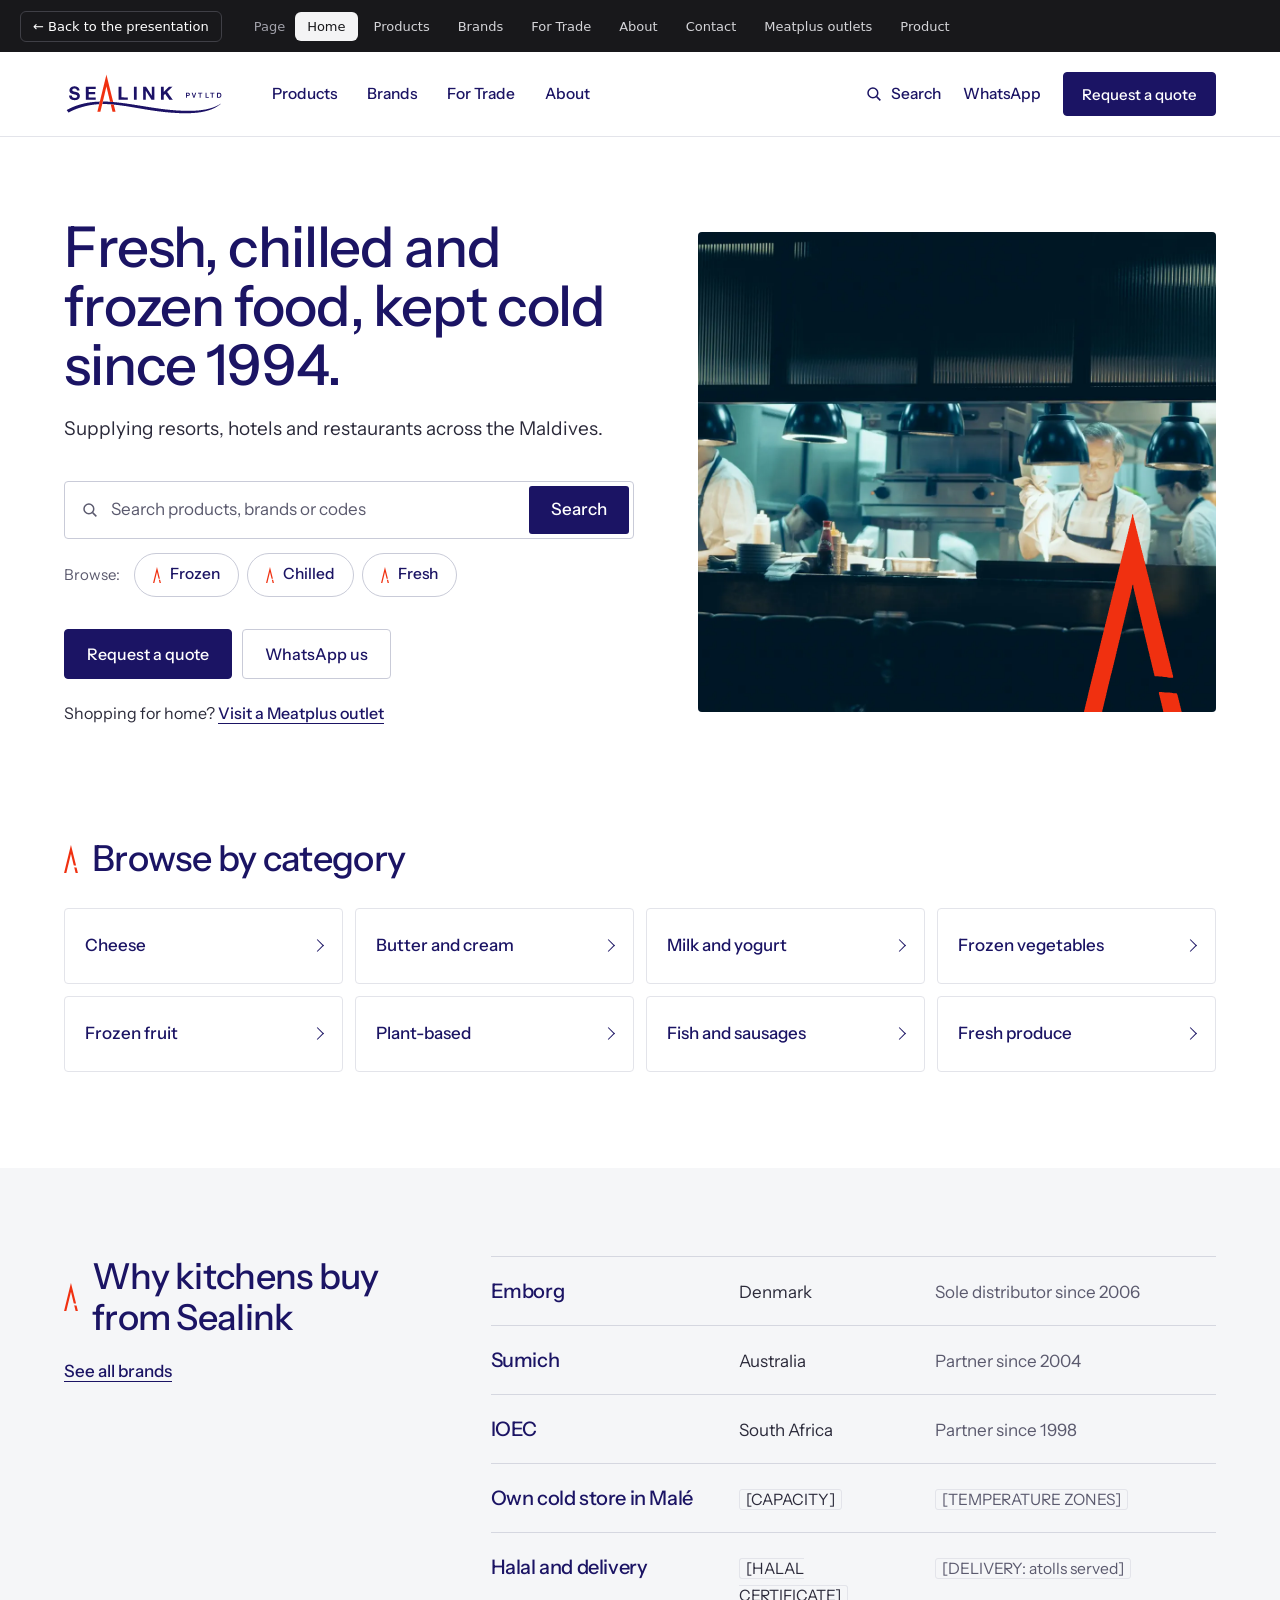
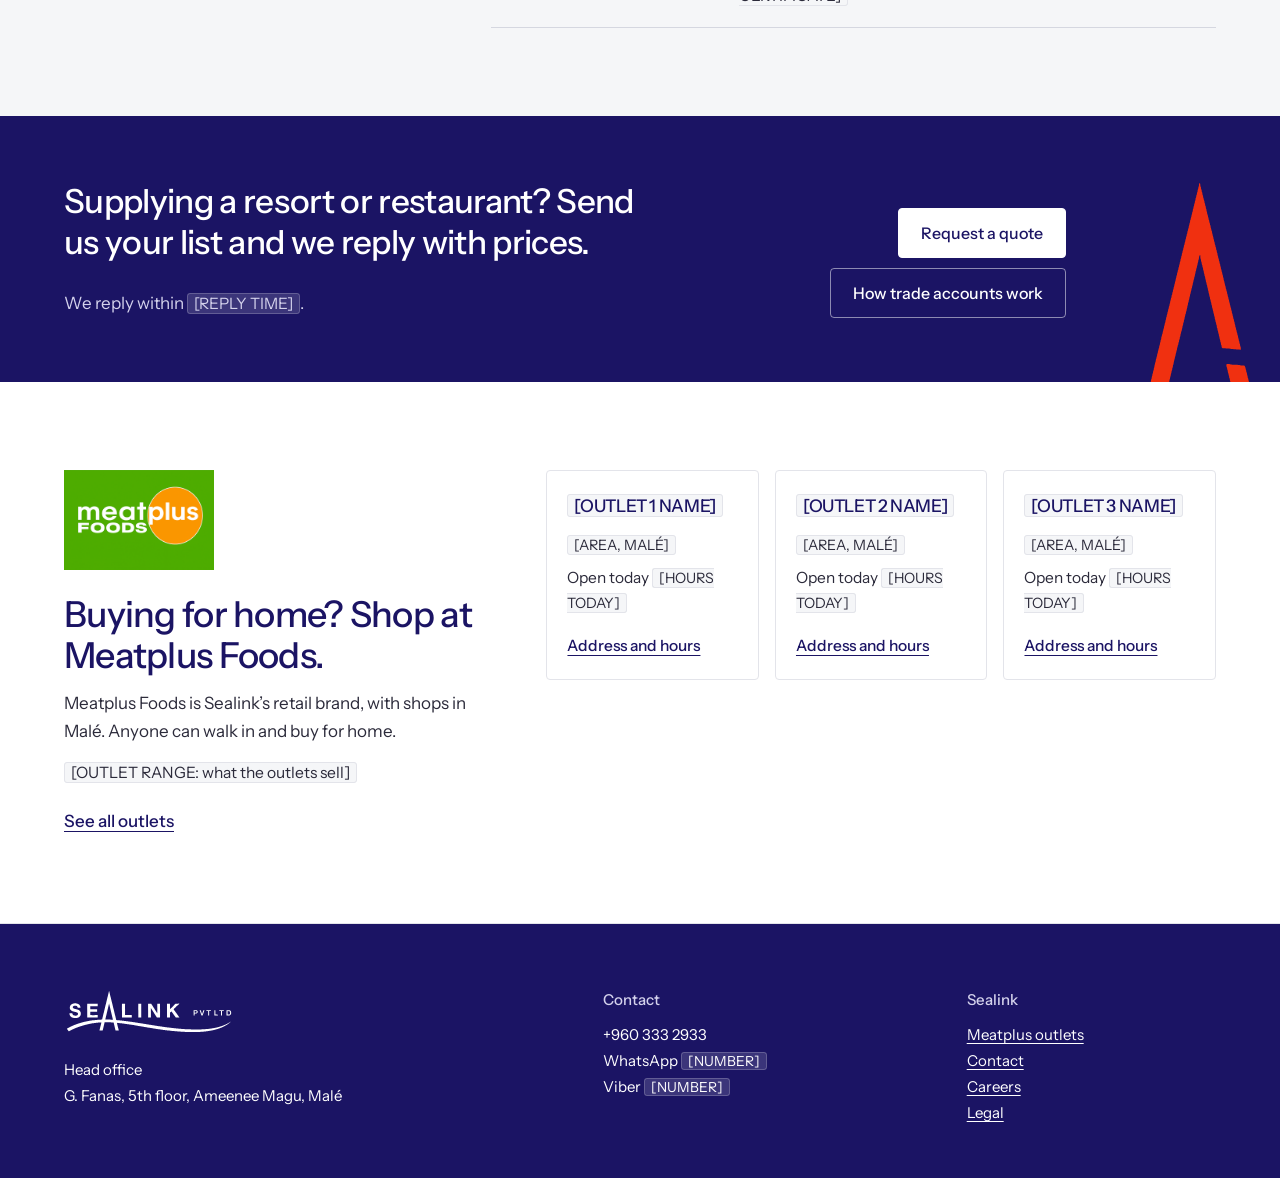
==== concepts/index.html @ 330b89ad "Remove old look code; brand book shows only the Final look Drop the dead Apex and Cold white branche" ====
<!doctype html>
<html lang="en">
<head>
<meta charset="utf-8"><meta name="viewport" content="width=device-width,initial-scale=1">
<title>Sealink · Website concepts</title>
<meta name="robots" content="noindex,nofollow">
<link rel="preconnect" href="https://fonts.googleapis.com"><link rel="preconnect" href="https://fonts.gstatic.com" crossorigin>
<link rel="stylesheet" href="https://fonts.googleapis.com/css2?family=Red+Hat+Display:wght@500;700;900&family=Red+Hat+Text:wght@400;500;700&family=IBM+Plex+Sans:wght@400;500;600&family=IBM+Plex+Mono:wght@400;500&family=Instrument+Sans:wght@400;500;600&display=swap">
<style>
/* ============ Base (shared, no visual style) ============ */
*{box-sizing:border-box}
html,body{margin:0}
body{background:#fff;-webkit-font-smoothing:antialiased;overflow-x:hidden}
h1,h2,h3,p,ul,figure{margin:0;padding:0}
ul{list-style:none}
img{display:block;max-width:100%}
a{color:inherit}
button{font:inherit;color:inherit;background:none;border:0;padding:0;cursor:pointer}
.w{max-width:calc(1240px + 2*var(--pad));margin:0 auto;padding-inline:var(--pad)}
:root{--pad:clamp(20px,5vw,100px)}
.mk,.crop,.sweep,.ta{display:none}
.vh{position:absolute;width:1px;height:1px;overflow:hidden;clip:rect(0 0 0 0)}
.ico{width:18px;height:18px;flex:none}

/* ============ Switcher bar (presentation chrome, not part of the site) ============ */
#bar{position:sticky;top:0;z-index:50;display:flex;align-items:center;gap:28px;height:52px;padding:0 20px;background:#18181B;color:#E4E4E7;font:500 13px/1 system-ui,-apple-system,sans-serif}
#bar .grp{display:flex;gap:4px;align-items:center}
#bar .lbl{color:#A1A1AA;margin-right:6px}
#bar a{text-decoration:none;padding:8px 12px;border-radius:6px;color:#D4D4D8}
#bar a:hover{background:#27272A}
#bar a[aria-current="true"]{background:#F4F4F5;color:#18181B}
#bar .note{margin-left:auto;color:#A1A1AA}
#bar a.back{color:#fff;margin-right:12px;border:1px solid #3F3F46}
body.bare #bar{display:none}
#bar a{white-space:nowrap}
@media (max-width:1500px){#bar{height:auto;min-height:52px;flex-wrap:wrap;gap:6px 20px;padding-block:6px}#bar .note{display:none}}
@media (max-width:900px){#bar{height:auto;flex-wrap:wrap;gap:6px 12px;padding:8px 10px}#bar .note{display:none}#bar a{padding:7px 8px}}
@media (max-width:600px){#bar .lbl{display:none}#bar .grp{width:100%;overflow-x:auto;scrollbar-width:none}#bar a{white-space:nowrap}#bar a.back{margin-right:4px}}

/* ============ Shared structure ============ */
.hd .w{display:flex;align-items:center}
.hd .logo img{display:block}
.hd nav{display:flex}
.hd nav a{text-decoration:none}
.hd .side{margin-left:auto;display:flex;align-items:center}
.hd .side a{text-decoration:none;display:inline-flex;align-items:center;gap:8px}
.hd .menu{display:none}
.btn{display:inline-flex;align-items:center;justify-content:center;gap:10px;text-decoration:none;white-space:nowrap;cursor:pointer}
.search{display:flex;align-items:center}
.search .q{flex:1;display:flex;overflow:hidden;align-items:center;gap:12px;min-width:0}
.search .q span{white-space:nowrap;overflow:hidden;text-overflow:ellipsis}
.ft .cols{display:grid}
.ft a{text-decoration:none}
.card .img{display:flex;align-items:center;justify-content:center;overflow:hidden}
.card .img img{object-fit:contain}
.card .nph{display:flex;flex-direction:column;justify-content:space-between;width:100%;height:100%}
.card .add{width:100%}
.grid{display:grid}
.qbar{position:sticky;bottom:0;z-index:5}
.qbar .w{display:flex;align-items:center;gap:20px}
.qbar .w>:last-child{margin-left:auto}
.fbtn{display:none}
.outlet .w{display:flex;align-items:center;flex-wrap:wrap}
.outlet img{height:34px;width:auto}

/* =====================================================================
   3 · NAVY AND PAPER   [data-v="paper"]   white page, Sealink navy, grey bands, quiet corporate
   ===================================================================== */
[data-v="paper"]{--n:#1B1464;--ink2:#2B2A3A;--soft:#5B5A6E;--line:#E3E4EA;--band:#F5F6F8;--tint:#E7EAF6;--f:'Instrument Sans',system-ui,sans-serif;
  font-family:var(--f);color:var(--ink2);font-size:17px;line-height:1.6;background:#fff}
[data-v="paper"] h1,[data-v="paper"] h2,[data-v="paper"] h3{color:var(--n);font-weight:500;letter-spacing:-.02em}
[data-v="paper"] .x{background:var(--band);border:1px solid var(--line);padding:0 6px;border-radius:3px;font-size:.92em;white-space:nowrap}
[data-v="paper"] .btn{height:50px;padding:0 22px;border-radius:4px;font:500 16px/1 var(--f);background:var(--n);color:#fff;border:1px solid var(--n)}
[data-v="paper"] .btn.s{background:#fff;color:var(--n);border-color:#C9CBD8}
[data-v="paper"] .lnk{font-weight:500;color:var(--n);text-underline-offset:4px}
[data-v="paper"] .hd{border-bottom:1px solid var(--line)}
[data-v="paper"] .hd .w{height:84px;gap:48px}
[data-v="paper"] .hd .logo img{width:160px}
[data-v="paper"] .hd nav{gap:30px;font-size:15.5px;font-weight:500;color:var(--n)}
[data-v="paper"] .hd nav a[aria-current]{color:var(--n);box-shadow:inset 0 -2px 0 var(--n);padding-block:30px;margin-block:-30px}
[data-v="paper"] .hd .side{gap:22px;font-size:15.5px;font-weight:500;color:var(--n)}
[data-v="paper"] .hd .side .btn{height:44px;padding:0 18px;font-size:15px}
[data-v="paper"] .hd .menu{height:44px;padding:0 14px;border:1px solid #C9CBD8;border-radius:4px;font-weight:500;color:var(--n)}
[data-v="paper"] .search{height:58px;border:1px solid #C9CBD8;border-radius:4px;background:#fff;padding:4px}
[data-v="paper"] .search .q{padding:0 12px;color:var(--soft)}
[data-v="paper"] .search .go{height:100%;padding:0 22px;border-radius:3px;background:var(--n);color:#fff;font-weight:500}
[data-v="paper"] .stg{display:inline-flex;align-items:center;height:44px;padding:0 18px;border:1px solid #C9CBD8;border-radius:22px;text-decoration:none;color:var(--n);font-weight:500;font-size:15.5px;background:#fff}
[data-v="paper"] .stg.on{background:var(--n);border-color:var(--n);color:#fff}
[data-v="paper"] .ph{background:var(--band);border:1px solid var(--line);border-radius:4px;display:flex;align-items:flex-end;padding:14px 16px;font-size:14px;color:var(--soft)}
[data-v="paper"] .hero .w{display:grid;grid-template-columns:1.1fr 1fr;gap:64px;align-items:center;padding-block:80px 88px}
[data-v="paper"] .hero h1{font-size:clamp(40px,4.4vw,62px);line-height:1.05;max-width:15ch}
[data-v="paper"] .hero .who{font-size:19px;margin-top:20px;color:var(--ink2)}
[data-v="paper"] .hero .search{margin-top:36px}
[data-v="paper"] .hero .short{display:flex;gap:8px;margin-top:14px;align-items:center}
[data-v="paper"] .hero .short .lb{font-size:15px;color:var(--soft);margin-right:6px}
[data-v="paper"] .hero .acts{display:flex;gap:10px;margin-top:32px}
[data-v="paper"] .hero .ph{height:480px}
[data-v="paper"] section.blk{padding-top:96px}
[data-v="paper"] .sh{margin-bottom:28px}
[data-v="paper"] .sh h2{font-size:clamp(28px,2.8vw,40px);line-height:1.15}
/* why: grey band, two columns */
[data-v="paper"] .why{background:var(--band);padding-block:88px;margin-top:0}
[data-v="paper"] section.why.blk{padding-top:88px}
[data-v="paper"] .why .w{display:grid;grid-template-columns:1fr 2fr;gap:64px}
[data-v="paper"] .why .sh{margin:0}
[data-v="paper"] .why .more{display:inline-block;margin-top:20px}
[data-v="paper"] .why .rows{border-top:1px solid #D5D7E0}
[data-v="paper"] .why .row{display:grid;grid-template-columns:1.3fr 1fr 1.6fr;gap:20px;align-items:baseline;padding:18px 0;border-bottom:1px solid #D5D7E0}
[data-v="paper"] .why .row h3{font-size:20px}
[data-v="paper"] .why .row .r{color:var(--soft)}
/* categories */
[data-v="paper"] .cats{display:grid;grid-template-columns:repeat(4,1fr);gap:12px}
[data-v="paper"] .cat{display:flex;align-items:center;justify-content:space-between;height:76px;padding:0 20px;border:1px solid var(--line);border-radius:4px;text-decoration:none;color:var(--n);font-weight:500;font-size:17px}
[data-v="paper"] .cat::after{content:"";width:8px;height:8px;border-top:1.5px solid var(--n);border-right:1.5px solid var(--n);transform:rotate(45deg)}
[data-v="paper"] .cat:hover{background:var(--band)}
/* trade */
[data-v="paper"] .trade{margin-top:96px;background:var(--n);color:#fff}
[data-v="paper"] .trade .w{display:grid;grid-template-columns:1.5fr 1fr;gap:12px 48px;align-items:center;padding-block:64px}
[data-v="paper"] .trade h2{color:#fff;font-size:clamp(26px,2.6vw,36px);line-height:1.25}
[data-v="paper"] .trade .rt{margin-top:12px;color:#D4D2EC}
[data-v="paper"] .trade .x{background:rgba(255,255,255,.14);border-color:rgba(255,255,255,.2)}
[data-v="paper"] .trade .acts{grid-column:2;grid-row:1/3;display:flex;gap:10px;justify-content:flex-end;flex-wrap:wrap}
[data-v="paper"] .trade .btn{background:#fff;color:var(--n);border-color:#fff}
[data-v="paper"] .trade .btn.s{background:transparent;color:#fff;border-color:rgba(255,255,255,.5)}
[data-v="paper"] .outlet{border-bottom:1px solid var(--line)}
[data-v="paper"] .outlet .w{gap:18px;min-height:72px;padding-block:12px;font-size:16px}
[data-v="paper"] .outlet .lnk{margin-left:auto}
/* home: Meatplus line in the hero, Meatplus section; products: intro line and Meatplus row */
[data-v="paper"] .hero+section.blk{padding-top:24px}
[data-v="paper"] section.why.after{margin-top:96px}
[data-v="paper"] .why.after+.trade{margin-top:0}
[data-v="paper"] .hero .mpline{margin-top:22px;font-size:16px;color:var(--ink2)}
[data-v="paper"] .mps{padding-block:88px;border-bottom:1px solid var(--line)}
[data-v="paper"] .mps>.w{display:grid;grid-template-columns:1fr 1.6fr;gap:64px;align-items:start}
[data-v="paper"] .mps .mplogo{width:150px;height:auto;margin-bottom:24px}
[data-v="paper"] .mps h2{font-size:clamp(28px,2.8vw,40px);line-height:1.15}
[data-v="paper"] .mps .txt p{margin-top:14px;color:var(--ink2);max-width:46ch}
[data-v="paper"] .mps .txt .lnk{display:inline-block;margin-top:22px}
[data-v="paper"] .mps .ol{display:grid;grid-template-columns:repeat(3,1fr);gap:16px}
[data-v="paper"] .mps .o{display:flex;flex-direction:column;gap:8px;border:1px solid var(--line);border-radius:4px;padding:20px;text-decoration:none;color:var(--ink2);font-size:15.5px}
[data-v="paper"] .mps .o h3{font-size:19px;margin-bottom:4px}
[data-v="paper"] .mps .o .go{margin-top:auto;padding-top:10px;font-weight:500;color:var(--n);text-decoration:underline;text-underline-offset:4px}
[data-v="paper"] .mps .o:hover{background:var(--band)}
[data-v="paper"] .ptop .pintro{margin-top:16px;font-size:17px;color:var(--ink2);max-width:44ch}
[data-v="paper"] .mprow{border-bottom:1px solid var(--line)}
[data-v="paper"] .mprow .w{display:flex;align-items:center;gap:16px;padding-block:12px;font-size:16px}
[data-v="paper"] .mprow img{width:66px;height:auto;flex:none}
[data-v="paper"] .mprow .lnk{margin-left:auto;white-space:nowrap}
[data-v="paper"] .ft{background:var(--n);color:#fff;padding:64px 0 52px}
[data-v="paper"] .ft .cols{grid-template-columns:2fr 1.3fr 1fr;gap:40px}
[data-v="paper"] .ft img{width:170px}
[data-v="paper"] .ft p,[data-v="paper"] .ft li{font-size:15px;line-height:26px}
[data-v="paper"] .ft h4{margin:0 0 10px;font-weight:500;font-size:15px;color:#D4D2EC}
[data-v="paper"] .ft .x{background:rgba(255,255,255,.14);border-color:rgba(255,255,255,.2)}
[data-v="paper"] .ft a{text-decoration:underline;text-underline-offset:3px}
/* products */
[data-v="paper"] .ptop{background:var(--band);border-bottom:1px solid var(--line)}
[data-v="paper"] .ptop .w{display:grid;grid-template-columns:1fr 1.3fr;gap:40px;align-items:end;padding-block:52px 36px}
[data-v="paper"] .ptop h1{font-size:48px;line-height:1}
[data-v="paper"] .stabs .w{display:flex;gap:8px;padding-block:22px;border-bottom:1px solid var(--line)}
[data-v="paper"] .pbody{display:grid;grid-template-columns:230px 1fr;gap:48px;padding-block:32px 64px}
[data-v="paper"] .filters h3{font-size:16px;margin:0 0 8px}
[data-v="paper"] .filters h3:not(:first-child){margin-top:26px;padding-top:22px;border-top:1px solid var(--line)}
[data-v="paper"] .filters label{display:flex;align-items:center;gap:10px;min-height:36px;font-size:15.5px}
[data-v="paper"] .filters input{width:17px;height:17px;accent-color:var(--n);margin:0}
[data-v="paper"] .rbar{display:flex;justify-content:space-between;align-items:center;margin-bottom:18px;font-size:15.5px}
[data-v="paper"] .rbar b{font-weight:500;color:var(--n)}
[data-v="paper"] .rbar .sort{color:var(--soft)}
[data-v="paper"] .grid{grid-template-columns:repeat(3,1fr);gap:20px}
[data-v="paper"] .card{border:1px solid var(--line);border-radius:4px;overflow:hidden;display:flex;flex-direction:column}
[data-v="paper"] .card .img{height:220px;background:#fff;border-bottom:1px solid var(--line);padding:18px}
[data-v="paper"] .card .img img{max-height:184px}
[data-v="paper"] .card .nph{background:var(--band);margin:-18px;width:calc(100% + 36px);height:calc(100% + 36px);padding:16px 18px}
[data-v="paper"] .card .nph b{font-size:26px;font-weight:500;color:var(--n);letter-spacing:-.02em}
[data-v="paper"] .card .nph span{font-size:14px;color:var(--soft)}
[data-v="paper"] .card .meta{padding:16px 18px 0;flex:1}
[data-v="paper"] .card h3{font-size:17px;line-height:1.3;letter-spacing:-.005em}
[data-v="paper"] .card .br{font-size:14px;color:var(--soft);margin-bottom:2px}
[data-v="paper"] .card .chips{display:flex;gap:6px;flex-wrap:wrap;margin-top:12px}
[data-v="paper"] .card .pk,[data-v="paper"] .card .st{font-size:13px;padding:3px 9px;border-radius:3px;background:var(--band);color:var(--ink2)}
[data-v="paper"] .card .st{background:var(--tint);color:var(--n);font-weight:500}
[data-v="paper"] .card .add{margin:16px 18px 18px;width:auto;height:44px;border:1px solid #C9CBD8;border-radius:4px;color:var(--n);font-weight:500}
[data-v="paper"] .card .add.in{background:var(--n);border-color:var(--n);color:#fff}
[data-v="paper"] .nores{margin-top:32px;padding:24px;border:1px dashed #C9CBD8;border-radius:4px}
[data-v="paper"] .nores .tag{display:block;font-size:13px;color:var(--soft)}
[data-v="paper"] .nores p{font-size:18px;color:var(--n);margin-top:4px}
[data-v="paper"] .qbar{background:#fff;border-top:1px solid var(--line);box-shadow:0 -6px 18px rgba(27,20,100,.06)}
[data-v="paper"] .qbar .w{height:72px;font-weight:500;color:var(--n)}
[data-v="paper"] .qbar .n{color:var(--soft);font-weight:400}
/* brands */
[data-v="paper"] .btop{background:var(--band);border-bottom:1px solid var(--line)}
[data-v="paper"] .btop .w{padding-block:64px 56px}
[data-v="paper"] .btop h1{font-size:52px;line-height:1}
[data-v="paper"] .btop p{font-size:20px;margin-top:16px;max-width:48ch}
[data-v="paper"] .brand .w{display:grid;grid-template-columns:1.2fr 1fr;gap:56px;padding-block:64px;border-bottom:1px solid var(--line)}
[data-v="paper"] .brand h2{font-size:40px;line-height:1.1}
[data-v="paper"] .brand .meta{font-size:17px;color:var(--soft);margin-top:6px}
[data-v="paper"] .brand .lines{margin-top:20px}
[data-v="paper"] .brand .lines b{display:block;font-weight:500;color:var(--n);font-size:15px}
[data-v="paper"] .brand .story{margin-top:18px}
[data-v="paper"] .brand .btn{margin-top:28px}
[data-v="paper"] .brand .ph{min-height:280px}
[data-v="paper"] .origins .w{padding-block:40px;border-bottom:1px solid var(--line)}
[data-v="paper"] .origins p{font-size:19px;color:var(--n)}
[data-v="paper"] .others .w{padding-block:56px 72px}
[data-v="paper"] .others h2{font-size:30px;margin-bottom:12px}
@media (max-width:900px){
  [data-v="paper"] .hd .w{height:66px;gap:12px}[data-v="paper"] .hd .logo img{width:124px}
  [data-v="paper"] .hero .w,[data-v="paper"] .why .w,[data-v="paper"] .trade .w,[data-v="paper"] .ptop .w,[data-v="paper"] .brand .w{grid-template-columns:1fr;gap:28px}
  [data-v="paper"] .hero .w{padding-block:40px 52px}
  [data-v="paper"] .hero .ph{height:220px}
  [data-v="paper"] .hero .short .lb{display:none}
  [data-v="paper"] .short .stg{flex:1;justify-content:center}
  [data-v="paper"] .why{padding-block:56px}[data-v="paper"] section.why.blk{padding-top:56px}
  [data-v="paper"] .why .row{grid-template-columns:1fr;gap:2px}
  [data-v="paper"] .cats{grid-template-columns:1fr 1fr;gap:8px}[data-v="paper"] .cat{height:64px;font-size:16px;padding:0 14px}
  [data-v="paper"] .trade{margin-top:64px}[data-v="paper"] .trade .acts{grid-column:1;grid-row:auto;justify-content:flex-start}
  [data-v="paper"] .outlet .lnk{margin-left:0}
  [data-v="paper"] section.why.after{margin-top:64px}
  [data-v="paper"] .mps{padding-block:56px}[data-v="paper"] .mps>.w{grid-template-columns:1fr;gap:28px}[data-v="paper"] .mps .mplogo{width:120px;margin-bottom:18px}
  [data-v="paper"] .mps .ol{grid-template-columns:1fr;gap:10px}
  [data-v="paper"] .ptop .pintro{font-size:16px;margin-top:12px}
  [data-v="paper"] .mprow .w{display:grid;grid-template-columns:54px 1fr;gap:4px 14px;align-items:start;padding-block:14px;font-size:15px}[data-v="paper"] .mprow img{width:54px;grid-row:1/3}[data-v="paper"] .mprow .lnk{margin-left:0;justify-self:start}
  [data-v="paper"] .ft .cols{grid-template-columns:1fr;gap:28px}
  [data-v="paper"] .stabs .w{overflow-x:auto}
  [data-v="paper"] .pbody{grid-template-columns:1fr;gap:16px;padding-top:20px}
  [data-v="paper"] .grid{grid-template-columns:1fr 1fr;gap:12px}
  [data-v="paper"] .card .img{height:150px;padding:10px}[data-v="paper"] .card .img img{max-height:128px}
  [data-v="paper"] .card .nph{margin:-10px;width:calc(100% + 20px);height:calc(100% + 20px);padding:10px}[data-v="paper"] .card .nph b{font-size:20px}
  [data-v="paper"] .card .meta{padding:12px 12px 0}[data-v="paper"] .card .add{margin:12px}
  [data-v="paper"] .fbtn{display:inline-flex;height:44px;padding:0 16px;border:1px solid #C9CBD8;border-radius:4px;align-items:center;font-weight:500;color:var(--n)}
  [data-v="paper"] .brand .ph{min-height:200px}
}

/* ruled rows: keep the rule to the content width, not the padded box */
[data-v="paper"] .stabs .w,[data-v="paper"] .brand .w,[data-v="paper"] .origins .w{padding-inline:0;width:calc(100% - 2*var(--pad));max-width:1240px}

/* sample photos fill the [PHOTO] slots */
.ph.pic{position:relative;overflow:hidden;padding:0!important;border:0!important;background:#D9D7E6}
.ph.pic img,.card .nph.pic img{position:absolute;inset:0;width:100%!important;height:100%!important;max-width:none!important;max-height:none!important;object-fit:cover!important;display:block}
.card .nph.pic{position:relative;overflow:hidden;padding:0!important}

/* products without a pack shot: plain white panel, same frame as the pack shots */
.card .nph{background:#fff!important;color:var(--n,#1C1266)}
.card .nph span{color:#6B6F80}

/* ============ Shared mobile ============ */
@media (max-width:900px){
  .hero .w,.ptop .w,.trade .w{grid-template-columns:minmax(0,1fr)!important}
  .hero .w>*,.short .stg,.seg .stg{min-width:0}
  .short .stg{padding-inline:6px!important}
  .hd nav,.hd .side .hm{display:none}
  .hd .menu{display:inline-flex;align-items:center}
  .hd .side{gap:10px!important}
  .hd .side .btn{height:40px!important;padding:0 12px!important;font-size:14px!important}
  .filters{display:none}
  .rbar{flex-wrap:wrap;gap:10px}
  .outlet .w{gap:10px 14px!important}
  .qbar .w{gap:12px!important}
  .qbar .hm{display:none}
}

/* =====================================================================
   4 · FINAL   [data-v="final"]   Navy and paper, plus the cut Apex A
   The page renders inside an inner [data-v="paper"] wrapper, so every paper
   rule applies as is. This block only adds the A and styles the new pages.
   ===================================================================== */
[data-v="final"]{--r:#F03010}
[data-v="final"] .A{display:block;aspect-ratio:163/331;background:var(--c,var(--r));-webkit-mask:url(assets/apex.svg) center/contain no-repeat;mask:url(assets/apex.svg) center/contain no-repeat}
[data-v="final"] .x{white-space:normal}
/* section marks */
[data-v="final"] .sh{display:flex;align-items:center;gap:14px}
[data-v="final"] .sh .mk{display:block;width:14px;flex:none;align-self:center}
/* storage tags */
[data-v="final"] .stg{gap:9px}
[data-v="final"] .stg .ta{display:block;width:8px;flex:none}
[data-v="final"] .card .st,[data-v="final"] .tag-st{display:inline-flex;align-items:center;gap:6px}
[data-v="final"] .card .st::before,[data-v="final"] .tag-st::before{content:"";width:6px;flex:none;aspect-ratio:163/331;background:var(--r);-webkit-mask:url(assets/apex.svg) center/contain no-repeat;mask:url(assets/apex.svg) center/contain no-repeat}
[data-v="final"] .card .img,[data-v="final"] .card h3{cursor:pointer}
[data-v="final"] .card h3:hover{text-decoration:underline;text-underline-offset:3px}
/* image crops: the A rises from the bottom edge and is cut off by the frame */
[data-v="final"] .trade,[data-v="final"] .ptop,[data-v="final"] .btop,[data-v="final"] .fband{position:relative;overflow:hidden}
[data-v="final"] .trade .w,[data-v="final"] .ptop .w,[data-v="final"] .btop .w{position:relative}
[data-v="final"] .crop{display:block;position:absolute;pointer-events:none}
[data-v="final"] .trade .crop{right:max(24px,calc(50% - 620px));bottom:-28px;width:112px}
[data-v="final"] .trade .w{padding-right:calc(var(--pad) + 150px)}
[data-v="final"] .ptop .crop{right:max(12px,calc(50% - 720px + 22px));bottom:-12px;width:56px}
[data-v="final"] .btop .crop{right:max(4%,calc(50% - 620px));bottom:-22px;width:104px}
[data-v="final"] .ph.pic::after{content:"";position:absolute;right:28px;bottom:-26px;width:110px;aspect-ratio:163/331;background:var(--r);-webkit-mask:url(assets/apex.svg) center/contain no-repeat;mask:url(assets/apex.svg) center/contain no-repeat;pointer-events:none}
[data-v="final"] .ph.pic.nocrop::after{display:none}

/* new pages: shared parts */
[data-v="final"] .btop .kick{display:flex;align-items:center;gap:10px;font-size:15px;font-weight:500;color:var(--soft);margin-bottom:14px}
[data-v="final"] .btop .kick img{height:40px;width:auto}
[data-v="final"] .crumbs{font-size:14.5px;color:var(--soft);padding-block:20px 0}
[data-v="final"] .crumbs a{color:var(--n);text-underline-offset:3px}
[data-v="final"] .sec{padding-block:80px 0}
[data-v="final"] .sec.last{padding-bottom:96px}
[data-v="final"] .lede{font-size:18px;color:var(--ink2);max-width:60ch;margin-bottom:28px}
[data-v="final"] .split{display:grid;grid-template-columns:1fr 1fr;gap:56px;align-items:start}
[data-v="final"] .split .ph{min-height:380px}
[data-v="final"] .facts{border-top:1px solid var(--line)}
[data-v="final"] .facts>div{display:grid;grid-template-columns:200px minmax(0,1fr);gap:20px;padding:15px 0;border-bottom:1px solid var(--line);font-size:16px}
[data-v="final"] .facts dt{font-weight:500;color:var(--n)}
[data-v="final"] .facts dd{margin:0;color:var(--ink2)}
[data-v="final"] .facts a{color:var(--n);text-underline-offset:3px}
[data-v="final"] .acts{display:flex;gap:10px;flex-wrap:wrap;margin-top:28px}
[data-v="final"] .fband{background:var(--band);border-top:1px solid var(--line);border-bottom:1px solid var(--line);margin-top:96px}
[data-v="final"] .fband>.w{display:grid;grid-template-columns:1fr 1.5fr;gap:64px;padding-block:72px}
[data-v="final"] .fband h2{font-size:clamp(28px,2.8vw,40px);line-height:1.15}
[data-v="final"] .fband .side p{margin-top:14px;color:var(--ink2)}
[data-v="final"] .fband .side .alt{margin-top:24px;padding-top:20px;border-top:1px solid #D5D7E0;font-size:15.5px}
/* forms */
[data-v="final"] .fform{display:grid;grid-template-columns:1fr 1fr;gap:18px 20px;background:#fff;border:1px solid var(--line);border-radius:4px;padding:28px}
[data-v="final"] .fform label{display:flex;flex-direction:column;gap:7px;font-size:15px;font-weight:500;color:var(--n);min-width:0}
[data-v="final"] .fform .full{grid-column:1/-1}
[data-v="final"] .fform input,[data-v="final"] .fform select,[data-v="final"] .fform textarea{font:400 16px/1.4 var(--f);color:var(--ink2);height:48px;padding:0 14px;border:1px solid #C9CBD8;border-radius:4px;background:#fff;width:100%;min-width:0}
[data-v="final"] .fform textarea{height:auto;min-height:150px;padding:12px 14px;resize:vertical}
[data-v="final"] .fform .opt{font-weight:400;color:var(--soft)}
[data-v="final"] .fform .send{display:flex;align-items:center;gap:16px;flex-wrap:wrap}
[data-v="final"] .fform .send p{font-size:14.5px;color:var(--soft)}
/* For Trade: steps */
[data-v="final"] .steps,[data-v="final"] .tl{list-style:none;padding:0;margin:0}
[data-v="final"] .steps{display:grid;grid-template-columns:repeat(4,1fr);gap:20px;counter-reset:st}
[data-v="final"] .steps li{border-top:2px solid var(--n);padding-top:18px;counter-increment:st}
[data-v="final"] .steps li::before{content:counter(st);display:block;font-size:15px;font-weight:600;color:var(--r);margin-bottom:10px}
[data-v="final"] .steps h3{font-size:20px;margin-bottom:8px}
[data-v="final"] .steps p{color:var(--ink2);font-size:16px}
/* About: timeline */
[data-v="final"] .tl{border-top:1px solid var(--line)}
[data-v="final"] .tl li{display:grid;grid-template-columns:140px minmax(0,1fr);gap:24px;padding:20px 0;border-bottom:1px solid var(--line);align-items:baseline}
[data-v="final"] .tl b{font-size:28px;font-weight:500;color:var(--n);letter-spacing:-.02em}
[data-v="final"] .tl p{color:var(--ink2);font-size:17px}
[data-v="final"] .tl h3{font-size:19px;margin-bottom:2px}
[data-v="final"] .two{display:grid;grid-template-columns:1fr 1fr;gap:56px}
[data-v="final"] .two h3{font-size:22px;margin-bottom:10px}
[data-v="final"] .two p{color:var(--ink2)}
/* Contact */
[data-v="final"] .map{min-height:420px;position:relative;overflow:hidden;align-items:flex-end}
[data-v="final"] .map .pin{position:absolute;left:50%;top:44%;width:22px;transform:translate(-50%,-100%)}
/* Outlets */
[data-v="final"] .olist{display:grid;grid-template-columns:repeat(2,1fr);gap:20px}
[data-v="final"] .oc{border:1px solid var(--line);border-radius:4px;overflow:hidden;display:flex;flex-direction:column}
[data-v="final"] .oc .ph{height:200px;border:0;border-bottom:1px solid var(--line);border-radius:0}
[data-v="final"] .oc .in{padding:20px 22px 22px;display:flex;flex-direction:column;gap:14px;flex:1}
[data-v="final"] .oc h3{font-size:22px}
[data-v="final"] .oc .facts>div{grid-template-columns:110px minmax(0,1fr);padding:10px 0;font-size:15.5px}
[data-v="final"] .oc .acts{margin-top:auto;padding-top:6px}
[data-v="final"] .oc .btn{height:44px;font-size:15px}
[data-v="final"] .onote{margin-top:18px;font-size:15px;color:var(--soft)}
/* Product detail */
[data-v="final"] .pd{display:grid;grid-template-columns:1fr 1fr;gap:56px;padding-block:28px 0;align-items:start}
[data-v="final"] .pd .shot{position:relative;overflow:hidden;border:1px solid var(--line);border-radius:4px;background:#fff;aspect-ratio:1/1;display:flex;align-items:center;justify-content:center;padding:40px}
[data-v="final"] .pd .shot img{max-height:100%;object-fit:contain}
[data-v="final"] .pd .shot .none{text-align:center;color:var(--soft)}
[data-v="final"] .pd .shot .none b{display:block;font-size:34px;font-weight:500;color:var(--n);letter-spacing:-.02em}
[data-v="final"] .pd .br{font-size:16px;color:var(--soft)}
[data-v="final"] .pd h1{font-size:clamp(30px,3.2vw,44px);line-height:1.1;margin-top:4px}
[data-v="final"] .pd .chips{display:flex;gap:8px;flex-wrap:wrap;margin-top:16px}
[data-v="final"] .pd .chips span{font-size:14px;padding:4px 10px;border-radius:3px;background:var(--band);color:var(--ink2)}
[data-v="final"] .pd .chips .tag-st{background:var(--tint);color:var(--n);font-weight:500}
[data-v="final"] .pd .desc{margin-top:22px;color:var(--ink2)}
[data-v="final"] .pd .facts{margin-top:28px}
[data-v="final"] .pd .facts>div{grid-template-columns:150px minmax(0,1fr)}
[data-v="final"] .pd .pnote{margin-top:14px;font-size:15px;color:var(--soft)}
[data-v="final"] .rel{display:grid;grid-template-columns:repeat(4,minmax(0,1fr));gap:20px}

@media (max-width:900px){
  [data-v="final"] .trade .crop{width:64px;right:16px;bottom:-14px}
  [data-v="final"] .trade .w{padding-right:var(--pad)}
  [data-v="final"] .trade h2{padding-right:56px}
  [data-v="final"] .ptop .crop{display:none}
  [data-v="final"] .btop .crop{width:56px;right:16px;bottom:-12px}
  [data-v="final"] .btop .w{padding-block:44px 40px}
  [data-v="final"] .btop h1{font-size:40px;line-height:1.05}
  [data-v="final"] .btop p{font-size:18px;padding-right:60px}
  [data-v="final"] .ph.pic::after{width:58px;right:18px;bottom:-14px}
  [data-v="final"] .sec{padding-top:56px}
  [data-v="final"] .sec.last{padding-bottom:64px}
  [data-v="final"] .split,[data-v="final"] .two,[data-v="final"] .fband>.w,[data-v="final"] .pd{grid-template-columns:minmax(0,1fr);gap:28px}
  [data-v="final"] .split .ph{min-height:240px}
  [data-v="final"] .facts>div,[data-v="final"] .pd .facts>div{grid-template-columns:minmax(0,1fr);gap:2px}
  [data-v="final"] .fband{margin-top:64px}
  [data-v="final"] .fband>.w{padding-block:52px}
  [data-v="final"] .fform{grid-template-columns:minmax(0,1fr);padding:20px}
  [data-v="final"] .steps{grid-template-columns:minmax(0,1fr);gap:24px}
  [data-v="final"] .tl li{grid-template-columns:72px minmax(0,1fr);gap:14px}
  [data-v="final"] .tl b{font-size:22px}
  [data-v="final"] .map{min-height:260px}
  [data-v="final"] .olist{grid-template-columns:minmax(0,1fr)}
  [data-v="final"] .oc .facts>div{grid-template-columns:96px minmax(0,1fr);gap:12px}
  [data-v="final"] .pd .shot{padding:24px}
  [data-v="final"] .rel{grid-template-columns:1fr 1fr;gap:12px}
}
</style>
</head>
<body>
<nav id="bar" aria-label="Variant switcher">
  <div class="grp"><a class="back" href="../index.html#looks">&larr; Back to the presentation</a></div>
  <div class="grp"><span class="lbl">Page</span>
    <a data-set-p="home" href="#">Home</a><a data-set-p="products" href="#">Products</a><a data-set-p="brands" href="#">Brands</a><a data-set-p="trade" href="#">For Trade</a><a data-set-p="about" href="#">About</a><a data-set-p="contact" href="#">Contact</a><a data-set-p="outlets" href="#">Meatplus outlets</a><a data-set-p="product" href="#">Product</a></div>
  <span class="note">Items in [brackets] are content to come from Sealink. Product photos are Emborg pack shots; other photos are sample stock images.</span>
</nav>
<div id="site"></div>

<script>
/* ---------- Content ---------- */
const IMG='products/';
const LOGO='assets/sealink-logo-trace.svg', LOGO_W='assets/sealink-logo-trace-white.svg', MP='assets/meatplus-foods-logo-full.png';
const PARTNERS=[
  {name:'Emborg',maker:'Uhrenholt',country:'Denmark',role:'Sole distributor since 2006',lines:'Butter, cheese, cream, frozen vegetables, frozen fruit, UHT milk, yogurt'},
  {name:'Sumich',country:'Australia',role:'Partner since 2004',lines:'Carrots and other vegetables'},
  {name:'IOEC',country:'South Africa',role:'Partner since 1998',lines:'Apples and oranges'},
];
const CATS=['Cheese','Butter and cream','Milk and yogurt','Frozen vegetables','Frozen fruit','Plant-based','Fish and sausages','Fresh produce'];
/* Emborg range from the client name list. Pack shots from emborg.com where available. */
const E=(name,pack,origin,st,cat,ph,o={})=>({name,pack,origin,st,cat,ph,brand:'Emborg',...o});
const PRODUCTS=[
 {name:'Apples',brand:'IOEC',st:'Fresh',cat:'Fresh produce',ph:'apples'},
 {name:'Carrots',brand:'Sumich',st:'Fresh',cat:'Fresh produce',ph:'carrots'},
 {name:'Oranges',brand:'IOEC',st:'Fresh',cat:'Fresh produce',ph:'oranges'},
 E('American with Cheddar, sliced','24 × 200 g','Austria','Chilled','Cheese','em-american-cheddar-slices'),
 E('Blueberries','20 × 400 g','Belgium','Frozen','Frozen fruit','em-blueberries'),
 E('Blueberries and Strawberries','20 × 400 g','Poland','Frozen','Frozen fruit','em-blueberries-strawberries'),
 E('Brie Portion Cup, 50% fat','12 × 125 g','Denmark','Chilled','Cheese','em-brie-cheese'),
 E('Broccoli Mix','12 × 450 g','Belgium','Frozen','Frozen vegetables','em-broccoli-mix'),
 E('Burger Slices, coloured','8 × 1.033 kg','Germany','Chilled','Cheese','em-perfect-burger-slices'),
 E('Burger Slices, white','8 × 1.033 kg','Germany','Chilled','Cheese','em-perfect-sandwich-slices'),
 E('Butter, salted, 80% fat','20 × 200 g','Belgium','Chilled','Butter and cream','em-salted-butter'),
 E('Butter, unsalted, 82% fat','20 × 200 g','Belgium','Chilled','Butter and cream','em-unsalted-butter'),
 E('Butter, unsalted, 82% fat','24 × 400 g','Belgium','Chilled','Butter and cream','em-unsalted-butter'),
 E('Butter, unsalted, 82% fat','8 × 1 kg','Belgium','Chilled','Butter and cream','em-unsalted-butter'),
 E('Camembert Portion Cup, 50% fat','12 × 125 g','Denmark','Chilled','Cheese','em-creamy-camembert'),
 E('Cauliflower Rice','12 × 450 g','','Frozen','Frozen vegetables','em-cauliflower-rice'),
 E('Cheddar Mild White, 48% fat','16 × 200 g','Great Britain','Chilled','Cheese','em-natural-cheddar-block'),
 E('Cheese Slices with Cheddar','48 × 100 g','Austria','Chilled','Cheese','em-cheddar-cheese-slices'),
 E('Cheese Slices with Cheddar','24 × 200 g','Austria','Chilled','Cheese','em-cheddar-cheese-slices'),
 E('Cheese Slices with Cheddar','16 × 400 g','Austria','Chilled','Cheese','em-cheddar-cheese-slices'),
 E('Cheese Triangles Portion','16 × 140 g','Austria','Chilled','Cheese','em-cheese-triangles'),
 E('Chicken Franks, skinless, halal, 10 pieces','32 × 340 g','Denmark','Chilled','Fish and sausages','chicken-franks'),
 E('Chick-free Strips','4 × 200 g','','Frozen','Plant-based',''),
 E('Chopped Spinach','24 × 450 g','Belgium','Frozen','Frozen vegetables','em-chopped-spinach'),
 E('Cook & Bake Buttery','20 × 250 g','','Chilled','Butter and cream','',{img:'cook-and-bake-buttery-20-x-250g.webp',inq:1}),
 E('Cook & Bake, Unsalted, 80% fat','20 × 200 g','Belgium','Chilled','Butter and cream','em-cook-and-bake'),
 E('Cook & Whip, UHT','6 × 1 L','Spain','Chilled','Butter and cream',''),
 E('Cooking Cream, 15% fat, UHT','12 × 1 L','Germany','Chilled','Butter and cream','em-cooking-cream'),
 E('Cooking Cream, 20% fat, UHT','12 × 1 L','Germany','Chilled','Butter and cream','em-cooking-cream'),
 E('Cooking Cream, 20% fat, UHT','27 × 200 g','Denmark','Chilled','Butter and cream','em-cooking-cream'),
 E('Corn on the Cob, 4 whole','12 × 950 g','','Frozen','Frozen vegetables','em-4-whole-corn-on-the-cob'),
 E('Cream Cheese, Natural, 70% fat','12 × 200 g','Germany','Chilled','Cheese','em-european-cream-cheese',{img:'cream-cheese-12-x-200g.webp',inq:1}),
 E('Cream Cheese, Natural, 70% fat','2 × 1.5 kg','Germany','Chilled','Cheese','em-european-cream-cheese'),
 E('Culinary Cooking, UHT','6 × 1 L','Spain','Chilled','Butter and cream',''),
 E('Danablu Portion, 50% fat','10 × 100 g','Denmark','Chilled','Cheese','em-danablu-cheese'),
 E('Dutch with Gouda, sliced','24 × 200 g','Austria','Chilled','Cheese','em-dutch-gouda-slices'),
 E('Feta with Olives and Herbs','6 × 300 g','Germany','Chilled','Cheese','',{img:'greek-style-cheese-with-herbs-6-x-300g.webp',inq:1}),
 E('French Fries, crinkle cut','8 × 1 kg','Denmark','Frozen','Frozen vegetables','em-crinkle-cut-fries'),
 E('French Fries, shoestring','8 × 1 kg','Denmark','Frozen','Frozen vegetables','em-shoestring-french-fries'),
 E('French Fries, straight cut','10 × 1 kg','Denmark','Frozen','Frozen vegetables','em-straight-cut-french-fries'),
 E('Full Cream Milk, UHT, 3.5% fat','12 × 1 L','Poland','Chilled','Milk and yogurt','em-full-cream-milk'),
 E('Garden Mix','24 × 450 g','Belgium','Frozen','Frozen vegetables','em-garden-mix'),
 E('Garden Peas','24 × 450 g','Belgium','Frozen','Frozen vegetables','em-frozen-green-peas'),
 E('Gouda Wedge, 48% fat','12 × 200 g','','Chilled','Cheese','em-natural-gouda-block'),
 E('Gouda Wedges, portion 350 g','16 × 350 g','','Chilled','Cheese','em-natural-gouda-block'),
 E('Gran Amici, grated','10 × 1 kg','','Chilled','Cheese',''),
 E('Gran Amici, hard cheese','8 × 1 kg','','Chilled','Cheese',''),
 E('Gran Amici, hard cheese Italian style, shredded','10 × 1 kg','','Chilled','Cheese',''),
 E('Greek Style Portion, 45% fat','10 × 200 g','Germany','Chilled','Cheese','em-greek-style-cheese-block'),
 E('Havarti Portion, 55%+ fat','12 × 200 g','Germany','Chilled','Cheese','em-havarti'),
 E('Italian with Mozzarella, sliced','24 × 200 g','Austria','Chilled','Cheese','em-italian-mozzarella-slices'),
 E('Malaysian Wok Mix','12 × 450 g','Belgium','Frozen','Frozen vegetables','em-malaysian-wokmix'),
 E('Meat Free Burger, plant-based','6 × 227 g','','Frozen','Plant-based',''),
 E('Meat Free Mince, plant-based','6 × 300 g','','Frozen','Plant-based',''),
 E('Mixed Vegetables','24 × 450 g','Belgium','Frozen','Frozen vegetables','em-mixed-vegetables'),
 E('Mozzarella Loaf','5 × 2.5 kg','Poland','Chilled','Cheese',''),
 E('Mozzarella Loaf, 40% fat','4 × 2.38 kg','Belgium','Chilled','Cheese',''),
 E('Mozzarella Portion, 40% fat','36 × 200 g','Poland','Chilled','Cheese','em-mozzarella-cheese-block'),
 E('Mozzarella Thin Blade, shredded, 40% fat','8 × 2 kg','France','Chilled','Cheese','em-mozzarella-cheese'),
 E('Mozzarella, shredded, 40% fat','15 × 200 g','Germany','Chilled','Cheese','em-mozzarella-cheese'),
 E('Oriental Mix','12 × 450 g','','Frozen','Frozen vegetables',''),
 E('Parmesan, shredded','15 × 150 g','','Chilled','Cheese','em-parmigiano-reggiano'),
 E('Peas and Carrots, diced','24 × 450 g','Belgium','Frozen','Frozen vegetables','em-peas-carrots'),
 E('Perfect Burger Slices','24 × 200 g','Austria','Chilled','Cheese','em-perfect-burger-slices'),
 E('Perfect Pasta','10 × 1 L','Italy','Chilled','Butter and cream','em-perfect-pasta-cream'),
 E('Perfect Slices','24 × 200 g','Austria','Chilled','Cheese','em-perfect-sandwich-slices'),
 E('Pizza Topping Block','4 × 2.3 kg','','Chilled','Cheese','em-pizza-topping-block'),
 E('Pizza Topping, shredded','15 × 200 g','Germany','Chilled','Cheese','em-natural-shredded-pizza-topping'),
 E('Pizza Topping, shredded, IQF, 25% fat','7 × 2 kg','Spain','Frozen','Cheese','em-natural-shredded-pizza-topping'),
 E('Plant-based Cheddar-style Slices','12 × 150 g','','Chilled','Plant-based','plant-slices-cheddar'),
 E('Plant-based Mozzarella-style Slices','12 × 150 g','','Chilled','Plant-based','plant-slices-mozzarella'),
 E('Plant-based Original Slices','12 × 150 g','','Chilled','Plant-based','plant-slices-original'),
 E('Portion Butter, salted','200 × 8 g','Netherlands','Chilled','Butter and cream','em-salted-butter'),
 E('Portion Butter, unsalted','200 × 8 g','Netherlands','Chilled','Butter and cream','em-unsalted-butter'),
 E('Red Cheddar Portion, 48% fat','16 × 200 g','Great Britain','Chilled','Cheese','em-red-cheddar-block'),
 E('Red Cheddar, shredded, 50% fat','15 × 200 g','Germany','Chilled','Cheese','em-natural-shredded-red-cheddar'),
 E('Processed Cheddar, coloured','16 × 400 g','','Chilled','Cheese','em-american-cheddar-slices'),
 E('Sliced Mushrooms','12 × 450 g','Belgium','Frozen','Frozen vegetables','em-sliced-mushrooms'),
 E('Smoked Salmon','40 × 100 g','','Chilled','Fish and sausages',''),
 E('Sour Cream, 24% fat, no gelatine','12 × 1 L','Germany','Chilled','Butter and cream','em-rich-sour-cream'),
 E('Strawberries','24 × 450 g','Poland','Frozen','Frozen fruit','em-strawberries'),
 E('Sweet Corn','24 × 450 g','Belgium','Frozen','Frozen vegetables','em-sweet-corn'),
 E('Swiss, Emmental, sliced','24 × 200 g','Austria','Chilled','Cheese','em-swiss-cheese-slices'),
 E('Swissano','4 × 3.4 kg','','Chilled','Cheese',''),
 E('UGO Peach Passion Milk Dessert, 0.1% fat','20 × 100 g','Germany','Chilled','Milk and yogurt','em-ugo-peach-passion'),
 E('UGO Raspberry Milk Dessert, 0.1% fat','20 × 100 g','Germany','Chilled','Milk and yogurt','em-ugo-raspberry'),
 E('UGO Strawberry Milk Dessert, 0.1% fat','20 × 100 g','Germany','Chilled','Milk and yogurt','em-ugo-strawberry'),
 E('Whip Topping, UHT','6 × 1 L','Spain','Chilled','Butter and cream','em-whip-topping'),
 E('Whipped Cream, sweetened, spray can, 29% fat','12 × 250 g','Belgium','Chilled','Butter and cream','em-whipped-cream-spray'),
 E('Whipped Cream, sweetened, spray can, 29% fat','12 × 500 g','Belgium','Chilled','Butter and cream','em-whipped-cream-spray'),
 E('Whipping Cream, 35.1% fat, UHT','12 × 1 L','Germany','Chilled','Butter and cream','em-whipping-cream'),
 E('Whipping Cream, 35.1% fat, UHT','27 × 200 ml','Denmark','Chilled','Butter and cream','em-whipping-cream'),
 E('Yogurt, Natural, 3.5% fat','12 × 1 L','Germany','Chilled','Milk and yogurt','em-natural-yogurt'),
].sort((a,b)=>a.name.localeCompare(b.name)||(a.pack||'').localeCompare(b.pack||'',undefined,{numeric:true}));
const PHOTO='assets/photos/';
const pic=(f,alt,pos='50% 50%')=>`<div class="ph pic"><img src="${PHOTO+f}.webp" alt="Sample photo: ${alt}" style="object-position:${pos}"></div>`;
const HERO={apex:['warehouse-racks','cold store racks and pallets','40% 50%'],cold:['warehouse-team','warehouse team at work','50% 55%'],paper:['chefs','chefs at work in a hotel kitchen','55% 60%']};
const PARTNER_PIC={Emborg:['dairy-butter-cream','butter and cream','60% 50%'],Sumich:['carrots-crate','fresh carrots in a crate','55% 50%'],IOEC:['apples-oranges','apples and oranges','50% 50%']};
const x=s=>`<span class="x">${s}</span>`;
const A=(cls='')=>`<i class="A ${cls}" aria-hidden="true"></i>`;
const ICO_S='<svg class="ico" viewBox="0 0 24 24" fill="none" stroke="currentColor" stroke-width="2" aria-hidden="true"><circle cx="10.5" cy="10.5" r="6.5"/><path d="m15.5 15.5 5 5"/></svg>';

/* ---------- Shared parts ---------- */
/* L(page): href to another page, keeping the current look (CUR is set by render) */
let CUR={v:'final',p:'home',bare:false};
const L=(p,extra='')=>`href="#v=${CUR.v}&p=${p}${extra}${CUR.bare?'&bare':''}"`;
const header=(V,P)=>`<header class="hd"><div class="w">
  <a class="logo" ${L('home')}><img src="${LOGO}" alt="Sealink Pvt Ltd, home"></a>
  <nav aria-label="Main">${[['Products','products'],['Brands','brands'],['For Trade','trade'],['About','about']].map(([n,k])=>`<a ${L(k)}${k===P?' aria-current="page"':''}>${n}</a>`).join('')}</nav>
  <div class="side"><a class="hm" ${L('products')}>${ICO_S}Search</a><a class="hm" ${L('contact')}>WhatsApp</a><a class="btn" ${L('trade')}>Request a quote</a><button class="menu" type="button">Menu</button></div>
</div></header>`;
const search=(V,ph)=>`<form class="search" role="search" onsubmit="return false"><label class="q">${ICO_S}<span>${ph}</span></label><button class="go" type="button">Search</button></form>`;
const stg=(name,on,V,sub)=>{
  return `<a class="stg${on?' on':''}" href="#">${name==='All'?'':A('ta')}${name}</a>`;
};
const shortcuts=V=>`<div class="short"><span class="lb">Browse:</span>${['Frozen','Chilled','Fresh'].map(s=>stg(s,0,V)).join('')}</div>`;
const sh=(t,tag='h2')=>`<div class="sh">${A('mk')}<${tag}>${t}</${tag}></div>`;
const outlet=V=>`<div class="outlet"><div class="w"><img src="${MP}" alt="Meatplus Foods"><span>Shopping for home? Visit a Meatplus outlet in Malé.</span><span>Open today ${x('[HOURS TODAY]')}</span><a class="lnk" ${L('outlets')}>Find an outlet</a></div></div>`;
const meatplus=V=>`<section class="mps" aria-labelledby="mps-h"><div class="w">
  <div class="txt"><img class="mplogo" src="${MP}" alt="Meatplus Foods">
    <h2 id="mps-h">Buying for home? Shop at Meatplus Foods.</h2>
    <p>Meatplus Foods is Sealink’s retail brand, with shops in Malé. Anyone can walk in and buy for home.</p>
    <p>${x('[OUTLET RANGE: what the outlets sell]')}</p>
    <a class="lnk" ${L('outlets')}>See all outlets</a></div>
  <div class="ol">${[1,2,3].map(n=>`<a class="o" ${L('outlets')}><h3>${x(`[OUTLET ${n} NAME]`)}</h3><span>${x('[AREA, MALÉ]')}</span><span>Open today ${x('[HOURS TODAY]')}</span><span class="go">Address and hours</span></a>`).join('')}</div>
</div></section>`;
const footer=V=>`<footer class="ft"><div class="w"><div class="cols">
  <div><img src="${LOGO_W}" alt="Sealink Pvt Ltd"><p style="margin-top:22px">Head office<br>G. Fanas, 5th floor, Ameenee Magu, Malé</p></div>
  <div><h4>Contact</h4><p>+960 333 2933<br>WhatsApp ${x('[NUMBER]')}<br>Viber ${x('[NUMBER]')}</p></div>
  <div><h4>Sealink</h4><ul><li><a ${L('outlets')}>Meatplus outlets</a></li><li><a ${L('contact')}>Contact</a></li><li><a href="#">Careers</a></li><li><a href="#">Legal</a></li></ul></div>
</div></div></footer>`;

/* ---------- Pages ---------- */
function home(V){
  const whyRows = PARTNERS.map(p=>`<div class="row"><h3>${p.name}</h3><span class="c">${p.country}</span><span class="r">${p.role}</span></div>`).join('')
   + `<div class="row"><h3>Own cold store in Malé</h3><span class="c">${x('[CAPACITY]')}</span><span class="r">${x('[TEMPERATURE ZONES]')}</span></div>`
   + `<div class="row"><h3>Halal and delivery</h3><span class="c">${x('[HALAL CERTIFICATE]')}</span><span class="r">${x('[DELIVERY: atolls served]')}</span></div>`;
  const whyHead = sh('Why kitchens buy from Sealink');
  const why = `<section class="why blk"><div class="w"><div>${whyHead}<a class="lnk more" ${L('brands')}>See all brands</a></div><div class="rows">${whyRows}</div></div></section>`;
  const hero = `<section class="hero"><div class="w"><div>
        <h1>Fresh, chilled and frozen food, kept cold since 1994.</h1>
        <p class="who">Supplying resorts, hotels and restaurants across the Maldives.</p>
        ${search(V,'Search products, brands or codes')}${shortcuts(V)}
        <div class="acts"><a class="btn" ${L('trade')}>Request a quote</a><a class="btn s" ${L('contact')}>WhatsApp us</a></div>
        <p class="mpline">Shopping for home? <a class="lnk" ${L('outlets')}>Visit a Meatplus outlet</a></p>
      </div>${pic(...HERO[V])}</div></section>`;
  const cats = `<section class="blk"><div class="w">${sh('Browse by category')}<div class="cats">${CATS.map(c=>`<a class="cat" ${L('products')}>${c}</a>`).join('')}</div></div></section>`;
  const tradeBand = `<section class="trade">${A('crop')}<div class="w"><h2>Supplying a resort or restaurant? Send us your list and we reply with prices.</h2>
     <p class="rt">We reply within ${x('[REPLY TIME]')}.</p>
     <div class="acts"><a class="btn" ${L('trade')}>Request a quote</a><a class="btn s" ${L('trade')}>How trade accounts work</a></div></div></section>`;
  /* Navy and Paper (and Final): categories before "why", then the trade band, then a full Meatplus section */
  return header(V,'home')+`<main>${hero}${cats}${why.replace('why blk','why blk after')}${tradeBand}${meatplus(V)}</main>`+footer(V);
}
function card(p,V){
  const src = p.img ? IMG+p.img : p.ph && !p.ph.startsWith('X:') ? IMG+p.ph+'.webp' : '';
  const img = src ? `<img src="${src}" alt="${p.brand} ${p.name}, ${p.pack||''}" loading="lazy">` : `<div class="nph"><b>${p.brand}</b><span>Pack photo to come</span></div>`;
  const pack = (p.pack || '[PACK]') + (p.origin ? ' · '+p.origin : '');
  const st = `<p class="st">${p.st}</p>`;
  const meta = `<div class="meta"><p class="br">${p.brand}</p><h3>${p.name}</h3><div class="chips"><span class="pk">${pack}</span>${st.replace('<p','<span').replace('</p>','</span>')}</div></div>`;
  return `<article class="card"><div class="img">${img}</div>${meta}<button class="add${p.inq?' in':''}" type="button">${p.inq?'In quote list':'Add to quote'}</button></article>`;
}
function products(V){
  const tabs = ['All','Frozen','Chilled','Fresh'].map((s,i)=>stg(s,i===0,V)).join('');
  const chk=(l,c)=>`<label><input type="checkbox"${c?' checked':''}> ${l}</label>`;
  return header(V,'products')+`<main>
   <section class="ptop">${A('crop')}<div class="w"><div><h1>Products</h1><p class="pintro">We sell to resorts, hotels, restaurants and shops by the case. Add products to a quote list and we reply with prices.</p></div>${search(V,'Search products, brands or codes')}</div></section>
   <div class="mprow"><div class="w"><img src="${MP}" alt="Meatplus Foods"><p>Buying for home? Shop at Meatplus Foods, Sealink’s own outlets in Malé.</p><a class="lnk" ${L('outlets')}>Find an outlet</a></div></div>
   <div class="stabs"><div class="w" role="tablist" aria-label="Storage">${tabs}</div></div>
   <div class="w pbody">
     <aside class="filters" aria-label="Filters">
       <h3>Storage</h3>${['Frozen','Chilled','Fresh'].map(s=>chk(s)).join('')}
       <h3>Category</h3>${CATS.map(c=>chk(c)).join('')}
       <h3>Brand</h3>${['Emborg','Sumich','IOEC'].map(b=>chk(b)).join('')}
     </aside>
     <div class="res">
       <div class="rbar"><b>${PRODUCTS.length} products</b><button class="fbtn" type="button">Filters</button><span class="sort">Sort: A to Z</span></div>
       <div class="grid">${PRODUCTS.map(p=>card(p,V)).join('')}</div>
       <div class="nores"><span class="tag">When a search finds nothing</span><p>No match for ‘lamb shank’. Try a category, or ask us on WhatsApp. We may stock it.</p></div>
     </div>
   </div>
   <div class="qbar"><div class="w"><b>Quote list</b><span class="n">3 items</span><a class="btn" ${L('trade')}>Send list</a></div></div>
  </main>`+footer(V);
}
function brands(V){
  const block=(p,i)=>{
    const lead = false;
    const meta = `${p.maker?p.maker+', ':''}${p.country} · ${p.role.charAt(0).toLowerCase()+p.role.slice(1)}`;
    const linesTxt = `<div class="lines"><b>Product lines</b>${p.lines}</div>`;
    return `<article class="brand${lead?' lead':''}">${lead?A('crop'):''}<div class="w">
      <div class="txt"><h2>${p.name}</h2><p class="meta">${meta}</p>${linesTxt}<p class="story">${x('[STORY: 2–3 lines]')}</p>
      <a class="btn${lead?'':' s'}" href="#">See ${p.name} products</a></div>
      ${pic(...PARTNER_PIC[p.name])}</div></article>`;
  };
  return header(V,'brands')+`<main>
   <section class="btop"><div class="w"><h1>Brands</h1><p>We are the Maldives distributor for these producers, some for more than 25 years.</p></div></section>
   <div class="brands">${PARTNERS.map(block).join('')}</div>
   <section class="origins"><div class="w"><p>We also bring apples and oranges from Australia, New Zealand and France. ${x('[SEASONS]')}</p></div></section>
   <section class="others"><div class="w">${sh('Other brands we carry')}<p class="list">${x('[FULL BRAND LIST]')}</p></div></section>
  </main>`+footer(V);
}

/* ---------- Final look: new pages (styled in [data-v="final"]) ---------- */
const PHONE='+960 333 2933', ADDR='G. Fanas, 5th floor, Ameenee Magu, Malé';
const facts=rows=>`<dl class="facts">${rows.map(([t,d])=>`<div><dt>${t}</dt><dd>${d}</dd></div>`).join('')}</dl>`;
const pageTop=(h,p,kick='')=>`<section class="btop">${A('crop')}<div class="w">${kick}<h1>${h}</h1><p>${p}</p></div></section>`;
const field=(l,type='text',cls='',opt='')=>`<label class="${cls}"><span>${l}${opt?` <span class="opt">${opt}</span>`:''}</span>${
  type==='area'?'<textarea></textarea>':Array.isArray(type)?`<select>${type.map(o=>`<option>${o}</option>`).join('')}</select>`:`<input type="${type}">`}</label>`;
const quoteForm=()=>`<form class="fform" onsubmit="return false" aria-label="Quote request">
  ${field('Business name')}${field('Your name')}
  ${field('Phone or WhatsApp','tel')}${field('Email','email','','(optional)')}
  ${field('Business type',['Resort','Hotel','Restaurant or café','Caterer','Other'])}${field('Island or atoll')}
  ${field('Your product list','area','full')}
  <div class="send full"><button class="btn" type="button">Send request</button><p>We reply within ${x('[REPLY TIME]')}.</p></div>
</form>`;

function trade(V){
  const steps=[
    ['Send your list','Use the form on this page, or send the list on WhatsApp or Viber. You can also tick items on the products page with Add to quote.'],
    ['We reply with prices',`We send a price for each item on your list within ${x('[REPLY TIME]')}.`],
    ['Confirm the order','Tell us what you want to order and when you need it.'],
    ['Delivery',`${x('[DELIVERY: days, order cut-off, atolls served]')}`],
  ];
  return header(V,'trade')+`<main>
   ${pageTop('For Trade','For resorts, hotels, restaurants and caterers in the Maldives. Send us your product list and we reply with trade prices.')}
   <section class="sec"><div class="w">${sh('How a quote works')}
     <ol class="steps">${steps.map(([h,p])=>`<li><h3>${h}</h3><p>${p}</p></li>`).join('')}</ol></div></section>
   <section class="sec"><div class="w split">
     <div>${sh('Trade accounts')}<p class="lede">Regular customers can open a trade account. ${x('[ACCOUNT: who can open one and what we need]')}</p>
       <a class="lnk" ${L('products')}>Browse products</a></div>
     ${facts([['Prices',x('[PRICE TERMS]')],['Payment',x('[PAYMENT TERMS]')],['Minimum order',x('[MINIMUM ORDER]')],['Delivery',x('[DELIVERY: atolls served]')],['Certificates',x('[HALAL CERTIFICATE]')]])}
   </div></section>
   <section class="fband" id="quote"><div class="w">
     <div class="side">${sh('Request a quote')}<p>List the products and pack sizes you need. Rough quantities are fine.</p>
       <p class="alt">Prefer to message? WhatsApp ${x('[NUMBER]')}, Viber ${x('[NUMBER]')}, or call ${PHONE}.</p></div>
     ${quoteForm()}
   </div></section>
  </main>`+footer(V);
}

function about(V){
  const ms=[
    ['1994','Sealink is founded',x('[FOUNDING STORY: 2–3 lines]')],
    ...PARTNERS.slice().sort((a,b)=>parseInt(a.role.match(/\d{4}/))-parseInt(b.role.match(/\d{4}/))).map(p=>[p.role.match(/\d{4}/)[0],
      p.role.startsWith('Sole')?`Sole distributor for ${p.name}`:`Partnership with ${p.name}`,
      `${p.maker?p.maker+', ':''}${p.country}. ${p.lines}.`]),
    ['Today','Sealink today',x('[TODAY: staff, vehicles, customers served]')],
  ];
  return header(V,'about')+`<main>
   ${pageTop('About Sealink','Sealink has imported and distributed fresh, chilled and frozen food in the Maldives since 1994.')}
   <section class="sec"><div class="w split">
     <div>${sh('Our story')}<p class="lede">We supply resorts, hotels and restaurants across the Maldives. Home shoppers in Malé buy from us at the Meatplus Foods outlets.</p>
       <a class="lnk" ${L('outlets')}>Meatplus outlets</a></div>
     <ol class="tl">${ms.map(([y,h,p])=>`<li><b>${y}</b><div><h3>${h}</h3><p>${p}</p></div></li>`).join('')}</ol>
   </div></section>
   <section class="sec"><div class="w split">
     ${pic('warehouse-racks','cold store racks and pallets','40% 50%')}
     <div>${sh('Our cold store in Malé')}<p class="lede">Frozen, chilled and fresh goods are kept in our own cold store in Malé until they go out to customers.</p>
       ${facts([['Capacity',x('[CAPACITY]')],['Frozen',x('[TEMPERATURE]')],['Chilled',x('[TEMPERATURE]')],['Fresh',x('[TEMPERATURE]')],['Delivery',x('[DELIVERY: atolls served]')]])}</div>
   </div></section>
   <section class="sec"><div class="w">${sh('Partners')}
     ${facts(PARTNERS.map(p=>[p.name,`${p.maker?p.maker+', ':''}${p.country} · ${p.role.charAt(0).toLowerCase()+p.role.slice(1)}`]))}
     <div class="acts"><a class="btn s" ${L('brands')}>See all brands</a></div></div></section>
   <section class="sec last"><div class="w two">
     <div>${sh('Leadership','h2')}<p>${x('[LEADERSHIP: names, roles and photos]')}</p></div>
     <div>${sh('Certificates','h2')}<p>Halal: ${x('[HALAL CERTIFICATE: body, number, expiry]')}</p><p style="margin-top:8px">Food safety: ${x('[MFDA OR OTHER LICENCE]')}</p></div>
   </div></section>
   ${outlet(V)}
  </main>`+footer(V);
}

function contact(V){
  return header(V,'contact')+`<main>
   ${pageTop('Contact','Call, message or visit our head office in Malé.')}
   <section class="sec"><div class="w split">
     <div>${sh('Head office')}
       ${facts([['Address',ADDR],['Phone',`<a href="tel:+9603332933">${PHONE}</a>`],['WhatsApp',x('[NUMBER]')],['Viber',x('[NUMBER]')],['Email',x('[EMAIL]')],['Office hours',x('[OFFICE HOURS]')]])}
       <div class="acts"><a class="btn" href="tel:+9603332933">Call ${PHONE}</a><a class="btn s" href="#">WhatsApp</a><a class="btn s" href="#">Viber</a></div></div>
     <div class="ph map">${A('pin')}${x('[MAP: head office location]')}</div>
   </div></section>
   <section class="fband"><div class="w">
     <div class="side">${sh('Send a message')}<p>For trade prices, the quote form on the For Trade page is quicker.</p>
       <p class="alt"><a class="lnk" ${L('trade')}>Request a quote</a><br><br>Questions about a Meatplus outlet? Outlet phone numbers are on the <a class="lnk" ${L('outlets')}>outlets page</a>.</p></div>
     <form class="fform" onsubmit="return false" aria-label="Contact form">
       ${field('Your name')}${field('Phone or WhatsApp','tel')}
       ${field('Email','email','','(optional)')}${field('Topic',['Trade quote','Brands and partners','Meatplus outlets','Careers','Something else'])}
       ${field('Message','area','full')}
       <div class="send full"><button class="btn" type="button">Send message</button></div>
     </form>
   </div></section>
  </main>`+footer(V);
}

function outlets(V){
  const oc=n=>`<article class="oc"><div class="ph">${x('[OUTLET PHOTO]')}</div><div class="in">
    <h3>${x(`[OUTLET ${n} NAME]`)}</h3>
    ${facts([['Address',x('[ADDRESS]')],['Phone',x('[PHONE]')],['Open today',x('[HOURS TODAY]')],['Hours',x('[OPENING HOURS BY DAY]')]])}
    <div class="acts"><a class="btn s" href="#">Directions</a><a class="btn s" href="#">Call</a></div></div></article>`;
  return header(V,'outlets')+`<main>
   ${pageTop('Meatplus Foods outlets','Meatplus Foods is Sealink’s retail brand, with shops in Malé. Visit an outlet to buy for home.',`<p class="kick"><img src="${MP}" alt="Meatplus Foods"></p>`)}
   <section class="sec"><div class="w">${sh('Outlets')}
     <div class="olist">${oc(1)}${oc(2)}</div>
     <p class="onote">Outlet list to come: ${x('[NUMBER OF OUTLETS AND LOCATIONS]')}</p></div></section>
   <section class="sec"><div class="w split">
     <div>${sh('What you can buy')}<p class="lede">${x('[OUTLET RANGE: what the outlets sell]')}</p></div>
     <div class="ph map">${A('pin')}${x('[MAP: outlet locations]')}</div>
   </div></section>
   <section class="trade" style="margin-top:96px">${A('crop')}<div class="w"><h2>Buying for a resort, hotel or restaurant? Order through a Sealink trade account.</h2>
     <p class="rt">Send us your list and we reply with prices.</p>
     <div class="acts"><a class="btn" ${L('trade')}>Request a quote</a><a class="btn s" ${L('trade')}>How trade accounts work</a></div></div></section>
  </main>`+footer(V);
}

const DEFAULT_PRODUCT=()=>Math.max(0,PRODUCTS.findIndex(p=>p.name.startsWith('Cream Cheese')&&p.img));
const pimg=p=>p.img?IMG+p.img:p.ph?IMG+p.ph+'.webp':'';
function product(V,s){
  const i=PRODUCTS[s&&s.i]?s.i:DEFAULT_PRODUCT(), p=PRODUCTS[i], src=pimg(p);
  const rel=PRODUCTS.map((q,j)=>[q,j]).filter(([q,j])=>j!==i&&q.cat===p.cat&&q.name!==p.name).slice(0,4);
  return header(V,'products')+`<main>
   <div class="w crumbs"><a ${L('products')}>Products</a> / ${p.cat} / ${p.name}</div>
   <section class="w pd">
     <div class="shot">${src?`<img src="${src}" alt="${p.brand} ${p.name}, ${p.pack||''}">`:`<div class="none"><b>${p.brand}</b>Pack photo to come</div>`}</div>
     <div>
       <p class="br">${p.brand}</p><h1>${p.name}</h1>
       <div class="chips"><span>${p.pack||x('[PACK]')}</span><span class="tag-st">${p.st}</span></div>
       <p class="desc">${x('[DESCRIPTION: 2–3 lines]')}</p>
       <div class="acts"><button class="btn" type="button">Add to quote</button><a class="btn s" ${L('contact')}>Ask on WhatsApp</a></div>
       <p class="pnote">Prices are sent with your quote.</p>
       ${facts([['Pack size',p.pack||x('[PACK]')],['Origin',p.origin||x('[ORIGIN]')],['Storage',`${p.st}, ${x('[STORAGE TEMPERATURE]')}`],['Category',p.cat],['Product code',x('[SKU CODE]')],['Shelf life',x('[SHELF LIFE]')],['Halal',x('[HALAL STATUS]')],['Spec sheet',x('[SPEC SHEET PDF]')]])}
     </div>
   </section>
   ${rel.length?`<section class="sec last"><div class="w">${sh('More in '+p.cat.toLowerCase())}<div class="rel">${rel.map(([q])=>card(q,V)).join('')}</div></div></section>`:'<div class="sec last"></div>'}
  </main>`+footer(V);
}

/* ---------- Router (state in the URL hash: #v=apex&p=home) ---------- */
/* The final look renders the shared page functions with the paper content (V='paper')
   inside an inner [data-v="paper"] wrapper, so paper CSS applies and [data-v="final"] adds to it.
   The new pages (trade, about, contact, outlets, product) exist in the final look only. */
const VS=['final'], PS=['home','products','brands','trade','about','contact','outlets','product'];
const FINAL_ONLY=['trade','about','contact','outlets','product'];
const PAGES={home,products,brands,trade,about,contact,outlets,product};
function state(){const h=new URLSearchParams(location.hash.slice(1));
  const s={v:VS.includes(h.get('v'))?h.get('v'):'final',p:PS.includes(h.get('p'))?h.get('p'):'home',i:h.has('i')?parseInt(h.get('i'),10):null,bare:h.has('bare')};
  if(FINAL_ONLY.includes(s.p)&&s.v!=='final')s.v='final';
  return s}
function go(o){const s={...state(),...o};
  if(FINAL_ONLY.includes(s.p)&&s.v!=='final'){if(o.v)s.p='home';else s.v='final'}
  if(s.p!=='product')s.i=null;
  location.hash=`v=${s.v}&p=${s.p}${s.i!=null?'&i='+s.i:''}${s.bare?'&bare':''}`}
function render(){
  const s=state(), el=document.getElementById('site'); CUR=s;
  el.dataset.v=s.v; el.dataset.p=s.p; document.body.classList.toggle('bare',s.bare);
  const html=PAGES[s.p](s.v==='final'?'paper':s.v,s);
  el.innerHTML=s.v==='final'?`<div data-v="paper">${html}</div>`:html;
  document.querySelectorAll('[data-set-v]').forEach(a=>a.setAttribute('aria-current',a.dataset.setV===s.v));
  document.querySelectorAll('[data-set-p]').forEach(a=>a.setAttribute('aria-current',a.dataset.setP===s.p));
  document.title=`Sealink · ${s.v} · ${s.p}`;
  window.scrollTo(0,0);
}
document.addEventListener('click',e=>{const a=e.target.closest('[data-set-v],[data-set-p]');if(!a)return;e.preventDefault();go(a.dataset.setV?{v:a.dataset.setV}:{p:a.dataset.setP})});
/* final look: a product card's photo or name opens the product page */
document.addEventListener('click',e=>{
  if(CUR.v!=='final')return;
  const t=e.target.closest('#site .card .img,#site .card h3'); if(!t)return;
  const c=t.closest('.card'), name=c.querySelector('h3').textContent, pk=(c.querySelector('.pk')||{}).textContent||'';
  const i=PRODUCTS.findIndex(p=>p.name===name&&(!p.pack||pk.startsWith(p.pack)));
  if(i>=0)go({p:'product',i});
});
addEventListener('hashchange',render); render();
</script>
</body>
</html>
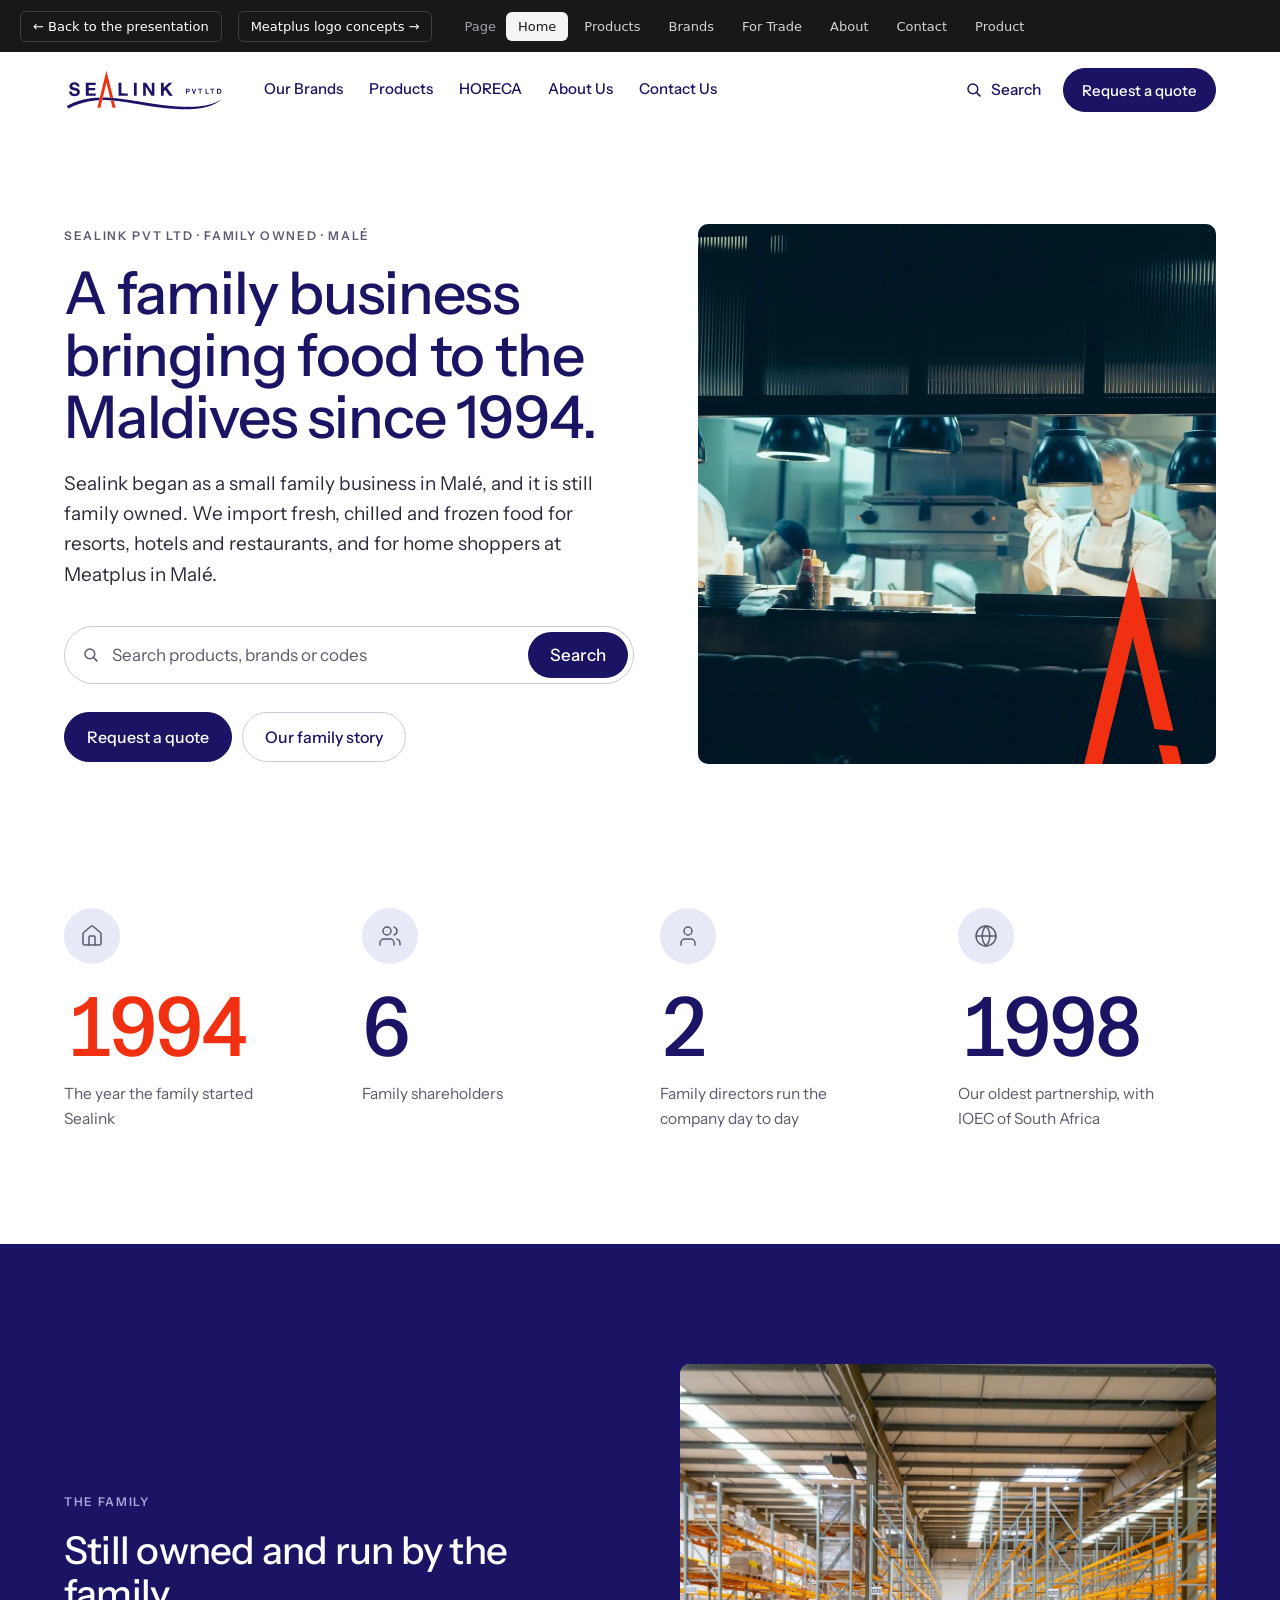
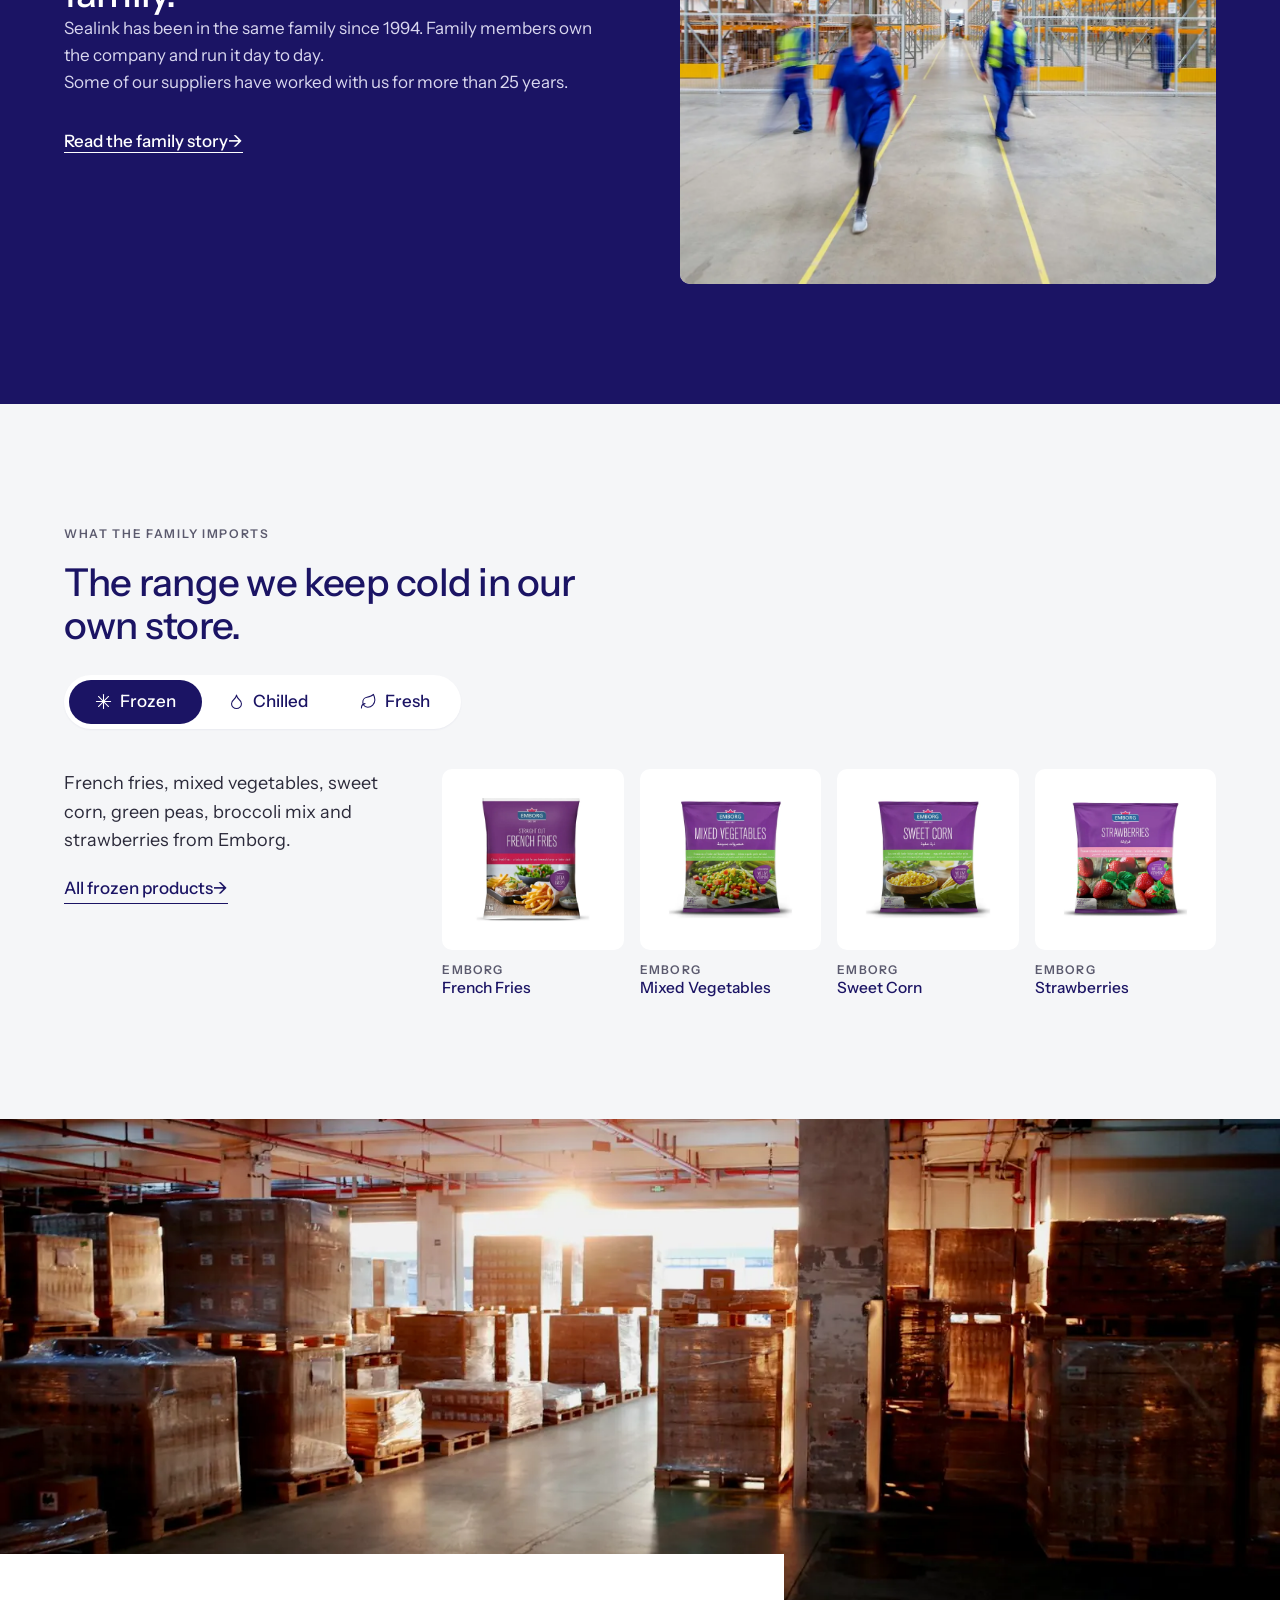
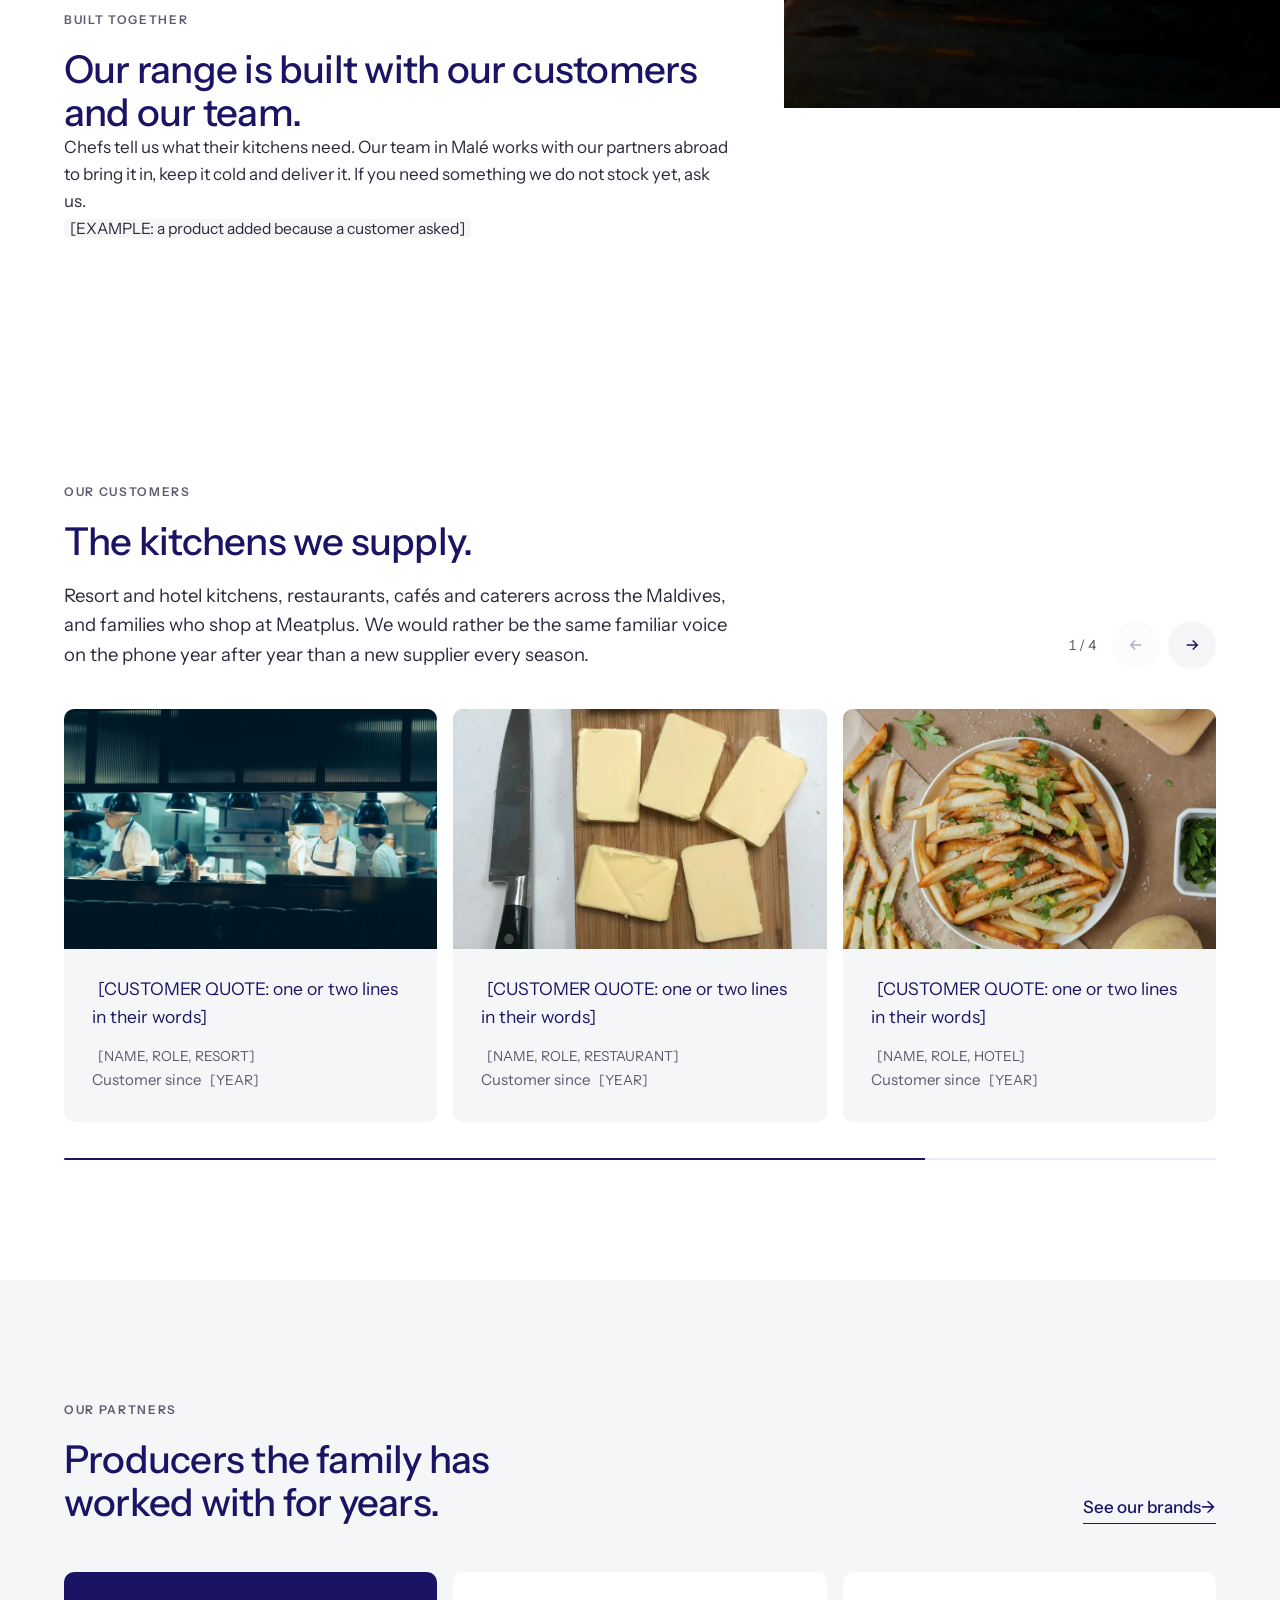
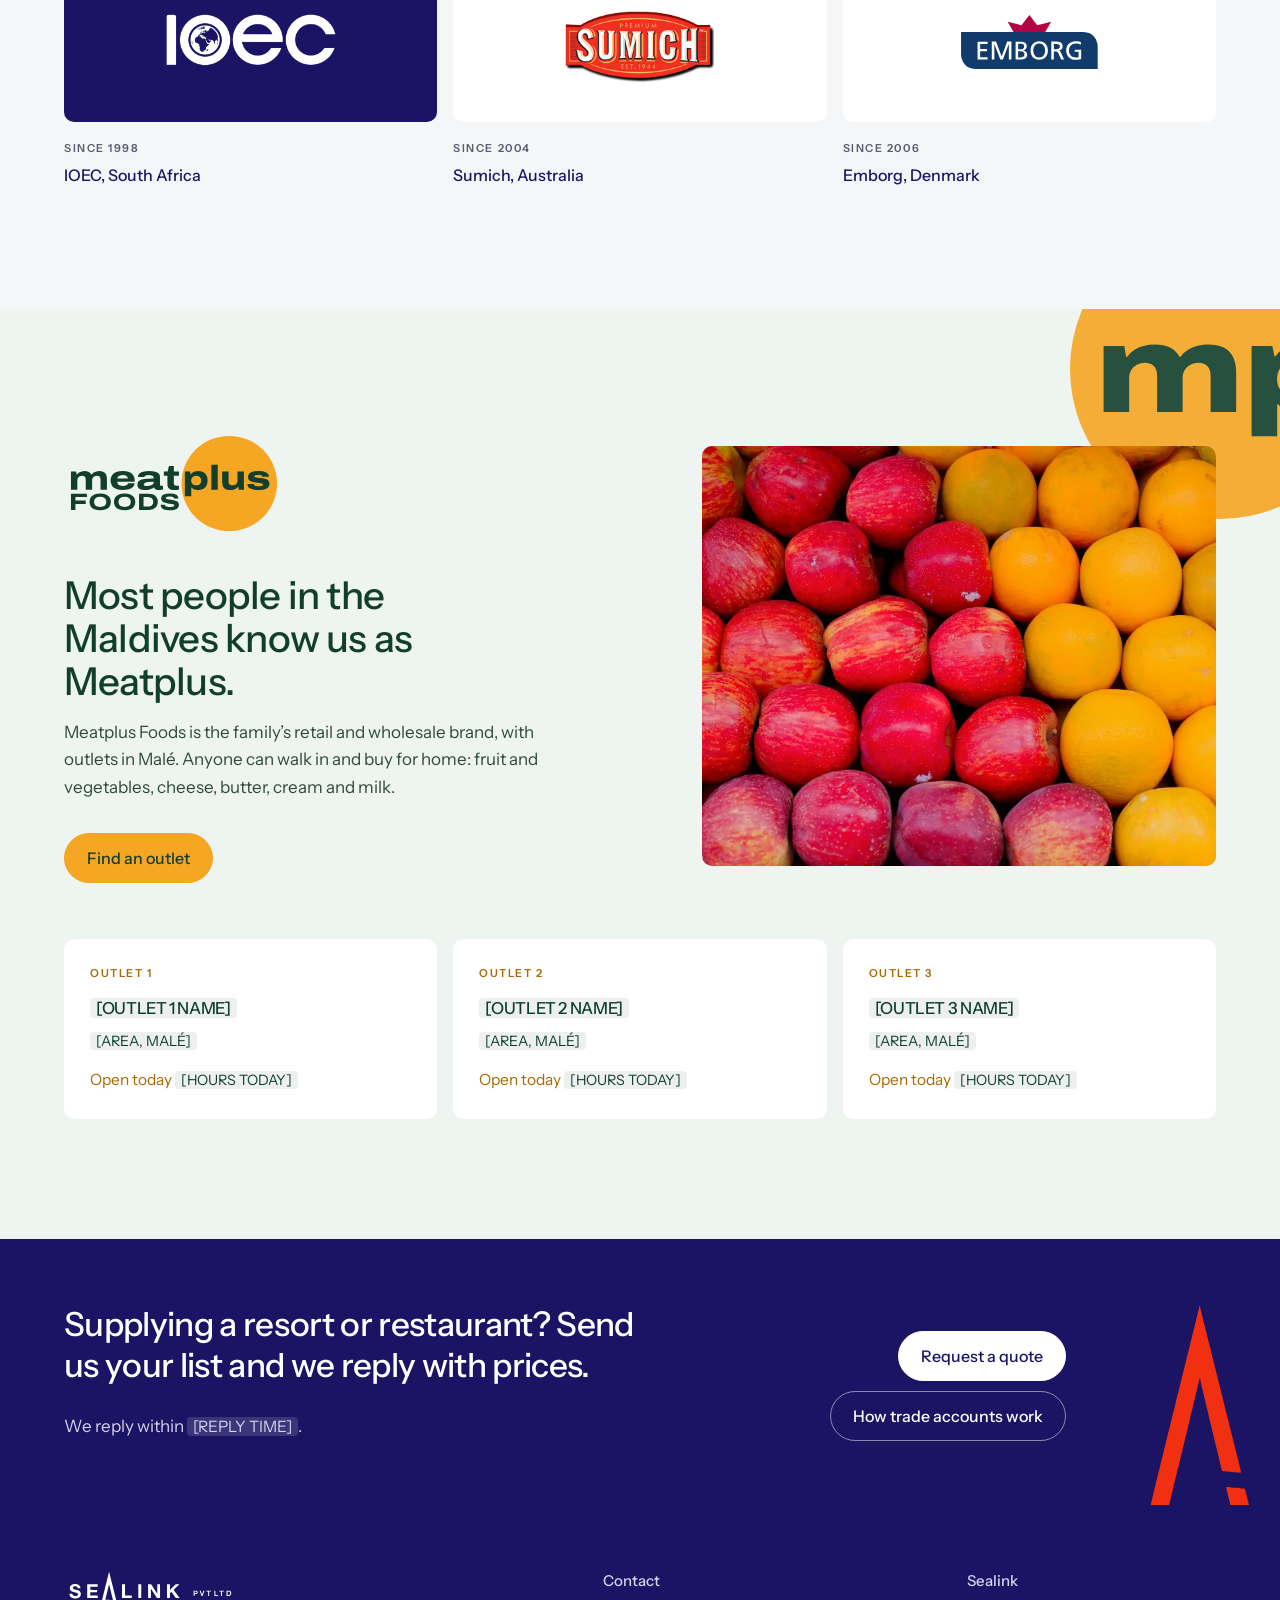
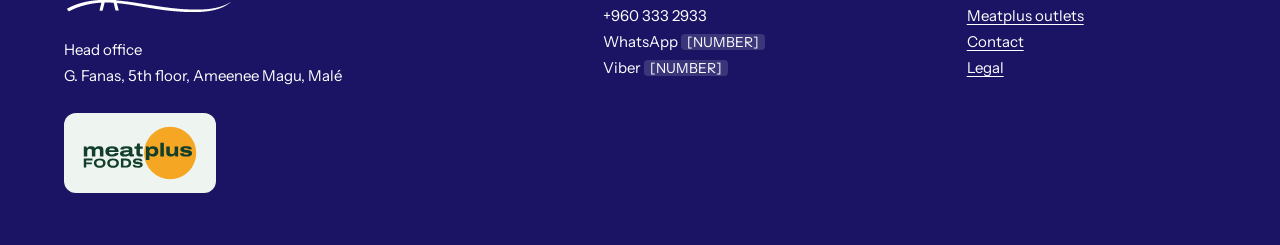
==== commit 3e11bdfb: "Polish Home and About, family story, real brand logos; brand book shows latest directions Concept si" ====
--- a/concepts/index.html
+++ b/concepts/index.html
@@ -392,13 +392,432 @@
   [data-v="final"] .pd .shot{padding:24px}
   [data-v="final"] .rel{grid-template-columns:1fr 1fr;gap:12px}
 }
+
+/* =====================================================================
+   5 · POLISH   fewer lines, the A only in big places, calm motion
+   ===================================================================== */
+[data-v="paper"]{--ease:cubic-bezier(.22,.7,.2,1);--rad:10px}
+/* fewer lines: spacing and soft bands instead of rules */
+[data-v="paper"] .hd,[data-v="paper"] .ptop,[data-v="paper"] .btop,[data-v="paper"] .outlet,[data-v="paper"] .mprow,[data-v="paper"] .mps,[data-v="paper"] .stabs .w,[data-v="paper"] .brand .w,[data-v="paper"] .origins .w{border:0}
+[data-v="paper"] .x{border:0;border-radius:4px}
+[data-v="paper"] .filters h3:not(:first-child){border-top:0;padding-top:0}
+[data-v="paper"] .card{border:0;border-radius:var(--rad);transition:box-shadow .35s var(--ease),transform .35s var(--ease)}
+[data-v="paper"] .card .img{border-bottom:0;border-radius:var(--rad)}
+[data-v="paper"] .card .img img{transition:transform .5s var(--ease)}
+[data-v="paper"] .card:hover{box-shadow:0 14px 36px rgba(27,20,100,.08)}
+[data-v="paper"] .card:hover .img img{transform:scale(1.04)}
+[data-v="paper"] .qbar{border-top:0}
+[data-v="paper"] .nores{border:0;background:var(--band);border-radius:var(--rad)}
+[data-v="paper"] .outlet{background:var(--band)}
+[data-v="final"] .facts,[data-v="final"] .facts>div{border:0}
+[data-v="final"] .facts>div{padding:10px 0}
+[data-v="final"] .facts dt{color:var(--soft);font-weight:500}
+[data-v="final"] .fband{border:0}
+[data-v="final"] .fband .side .alt{border-top:0;padding-top:0}
+[data-v="final"] .fform{border:0;border-radius:var(--rad);box-shadow:0 10px 40px rgba(27,20,100,.06)}
+[data-v="final"] .oc{border:0;background:var(--band);border-radius:var(--rad)}
+[data-v="final"] .oc .ph{border:0}
+[data-v="final"] .pd .shot{border:0;background:var(--band);border-radius:var(--rad)}
+[data-v="final"] .steps li{border-top:0;padding-top:0}
+[data-v="paper"] .ph{border:0;border-radius:var(--rad)}
+[data-v="paper"] .ph.pic{border-radius:var(--rad)}
+/* the A: only the hero photo crop and the navy trade band */
+[data-v="final"] .sh .mk,[data-v="final"] .stg .ta,[data-v="final"] .ptop .crop,[data-v="final"] .btop .crop{display:none}
+[data-v="final"] .card .st::before,[data-v="final"] .tag-st::before{display:none}
+[data-v="final"] .ph.pic::after{display:none}
+[data-v="final"] .hero .ph.pic::after{display:block}
+[data-v="final"] .map .pin{width:16px;height:16px;border-radius:50%;background:var(--r);transform:translate(-50%,-50%)}
+/* header: proposal nav */
+[data-v="paper"] .hd .w{gap:40px}
+[data-v="paper"] .hd nav{gap:26px;font-size:15px}
+[data-v="paper"] .hd nav a{white-space:nowrap;background:linear-gradient(currentColor,currentColor) 0 100%/0 1.5px no-repeat;padding-bottom:3px;transition:background-size .3s var(--ease),color .2s}
+[data-v="paper"] .hd nav a:hover{background-size:100% 1.5px}
+[data-v="paper"] .hd nav a[aria-current]{box-shadow:none;padding-block:0 3px;margin-block:0;background-size:100% 1.5px}
+[data-v="paper"] .hd .side .hm{white-space:nowrap}
+[data-v="paper"] .hd.open nav{display:flex;position:absolute;left:0;right:0;top:100%;flex-direction:column;gap:0;background:#fff;padding:8px var(--pad) 20px;box-shadow:0 20px 40px rgba(27,20,100,.08);z-index:30;font-size:18px}
+[data-v="paper"] .hd.open nav a{padding:12px 0;background:none}
+[data-v="paper"] .hd{position:relative;z-index:20}
+@media (max-width:1180px){[data-v="paper"] .hd nav{display:none}[data-v="paper"] .hd .menu{display:inline-flex;align-items:center}[data-v="paper"] .hd .side .hm{display:none}}
+/* buttons and links */
+[data-v="paper"] .btn{border-radius:999px;transition:transform .25s var(--ease),background .25s,box-shadow .25s}
+[data-v="paper"] .btn:hover{transform:translateY(-1px);box-shadow:0 8px 20px rgba(27,20,100,.16)}
+[data-v="paper"] .btn.s:hover{box-shadow:none;background:var(--band)}
+[data-v="paper"] .search{border-radius:999px;padding:5px}
+[data-v="paper"] .search .go{border-radius:999px}
+[data-v="paper"] .lnk{text-decoration:none;background:linear-gradient(currentColor,currentColor) 0 100%/100% 1px no-repeat;padding-bottom:2px;transition:background-size .3s var(--ease)}
+[data-v="paper"] .lnk::after{content:" \2192";display:inline-block;transition:transform .3s var(--ease)}
+[data-v="paper"] .lnk:hover::after{transform:translateX(4px)}
+[data-v="paper"] a:focus-visible,[data-v="paper"] button:focus-visible,[data-v="paper"] [tabindex]:focus-visible{outline:2px solid var(--r,#F03010);outline-offset:3px;border-radius:4px}
+[data-v="paper"] .eyebrow{font-size:14px;font-weight:500;letter-spacing:.02em;color:var(--soft);margin-bottom:18px}
+/* section rhythm */
+[data-v="paper"] .pz{padding-block:120px}
+[data-v="paper"] .pz.band{background:var(--band)}
+[data-v="paper"] .pz h2{font-size:clamp(30px,3vw,44px);line-height:1.12;max-width:20ch}
+[data-v="paper"] .pz .intro{font-size:18.5px;color:var(--ink2);max-width:56ch;margin-top:18px}
+[data-v="paper"] .row2{display:grid;grid-template-columns:1fr 1fr;gap:80px;align-items:center}
+[data-v="paper"] .row2 .ph{min-height:460px}
+[data-v="paper"] .hero .w{padding-block:96px 120px}
+[data-v="paper"] .hero .ph{height:540px}
+[data-v="paper"] .hero h1{max-width:14ch}
+[data-v="paper"] .hero .acts{margin-top:28px}
+/* tabs */
+.tabs [role=tablist]{display:flex;gap:6px;flex-wrap:wrap}
+[data-v="paper"] .tabs [role=tab]{height:44px;padding:0 20px;border-radius:999px;font-weight:500;color:var(--n);background:var(--band);transition:background .25s,color .25s}
+[data-v="paper"] .tabs [role=tab]:hover{background:var(--tint)}
+[data-v="paper"] .tabs [role=tab][aria-selected=true]{background:var(--n);color:#fff}
+[role=tabpanel][hidden]{display:none}
+[data-v="paper"] .tabs [role=tabpanel]{animation:fadeup .5s var(--ease) both}
+@keyframes fadeup{from{opacity:0;transform:translateY(10px)}to{opacity:1;transform:none}}
+/* home: range tabs */
+[data-v="paper"] .range .top{display:flex;justify-content:space-between;align-items:end;gap:32px;flex-wrap:wrap;margin-bottom:40px}
+[data-v="paper"] .range .pnl{display:grid;grid-template-columns:1fr 2.4fr;gap:56px;align-items:start}
+[data-v="paper"] .range .pnl p{font-size:18px;max-width:30ch}
+[data-v="paper"] .range .pnl .lnk{display:inline-block;margin-top:20px}
+[data-v="paper"] .tiles{display:grid;grid-template-columns:repeat(4,minmax(0,1fr));gap:16px}
+[data-v="paper"] .tile{display:flex;flex-direction:column;gap:12px;text-decoration:none;color:var(--n);font-weight:500;font-size:15.5px;line-height:1.35}
+[data-v="paper"] .tile .im{aspect-ratio:1/1;background:#fff;border-radius:var(--rad);display:flex;align-items:center;justify-content:center;padding:18px;overflow:hidden}
+[data-v="paper"] .tile .im img{max-height:100%;object-fit:contain;transition:transform .5s var(--ease)}
+[data-v="paper"] .tile:hover .im img{transform:scale(1.06)}
+/* partners strip */
+[data-v="paper"] .logos{display:grid;grid-template-columns:repeat(3,minmax(0,1fr));gap:16px;margin-top:48px}
+[data-v="paper"] .logo-t{display:flex;flex-direction:column;gap:18px;text-decoration:none;color:var(--ink2);font-size:15px}
+[data-v="paper"] .logo-t .lg{height:150px;border-radius:var(--rad);background:#fff;display:flex;align-items:center;justify-content:center;padding:28px;transition:transform .35s var(--ease),box-shadow .35s var(--ease)}
+[data-v="paper"] .band .logo-t .lg{background:#fff}
+[data-v="paper"] .pz:not(.band) .logo-t .lg{background:var(--band)}
+[data-v="paper"] .logo-t:hover .lg{transform:translateY(-3px);box-shadow:0 14px 36px rgba(27,20,100,.08)}
+[data-v="paper"] .logo-t img{max-height:72px;max-width:70%;width:auto;height:auto}
+[data-v="paper"] .logo-t b{display:block;color:var(--n);font-weight:500;font-size:16px}
+[data-v="paper"] .logo-t .lg.dk,[data-v="paper"] .pz:not(.band) .logo-t .lg.dk{background:var(--n)}
+[data-v="paper"] .brand .blogo.dk{background:var(--n);padding:12px 18px;border-radius:8px;height:72px}
+/* carousel */
+[data-v="paper"] .car .top{display:flex;justify-content:space-between;align-items:end;gap:24px;margin-bottom:40px}
+[data-v="paper"] .car .ctl{display:flex;gap:8px;flex:none}
+[data-v="paper"] .car .ctl button{width:48px;height:48px;border-radius:50%;background:#fff;color:var(--n);display:flex;align-items:center;justify-content:center;transition:background .25s,opacity .25s,transform .25s var(--ease)}
+[data-v="paper"] .car .ctl button:hover:not(:disabled){background:var(--n);color:#fff}
+[data-v="paper"] .car .ctl button:disabled{opacity:.35;cursor:default}
+[data-v="paper"] .track{display:grid;grid-auto-flow:column;grid-auto-columns:calc((100% - 32px)/2.4);gap:16px;overflow-x:auto;scroll-snap-type:x mandatory;scroll-behavior:smooth;scrollbar-width:none;padding-bottom:4px}
+[data-v="paper"] .track::-webkit-scrollbar{display:none}
+[data-v="paper"] .slide{scroll-snap-align:start;background:#fff;border-radius:var(--rad);overflow:hidden;display:flex;flex-direction:column}
+[data-v="paper"] .slide .ph{height:240px;border-radius:0}
+[data-v="paper"] .slide .in{padding:26px 28px 30px;display:flex;flex-direction:column;gap:14px;flex:1}
+[data-v="paper"] .slide q{font-size:19px;line-height:1.45;color:var(--n);quotes:none}
+[data-v="paper"] .slide .by{margin-top:auto;font-size:15px;color:var(--soft)}
+[data-v="paper"] .slide.note{background:var(--n);color:#fff;justify-content:flex-end;padding:32px}
+[data-v="paper"] .slide.note h3{color:#fff;font-size:24px;line-height:1.25}
+[data-v="paper"] .slide.note p{color:#D4D2EC;margin-top:12px;font-size:16px}
+[data-v="paper"] .slide.note .x{background:rgba(255,255,255,.14)}
+[data-v="paper"] .together{display:grid;grid-template-columns:1fr 1fr;gap:80px;margin-top:96px;align-items:start}
+[data-v="paper"] .together h3{font-size:26px;line-height:1.2}
+[data-v="paper"] .together p{font-size:17.5px}
+[data-v="paper"] .together p+p{margin-top:14px}
+/* Meatplus on home */
+[data-v="paper"] .mp2{padding-block:120px}
+[data-v="paper"] .mp2 .card2{display:grid;grid-template-columns:1.1fr 1fr;border-radius:16px;overflow:hidden;background:var(--band)}
+[data-v="paper"] .mp2 .txt{padding:64px 60px}
+[data-v="paper"] .mp2 .txt img{width:190px;height:auto;margin-bottom:36px}
+[data-v="paper"] .mp2 h2{font-size:clamp(28px,2.8vw,40px);line-height:1.15}
+[data-v="paper"] .mp2 p{margin-top:16px;max-width:44ch}
+[data-v="paper"] .mp2 .ph{border-radius:0;min-height:100%}
+[data-v="paper"] .mp2 .ol2{display:grid;grid-template-columns:repeat(3,minmax(0,1fr));gap:16px;margin-top:16px}
+[data-v="paper"] .mp2 .o{display:flex;flex-direction:column;gap:6px;padding:24px;border-radius:var(--rad);background:var(--band);text-decoration:none;color:var(--ink2);font-size:15.5px;transition:background .25s}
+[data-v="paper"] .mp2 .o:hover{background:var(--tint)}
+[data-v="paper"] .mp2 .o h3{font-size:18px}
+[data-v="paper"] .mp2 .acts{margin-top:32px}
+/* About: heritage */
+[data-v="paper"] .ab-top{padding-block:104px 72px}
+[data-v="paper"] .ab-top h1{font-size:clamp(40px,5vw,72px);line-height:1.02;max-width:16ch}
+[data-v="paper"] .ab-top p.intro{font-size:20px;max-width:52ch;margin-top:24px}
+[data-v="paper"] .tlx [role=tablist]{position:relative;display:flex;gap:0;justify-content:space-between;overflow-x:auto;scrollbar-width:none;padding-top:8px}
+[data-v="paper"] .tlx [role=tablist]::before{content:"";position:absolute;left:0;right:0;top:31px;height:2px;background:var(--tint)}
+[data-v="paper"] .tlx [role=tab]{position:relative;display:flex;flex-direction:column;align-items:flex-start;gap:14px;height:auto;padding:0 18px 0 0;background:none;border-radius:0;font-size:15px;color:var(--soft);min-width:96px;text-align:left}
+[data-v="paper"] .tlx [role=tab] .dot{width:14px;height:14px;border-radius:50%;background:#fff;box-shadow:inset 0 0 0 2px #C9CBD8;margin-top:17px;transition:all .3s var(--ease)}
+[data-v="paper"] .tlx [role=tab] b{font-size:22px;font-weight:500;color:var(--n);letter-spacing:-.02em}
+[data-v="paper"] .tlx [role=tab]:hover{background:none}
+[data-v="paper"] .tlx [role=tab][aria-selected=true]{background:none;color:var(--n)}
+[data-v="paper"] .tlx [role=tab][aria-selected=true] .dot{background:var(--r,#F03010);box-shadow:none;transform:scale(1.25)}
+[data-v="paper"] .tlx .pnl{display:grid;grid-template-columns:1fr 1fr;gap:72px;align-items:center;margin-top:56px}
+[data-v="paper"] .tlx .pnl p.yr{margin-top:0;max-width:none;font-size:clamp(64px,8vw,120px);line-height:1;font-weight:500;color:var(--n);letter-spacing:-.04em}
+[data-v="paper"] .tlx h3{font-size:28px;margin-top:14px}
+[data-v="paper"] .tlx .pnl p{margin-top:14px;font-size:18px;max-width:46ch}
+[data-v="paper"] .tlx .ph{min-height:420px}
+[data-v="paper"] .tlx .nav2{display:flex;gap:8px;margin-top:28px}
+[data-v="paper"] .tlx .nav2 button{height:44px;padding:0 18px;border-radius:999px;background:#fff;color:var(--n);font-weight:500}
+[data-v="paper"] .tlx .nav2 button:hover{background:var(--tint)}
+[data-v="paper"] .people{display:grid;grid-template-columns:1fr 1fr;gap:24px;margin-top:48px}
+[data-v="paper"] .person{display:grid;grid-template-columns:160px 1fr;gap:28px;background:var(--band);border-radius:var(--rad);padding:28px}
+[data-v="paper"] .person .ph{aspect-ratio:4/5;align-items:center;justify-content:center;text-align:center;background:#fff}
+[data-v="paper"] .person h3{font-size:22px}
+[data-v="paper"] .person .role{color:var(--soft);font-size:15.5px;margin-top:2px}
+[data-v="paper"] .person p:not(.role){margin-top:14px;font-size:16px}
+[data-v="paper"] .owners{margin-top:24px;font-size:16px;color:var(--soft)}
+[data-v="paper"] .quote{font-size:clamp(24px,2.4vw,34px);line-height:1.3;color:var(--n);max-width:32ch;letter-spacing:-.015em}
+/* Brands page */
+[data-v="paper"] .brand:nth-child(even){background:var(--band)}
+[data-v="paper"] .brand .w{padding-block:96px;align-items:center}
+[data-v="paper"] .brand .blogo{height:64px;width:auto;max-width:220px;margin-bottom:28px;object-fit:contain;object-position:left center}
+[data-v="paper"] .brand .ph{min-height:380px}
+[data-v="paper"] .brand .btn{margin-top:32px}
+[data-v="paper"] .origins{background:var(--band)}
+[data-v="paper"] .origins .w{padding-block:72px}
+[data-v="paper"] .ltile{height:120px;border-radius:var(--rad);background:var(--band);display:flex;align-items:center;justify-content:center;padding:16px;text-align:center}
+[data-v="paper"] .lwall{display:grid;grid-template-columns:repeat(4,minmax(0,1fr));gap:16px;margin-top:28px}
+/* scroll reveal */
+.rv{opacity:0;transform:translateY(22px);transition:opacity .8s var(--ease,ease),transform .8s var(--ease,ease)}
+.rv.in{opacity:1;transform:none}
+#site>div{animation:pagein .45s ease both}
+@keyframes pagein{from{opacity:0}to{opacity:1}}
+@media (prefers-reduced-motion:reduce){
+  .rv{opacity:1;transform:none;transition:none}
+  #site>div,[data-v="paper"] .tabs [role=tabpanel]{animation:none}
+  [data-v="paper"] *{transition:none!important}
+  [data-v="paper"] .track{scroll-behavior:auto}
+}
+@media (max-width:900px){
+  [data-v="paper"] .pz,[data-v="paper"] .mp2{padding-block:72px}
+  [data-v="paper"] .hero .w{padding-block:40px 64px}
+  [data-v="paper"] .hero .ph{height:260px}
+  [data-v="paper"] .row2,[data-v="paper"] .together,[data-v="paper"] .range .pnl,[data-v="paper"] .tlx .pnl,[data-v="paper"] .people,[data-v="paper"] .mp2 .card2{grid-template-columns:minmax(0,1fr);gap:28px}
+  [data-v="paper"] .row2 .ph,[data-v="paper"] .tlx .ph{min-height:260px}
+  [data-v="paper"] .tiles{grid-template-columns:1fr 1fr;gap:12px}
+  [data-v="paper"] .logos,[data-v="paper"] .mp2 .ol2{grid-template-columns:minmax(0,1fr)}
+  [data-v="paper"] .logo-t .lg{height:120px}
+  [data-v="paper"] .track{grid-auto-columns:86%}
+  [data-v="paper"] .car .top{flex-direction:column;align-items:flex-start}
+  [data-v="paper"] .together{margin-top:64px}
+  [data-v="paper"] .mp2 .txt{padding:36px 24px}
+  [data-v="paper"] .mp2 .ph{min-height:240px}
+  [data-v="paper"] .tlx [role=tablist]{justify-content:flex-start}
+  [data-v="paper"] .tlx [role=tab]{min-width:84px}
+  [data-v="paper"] .person{grid-template-columns:96px 1fr;gap:18px;padding:20px}
+  [data-v="paper"] .ab-top{padding-block:56px 40px}
+  [data-v="paper"] .brand .w{padding-block:56px}
+  [data-v="paper"] .brand .ph{min-height:220px}
+  [data-v="paper"] .lwall{grid-template-columns:1fr 1fr}
+}
+
+/* =====================================================================
+   6 · ROUND 2   sticky glass header, distinct sections, richer controls
+   ===================================================================== */
+#bar{position:relative}
+[data-v="paper"] .hd{position:sticky;top:0;z-index:40;background:rgba(255,255,255,.72);-webkit-backdrop-filter:saturate(180%) blur(18px);backdrop-filter:saturate(180%) blur(18px);transition:box-shadow .3s var(--ease),background .3s}
+[data-v="paper"] .hd.scd{background:rgba(255,255,255,.84);box-shadow:0 1px 0 rgba(27,20,100,.06),0 8px 30px rgba(27,20,100,.06)}
+[data-v="paper"] .hd .w{height:76px}
+@media (max-width:1180px){[data-v="paper"] .hd nav{display:none}}
+@media (min-width:1181px){[data-v="paper"] .hd nav{display:flex}[data-v="paper"] .hd .menu{display:none}}
+/* type: small caps eyebrows, display numbers */
+[data-v="paper"] .eyebrow,[data-v="paper"] .sc{display:block;font-size:12px;font-weight:600;letter-spacing:.14em;text-transform:uppercase;color:var(--soft);margin-bottom:18px}
+[data-v="paper"] small.sc{margin-bottom:6px;font-size:11px}
+[data-v="paper"] .hero h1{font-size:clamp(40px,4.6vw,66px);max-width:16ch}
+[data-v="paper"] .hero .who{max-width:44ch}
+[data-v="paper"] .top2{display:flex;justify-content:space-between;align-items:end;gap:24px;flex-wrap:wrap}
+/* stats */
+[data-v="paper"] .stats .w{padding-block:24px 112px}
+[data-v="paper"] .nums{display:grid;grid-template-columns:repeat(4,minmax(0,1fr));gap:40px}
+[data-v="paper"] .nums b{display:block;font-size:clamp(56px,6.4vw,96px);line-height:1;font-weight:500;letter-spacing:-.045em;color:var(--n);font-variant-numeric:tabular-nums}
+[data-v="paper"] .nums span{display:block;margin-top:14px;font-size:15.5px;color:var(--soft);max-width:22ch}
+[data-v="paper"] .nums li:first-child b{color:var(--r,#F03010)}
+/* dark navy section */
+[data-v="paper"] .dark{background:var(--n);color:#D9D7EF;padding-block:120px}
+[data-v="paper"] .dark h2,[data-v="paper"] .dark h3{color:#fff}
+[data-v="paper"] .dark h2{font-size:clamp(30px,3vw,44px);line-height:1.12;max-width:20ch}
+[data-v="paper"] .dark .eyebrow,[data-v="paper"] .dark .sc{color:#A9A5D6}
+[data-v="paper"] .dark .intro{color:#D9D7EF}
+[data-v="paper"] .dark .lnk{color:#fff}
+[data-v="paper"] .dark .x{background:rgba(255,255,255,.14);color:#fff}
+[data-v="paper"] .dark .row2 .ph{min-height:520px}
+/* segmented tabs with moving indicator */
+[data-v="paper"] .tabs.seg [role=tablist]{position:relative;display:inline-flex;gap:0;padding:5px;border-radius:999px;background:#fff;box-shadow:0 1px 2px rgba(27,20,100,.05);margin-bottom:40px;flex-wrap:nowrap}
+[data-v="paper"] .tabs.seg [role=tab]{position:relative;z-index:1;background:none;height:44px;padding:0 26px;transition:color .3s}
+[data-v="paper"] .tabs.seg [role=tab]:hover{background:none;color:var(--n)}
+[data-v="paper"] .tabs.seg [role=tab][aria-selected=true]{background:none;color:#fff}
+[data-v="paper"] .tabs .ind{position:absolute;z-index:0;top:5px;bottom:5px;left:0;width:0;border-radius:999px;background:var(--n);transition:transform .45s var(--ease),width .45s var(--ease)}
+[data-v="paper"] .range .top{margin-bottom:28px}
+[data-v="paper"] .tile .im{background:#fff}
+[data-v="paper"] .tile .tb2 small{display:block;font-size:12px;letter-spacing:.1em;text-transform:uppercase;color:var(--soft);font-weight:600}
+/* full-bleed photo with overlapping panel (Arena: webstudy D) */
+[data-v="paper"] .ovl{padding-bottom:120px}
+[data-v="paper"] .ovl-img .ph{border-radius:0;height:clamp(360px,46vw,640px)}
+[data-v="paper"] .ovl-img .ph.pic::after{display:none}
+[data-v="paper"] .ovl-p{position:relative;background:#fff;max-width:720px;margin-top:calc(-1*clamp(120px,12vw,200px));padding:56px 56px 0 0}
+[data-v="paper"] .ovl-p::before{content:"";position:absolute;top:0;bottom:0;right:100%;width:100vw;background:#fff}
+[data-v="paper"] .ovl-p h2{font-size:clamp(30px,3vw,44px);line-height:1.12}
+[data-v="paper"] .ovl-p .facts{margin-top:28px}
+/* carousel progress */
+[data-v="paper"] .car .prog{position:relative;height:2px;background:var(--tint);margin-top:32px;border-radius:2px;overflow:hidden}
+[data-v="paper"] .car .prog i{position:absolute;left:0;top:0;bottom:0;background:var(--n);width:0;transition:width .35s var(--ease)}
+[data-v="paper"] .car .cnt{font-size:14px;color:var(--soft);font-variant-numeric:tabular-nums;margin-right:8px;align-self:center}
+[data-v="paper"] .pz:not(.band) .slide{background:var(--band)}
+[data-v="paper"] .pz:not(.band) .car .ctl button{background:var(--band)}
+[data-v="paper"] .track{grid-auto-columns:calc((100% - 32px)/3)}
+/* partners grid */
+[data-v="paper"] .logo-t b{margin-top:2px}
+[data-v="paper"] .band .logo-t .lg{background:#fff}
+/* Meatplus: deep green and amber */
+[data-v="paper"] .mpg{--g:#123F2C;--am:#F5A623;position:relative;overflow:hidden;background:#EEF4EF;color:#2F4A3C;padding-block:120px}
+[data-v="paper"] .mpg-mark{position:absolute;right:-90px;top:-90px;width:300px;height:300px;opacity:.9;pointer-events:none}
+[data-v="paper"] .mpg .w{position:relative}
+[data-v="paper"] .mpg-in{display:grid;grid-template-columns:1.1fr 1fr;gap:72px;align-items:center}
+[data-v="paper"] .mpg-logo{width:220px;height:auto;margin-bottom:36px}
+[data-v="paper"] .mpg h2{color:var(--g);font-size:clamp(30px,3vw,44px);line-height:1.12;max-width:18ch}
+[data-v="paper"] .mpg p{margin-top:16px;max-width:46ch}
+[data-v="paper"] .mpg .acts{margin-top:32px}
+[data-v="paper"] .mpg .ph{min-height:420px}
+[data-v="paper"] .mpg .x{background:rgba(18,63,44,.08);color:var(--g)}
+[data-v="paper"] .btn.amb{background:var(--am);border-color:var(--am);color:var(--g)}
+[data-v="paper"] .mpg-ol{display:grid;grid-template-columns:repeat(3,minmax(0,1fr));gap:16px;margin-top:56px}
+[data-v="paper"] .mpg .o{display:flex;flex-direction:column;gap:6px;padding:26px;border-radius:var(--rad);background:#fff;text-decoration:none;color:#2F4A3C;font-size:15.5px;transition:background .25s,transform .35s var(--ease)}
+[data-v="paper"] .mpg .o:hover{box-shadow:0 14px 36px rgba(18,63,44,.10);transform:translateY(-3px)}
+[data-v="paper"] .mpg .o h3{color:var(--g);font-size:18px}
+[data-v="paper"] .mpg .o .sc{color:#A86A00}
+[data-v="paper"] .mpg .o .open{margin-top:8px;color:#A86A00}
+[data-v="paper"] .outlet img{height:44px;width:auto}
+[data-v="paper"] .mprow img{width:92px}
+[data-v="paper"] .mpo-logo{width:180px;height:auto;margin-bottom:24px}
+[data-v="paper"] .mpo h2{color:#123F2C}
+[data-v="paper"] .mpo .oc{background:#F1F6F2}
+[data-v="paper"] .mpo .oc .sc{color:#123F2C}
+[data-v="paper"] .mpo .olist{margin-top:40px}
+[data-v="paper"] .ft .mpf{width:150px;margin-top:22px}
+/* About: scroll story (Arena: webstudy A) */
+[data-v="paper"] .story{display:grid;grid-template-columns:minmax(0,7fr) minmax(0,5fr);gap:clamp(40px,5vw,96px);margin-top:24px}
+[data-v="paper"] .st-pics{position:sticky;top:110px;height:min(calc(100vh - 170px),560px);align-self:start}
+[data-v="paper"] .spic{position:absolute;inset:0;margin:0;opacity:0;transition:opacity .7s var(--ease)}
+[data-v="paper"] .spic.on{opacity:1}
+[data-v="paper"] .spic .ph{height:100%}
+[data-v="paper"] .chap{min-height:min(70vh,560px);display:grid;align-content:center;gap:14px;padding-block:40px}
+[data-v="paper"] .chap h3{font-size:clamp(26px,2.4vw,34px);line-height:1.15}
+[data-v="paper"] .chap p{font-size:17.5px;max-width:42ch}
+[data-v="paper"] .chap-m{display:none}
+/* About: horizontal timeline track (Arena: webstudy B) */
+[data-v="paper"] .trk-s{--ty:clamp(56px,6vw,88px)}
+[data-v="paper"] .trk-h{display:flex;justify-content:space-between;align-items:end;gap:24px;margin-bottom:48px}
+[data-v="paper"] .trk-h h2{margin:0}
+[data-v="paper"] .trk-ctl{display:flex;gap:10px}
+[data-v="paper"] .tb{width:52px;height:52px;border-radius:50%;background:var(--band);color:var(--n);display:flex;align-items:center;justify-content:center;transition:background .25s,color .25s}
+[data-v="paper"] .tb:hover{background:var(--n);color:#fff}
+[data-v="paper"] .trk{list-style:none;margin:0;display:grid;grid-auto-flow:column;grid-auto-columns:clamp(240px,22vw,300px);overflow-x:auto;scroll-snap-type:x mandatory;scrollbar-width:none;cursor:grab;padding:0 max(var(--pad),calc((100vw - 1240px)/2)) 8px;scroll-padding-inline:max(var(--pad),calc((100vw - 1240px)/2));scroll-behavior:smooth}
+[data-v="paper"] .trk::-webkit-scrollbar{display:none}
+[data-v="paper"] .trk li{scroll-snap-align:start;display:grid;gap:14px;align-content:start;justify-items:start;padding-right:32px;position:relative}
+[data-v="paper"] .trk li::before{content:"";position:absolute;left:52px;right:0;top:calc(var(--ty) + 14px + 22px);height:1px;background:#D5D7E0}
+[data-v="paper"] .trk li:last-child::before{display:none}
+[data-v="paper"] .trk .ty{font-size:var(--ty);line-height:1;height:var(--ty);font-weight:500;letter-spacing:-.045em;color:var(--n);white-space:nowrap}
+[data-v="paper"] .trk .ty .x{font-size:.3em;letter-spacing:0;vertical-align:middle}
+[data-v="paper"] .trk .ic{width:44px;height:44px;border-radius:50%;background:var(--band);display:flex;align-items:center;justify-content:center;color:var(--n);transition:background .3s,color .3s,transform .3s var(--ease)}
+[data-v="paper"] .trk .ic svg{width:20px;height:20px}
+[data-v="paper"] .trk li:hover .ic{background:var(--n);color:#fff;transform:scale(1.06)}
+[data-v="paper"] .trk li.now .ic{background:var(--r,#F03010);color:#fff}
+[data-v="paper"] .trk .nm{font-weight:500;color:var(--n);font-size:18px;line-height:1.3}
+[data-v="paper"] .trk p{font-size:15px;color:var(--soft);max-width:24em}
+/* people + accordion */
+[data-v="paper"] .people2{display:grid;grid-template-columns:1fr 1fr;gap:24px;margin-top:56px}
+[data-v="paper"] .person2{display:grid;grid-template-columns:150px 1fr;gap:28px;background:rgba(255,255,255,.06);border-radius:14px;padding:28px}
+[data-v="paper"] .person2 .ph{aspect-ratio:4/5;align-items:center;justify-content:center;background:rgba(255,255,255,.08);color:#D9D7EF}
+[data-v="paper"] .person2 h3{font-size:24px}
+[data-v="paper"] .person2 .role{color:#A9A5D6;font-size:15.5px}
+[data-v="paper"] .person2 p:not(.role){margin-top:12px;font-size:16px}
+[data-v="paper"] .dark .owners{color:#A9A5D6;margin-top:32px}
+[data-v="paper"] .acc{margin-top:18px}
+[data-v="paper"] .acc summary{list-style:none;cursor:pointer;display:flex;justify-content:space-between;align-items:center;gap:12px;font-weight:500;font-size:15.5px;padding:12px 0;color:inherit}
+[data-v="paper"] .dark .acc summary{color:#fff}
+[data-v="paper"] .acc summary::-webkit-details-marker{display:none}
+[data-v="paper"] .acc summary::after{content:"";width:12px;height:12px;flex:none;background:linear-gradient(currentColor,currentColor) center/12px 1.5px no-repeat,linear-gradient(currentColor,currentColor) center/1.5px 12px no-repeat;transition:transform .3s var(--ease)}
+[data-v="paper"] .acc[open] summary::after{transform:rotate(45deg)}
+[data-v="paper"] .acc[open]>div{animation:fadeup .4s var(--ease) both}
+[data-v="paper"] .acc p{font-size:15.5px}
+[data-v="paper"] .oc .acc{margin-top:0;color:var(--n)}
+[data-v="paper"] .ab-top h1{max-width:20ch}
+[data-v="paper"] .band .ph:not(.pic){background:#fff}
+[data-v="paper"] .mpo .oc .ph{background:#E3EDE6}
+/* stagger children in revealed grids */
+.rv .nums li,.rv .logo-t,.rv .tile{transition:opacity .7s var(--ease,ease),transform .7s var(--ease,ease)}
+.nums li:nth-child(2),.logo-t:nth-child(2){transition-delay:.08s}.nums li:nth-child(3),.logo-t:nth-child(3){transition-delay:.16s}.nums li:nth-child(4){transition-delay:.24s}
+.rv:not(.in) .nums li,.rv:not(.in) .logo-t{opacity:0;transform:translateY(14px)}
+@media (prefers-reduced-motion:reduce){.rv:not(.in) .nums li,.rv:not(.in) .logo-t{opacity:1;transform:none}[data-v="paper"] .trk{scroll-behavior:auto}}
+@media (max-width:900px){
+  [data-v="paper"] .hd .w{height:64px}
+  [data-v="paper"] .nums{grid-template-columns:1fr 1fr;gap:32px 20px}
+  [data-v="paper"] .stats .w{padding-block:8px 72px}
+  [data-v="paper"] .dark,[data-v="paper"] .mpg{padding-block:72px}
+  [data-v="paper"] .dark .row2 .ph{min-height:280px}
+  [data-v="paper"] .tabs.seg [role=tablist]{display:flex;width:100%}
+  [data-v="paper"] .tabs.seg [role=tab]{flex:1;padding:0 8px}
+  [data-v="paper"] .ovl{padding-bottom:72px}
+  [data-v="paper"] .ovl-p{margin-top:-56px;padding:32px 20px 0 0}
+  [data-v="paper"] .track{grid-auto-columns:86%}
+  [data-v="paper"] .mpg-in{grid-template-columns:minmax(0,1fr);gap:32px}
+  [data-v="paper"] .mpg .ph{min-height:240px}
+  [data-v="paper"] .mpg-mark{width:180px;height:180px;right:-60px;top:-60px}
+  [data-v="paper"] .mpg-logo{width:170px}
+  [data-v="paper"] .mpg-ol,[data-v="paper"] .people2{grid-template-columns:minmax(0,1fr)}
+  [data-v="paper"] .story{grid-template-columns:minmax(0,1fr)}
+  [data-v="paper"] .st-pics{display:none}
+  [data-v="paper"] .chap{min-height:0;padding-block:20px}
+  [data-v="paper"] .chap-m{display:block}[data-v="paper"] .chap-m .ph{height:220px}
+  [data-v="paper"] .trk{grid-auto-columns:240px}
+  [data-v="paper"] .trk-h{flex-wrap:wrap}
+  [data-v="paper"] .person2{grid-template-columns:minmax(0,1fr);padding:22px}
+  [data-v="paper"] .person2 .ph{aspect-ratio:auto;height:120px;width:96px}
+}
+
+/* =====================================================================
+   7 · ROUND 3   icons, Products hero with Meatplus, pinned timeline
+   ===================================================================== */
+[data-v="paper"] .ic{width:44px;height:44px;border-radius:50%;background:var(--tint);color:var(--n);display:inline-flex;align-items:center;justify-content:center;flex:none}
+[data-v="paper"] .ic svg{width:20px;height:20px}
+[data-v="paper"] .ic.lg{width:56px;height:56px}[data-v="paper"] .ic.lg svg{width:24px;height:24px}
+[data-v="paper"] .ic.sm{width:30px;height:30px}[data-v="paper"] .ic.sm svg{width:16px;height:16px}
+[data-v="paper"] .fi{display:inline-flex;align-items:center;gap:10px}
+[data-v="final"] .facts>div{align-items:center}
+[data-v="final"] .steps li::before{display:none}
+[data-v="final"] .steps .ic{margin-bottom:20px}
+[data-v="paper"] .nums .ic{margin-bottom:22px}
+[data-v="paper"] .dark .ic{background:rgba(255,255,255,.1);color:#fff}
+[data-v="paper"] .tabs.seg [role=tab]{display:inline-flex;align-items:center;gap:8px}
+[data-v="paper"] .tabs.seg [role=tab] svg{width:17px;height:17px}
+/* Products hero: trade left, Meatplus right */
+[data-v="paper"] .phero{background:var(--band)}
+[data-v="paper"] .phero .w{display:grid;grid-template-columns:1.6fr 1fr;gap:48px;align-items:stretch;padding-block:64px 56px}
+[data-v="paper"] .phero h1{font-size:clamp(44px,5vw,64px);line-height:1}
+[data-v="paper"] .phero .pintro{margin:18px 0 28px;font-size:18px;max-width:48ch}
+[data-v="paper"] .ptitle{display:flex;align-items:center;gap:28px;flex-wrap:wrap}[data-v="paper"] .ptitle h1{margin:0}[data-v="paper"] .pbar{width:1px;align-self:stretch;min-height:56px;background:#C9CBD8}[data-v="paper"] .pmpl{display:flex;flex-direction:column;gap:4px;text-decoration:none;color:#4E6B5B;transition:transform .3s var(--ease)}[data-v="paper"] .pmpl:hover{transform:translateY(-2px)}[data-v="paper"] .pmpl small{font-size:12px;letter-spacing:.12em;text-transform:uppercase}[data-v="paper"] .pmpl img{height:64px;width:auto}[data-v="paper"] .phero .pr{align-self:end}
+[data-v="paper"] span.ic.ic{display:inline-flex;margin-top:0;max-width:none}
+[data-v="paper"] .pmp{background:#EEF4EF;border-radius:16px;padding:32px;display:flex;flex-direction:column;align-items:flex-start;color:#2E4A3B}
+[data-v="paper"] .pmp img{width:150px;height:auto;margin-bottom:22px}
+[data-v="paper"] .pmp .eyebrow{color:#4E6B5B;margin-bottom:8px}
+[data-v="paper"] .pmp h2{color:#123F2C;font-size:26px;line-height:1.2}
+[data-v="paper"] .pmp p{margin-top:8px;font-size:16px}
+[data-v="paper"] .pmp .lnk{color:#123F2C;margin-top:auto;padding-top:20px;background-position:0 100%}
+/* footer Meatplus tile */
+[data-v="paper"] .ft .mpf{display:inline-flex;align-items:center;margin-top:24px;padding:10px 16px;border-radius:12px;background:#EEF4EF;width:auto}
+[data-v="paper"] .ft .mpf img{width:120px;height:auto}
+/* pinned timeline */
+[data-v="paper"] .trk-pin.pinned .trk-st{position:sticky;top:76px;padding-block:24px 16px}
+[data-v="paper"] .trk-pin.pinned .trk{scroll-snap-type:none;scroll-behavior:auto;cursor:default}
+[data-v="paper"] .trk li .ty,[data-v="paper"] .trk li .nm,[data-v="paper"] .trk li p{transition:color .35s,opacity .35s}
+[data-v="paper"] .trk li:not(.on) .ty{color:#C9CBD8}
+[data-v="paper"] .trk li.on .ic{background:var(--n);color:#fff;transform:scale(1.08)}
+[data-v="paper"] .trk li.now.on .ic{background:var(--r,#F03010)}
+[data-v="paper"] .trk li.now:not(.on) .ic{background:var(--tint);color:var(--n)}
+[data-v="paper"] .trk .ic{background:var(--tint)}
+@media (max-width:900px){
+  [data-v="paper"] .phero .w{grid-template-columns:minmax(0,1fr);gap:24px;padding-block:40px}
+  [data-v="paper"] .pmp{padding:24px}
+}
+
+/* scroll story: slide leads, opacity follows; clipped in the rounded frame */
+[data-v="paper"] .st-pics{overflow:hidden;border-radius:var(--rad)}
+[data-v="paper"] .spic{opacity:0;transform:translateY(10%) scale(1.02);transition:transform .75s var(--ease),opacity .55s var(--ease) .15s}
+[data-v="paper"] .spic.before{transform:translateY(-10%) scale(1.04)}
+[data-v="paper"] .spic.on{opacity:1;transform:none;transition:transform .75s var(--ease),opacity .55s var(--ease) .1s;z-index:1}
+[data-v="paper"] .spic .ph{border-radius:0}
+@media (prefers-reduced-motion:reduce){[data-v="paper"] .spic,[data-v="paper"] .spic.before,[data-v="paper"] .spic.on{transform:none;transition:opacity .4s!important}}
 </style>
 </head>
 <body>
 <nav id="bar" aria-label="Variant switcher">
-  <div class="grp"><a class="back" href="../index.html#looks">&larr; Back to the presentation</a></div>
+  <div class="grp"><a class="back" href="../index.html#looks">&larr; Back to the presentation</a><a class="back" href="meatplus/index.html">Meatplus logo concepts &rarr;</a></div>
   <div class="grp"><span class="lbl">Page</span>
-    <a data-set-p="home" href="#">Home</a><a data-set-p="products" href="#">Products</a><a data-set-p="brands" href="#">Brands</a><a data-set-p="trade" href="#">For Trade</a><a data-set-p="about" href="#">About</a><a data-set-p="contact" href="#">Contact</a><a data-set-p="outlets" href="#">Meatplus outlets</a><a data-set-p="product" href="#">Product</a></div>
+    <a data-set-p="home" href="#">Home</a><a data-set-p="products" href="#">Products</a><a data-set-p="brands" href="#">Brands</a><a data-set-p="trade" href="#">For Trade</a><a data-set-p="about" href="#">About</a><a data-set-p="contact" href="#">Contact</a><a data-set-p="product" href="#">Product</a></div>
   <span class="note">Items in [brackets] are content to come from Sealink. Product photos are Emborg pack shots; other photos are sample stock images.</span>
 </nav>
 <div id="site"></div>
@@ -406,11 +825,11 @@
 <script>
 /* ---------- Content ---------- */
 const IMG='products/';
-const LOGO='assets/sealink-logo-trace.svg', LOGO_W='assets/sealink-logo-trace-white.svg', MP='assets/meatplus-foods-logo-full.png';
+const LOGO='assets/sealink-logo-trace.svg', LOGO_W='assets/sealink-logo-trace-white.svg', MP='meatplus/svg/foods-regular-light.svg', MP_D='meatplus/svg/foods-regular-dark.svg', MP_M='meatplus/svg/amber-mark.svg';
 const PARTNERS=[
-  {name:'Emborg',maker:'Uhrenholt',country:'Denmark',role:'Sole distributor since 2006',lines:'Butter, cheese, cream, frozen vegetables, frozen fruit, UHT milk, yogurt'},
-  {name:'Sumich',country:'Australia',role:'Partner since 2004',lines:'Carrots and other vegetables'},
-  {name:'IOEC',country:'South Africa',role:'Partner since 1998',lines:'Apples and oranges'},
+  {name:'Emborg',logo:'emborg.svg',maker:'Uhrenholt',country:'Denmark',role:'Sole distributor since 2006',lines:'Butter, cheese, cream, frozen vegetables, frozen fruit, UHT milk, yogurt'},
+  {name:'Sumich',logo:'sumich.png',country:'Australia',role:'Sole distributor, partner since 2004',lines:'Carrots and other vegetables'},
+  {name:'IOEC',logo:'ioec.png',dark:1,country:'South Africa',role:'Partner since 1998',lines:'Apples and oranges'},
 ];
 const CATS=['Cheese','Butter and cream','Milk and yogurt','Frozen vegetables','Frozen fruit','Plant-based','Fish and sausages','Fresh produce'];
 /* Emborg range from the client name list. Pack shots from emborg.com where available. */
@@ -522,53 +941,115 @@
 /* L(page): href to another page, keeping the current look (CUR is set by render) */
 let CUR={v:'final',p:'home',bare:false};
 const L=(p,extra='')=>`href="#v=${CUR.v}&p=${p}${extra}${CUR.bare?'&bare':''}"`;
+/* Nav from the Novas proposal sitemap. Outlets live on Contact Us; Careers is left out of the nav. */
+const NAV=[['Our Brands','brands'],['Products','products'],['HORECA','trade'],['About Us','about'],['Contact Us','contact']];
 const header=(V,P)=>`<header class="hd"><div class="w">
   <a class="logo" ${L('home')}><img src="${LOGO}" alt="Sealink Pvt Ltd, home"></a>
-  <nav aria-label="Main">${[['Products','products'],['Brands','brands'],['For Trade','trade'],['About','about']].map(([n,k])=>`<a ${L(k)}${k===P?' aria-current="page"':''}>${n}</a>`).join('')}</nav>
-  <div class="side"><a class="hm" ${L('products')}>${ICO_S}Search</a><a class="hm" ${L('contact')}>WhatsApp</a><a class="btn" ${L('trade')}>Request a quote</a><button class="menu" type="button">Menu</button></div>
+  <nav aria-label="Main" id="mainnav">${NAV.map(([n,k,id])=>`<a ${L(k)}${(id||k)===P?' aria-current="page"':''}>${n}</a>`).join('')}</nav>
+  <div class="side"><a class="hm" ${L('products')}>${ICO_S}Search</a><a class="btn" ${L('trade')}>Request a quote</a><button class="menu" type="button" aria-expanded="false" aria-controls="mainnav">Menu</button></div>
 </div></header>`;
 const search=(V,ph)=>`<form class="search" role="search" onsubmit="return false"><label class="q">${ICO_S}<span>${ph}</span></label><button class="go" type="button">Search</button></form>`;
 const stg=(name,on,V,sub)=>{
-  return `<a class="stg${on?' on':''}" href="#">${name==='All'?'':A('ta')}${name}</a>`;
+  return `<a class="stg${on?' on':''}" href="#">${name}</a>`;
 };
 const shortcuts=V=>`<div class="short"><span class="lb">Browse:</span>${['Frozen','Chilled','Fresh'].map(s=>stg(s,0,V)).join('')}</div>`;
-const sh=(t,tag='h2')=>`<div class="sh">${A('mk')}<${tag}>${t}</${tag}></div>`;
-const outlet=V=>`<div class="outlet"><div class="w"><img src="${MP}" alt="Meatplus Foods"><span>Shopping for home? Visit a Meatplus outlet in Malé.</span><span>Open today ${x('[HOURS TODAY]')}</span><a class="lnk" ${L('outlets')}>Find an outlet</a></div></div>`;
+const sh=(t,tag='h2')=>`<div class="sh"><${tag}>${t}</${tag}></div>`;
+const lg=p=>`assets/brands/${p.logo}`;
+const ARR=d=>`<svg width="18" height="18" viewBox="0 0 24 24" fill="none" stroke="currentColor" stroke-width="2" aria-hidden="true"><path d="${d?'M5 12h14m-6-6 6 6-6 6':'M19 12H5m6-6-6 6 6 6'}"/></svg>`;
+/* tabs: buttons + panels, wired by the delegated handler at the bottom */
+const tabs=(id,label,items,cls='')=>`<div class="tabs ${cls}"><div role="tablist" aria-label="${label}">${cls==='seg'?'<span class="ind" aria-hidden="true"></span>':''}${items.map((t,i)=>`<button role="tab" id="${id}-t${i}" aria-controls="${id}-p${i}" aria-selected="${i===0}" tabindex="${i===0?0:-1}" type="button">${t.tab}</button>`).join('')}</div>
+  ${items.map((t,i)=>`<div role="tabpanel" id="${id}-p${i}" aria-labelledby="${id}-t${i}" tabindex="0"${i?' hidden':''}>${t.body}</div>`).join('')}</div>`;
+const carousel=(label,head,slides)=>`<div class="car" role="region" aria-roledescription="carousel" aria-label="${label}"><div class="top">${head}<div class="ctl"><span class="cnt" aria-live="polite"></span><button type="button" class="prev" aria-label="Previous">${ARR(0)}</button><button type="button" class="next" aria-label="Next">${ARR(1)}</button></div></div>
+  <div class="track" tabindex="0" aria-label="${label}, scroll sideways">${slides.join('')}</div><div class="prog" aria-hidden="true"><i></i></div></div>`;
+const outlet=V=>`<div class="outlet"><div class="w"><img src="${MP}" alt="Meatplus Foods"><span>Shopping for home? Visit a Meatplus outlet in Malé.</span><span>Open today ${x('[HOURS TODAY]')}</span><a class="lnk" ${L('contact','&to=outlets')}>Find an outlet</a></div></div>`;
 const meatplus=V=>`<section class="mps" aria-labelledby="mps-h"><div class="w">
   <div class="txt"><img class="mplogo" src="${MP}" alt="Meatplus Foods">
     <h2 id="mps-h">Buying for home? Shop at Meatplus Foods.</h2>
     <p>Meatplus Foods is Sealink’s retail brand, with shops in Malé. Anyone can walk in and buy for home.</p>
     <p>${x('[OUTLET RANGE: what the outlets sell]')}</p>
-    <a class="lnk" ${L('outlets')}>See all outlets</a></div>
-  <div class="ol">${[1,2,3].map(n=>`<a class="o" ${L('outlets')}><h3>${x(`[OUTLET ${n} NAME]`)}</h3><span>${x('[AREA, MALÉ]')}</span><span>Open today ${x('[HOURS TODAY]')}</span><span class="go">Address and hours</span></a>`).join('')}</div>
+    <a class="lnk" ${L('contact','&to=outlets')}>See all outlets</a></div>
+  <div class="ol">${[1,2,3].map(n=>`<a class="o" ${L('contact','&to=outlets')}><h3>${x(`[OUTLET ${n} NAME]`)}</h3><span>${x('[AREA, MALÉ]')}</span><span>Open today ${x('[HOURS TODAY]')}</span><span class="go">Address and hours</span></a>`).join('')}</div>
 </div></section>`;
 const footer=V=>`<footer class="ft"><div class="w"><div class="cols">
-  <div><img src="${LOGO_W}" alt="Sealink Pvt Ltd"><p style="margin-top:22px">Head office<br>G. Fanas, 5th floor, Ameenee Magu, Malé</p></div>
+  <div><img src="${LOGO_W}" alt="Sealink Pvt Ltd"><p style="margin-top:22px">Head office<br>G. Fanas, 5th floor, Ameenee Magu, Malé</p><span class="mpf"><img src="${MP}" alt="Meatplus Foods, our retail brand"></span></div>
   <div><h4>Contact</h4><p>+960 333 2933<br>WhatsApp ${x('[NUMBER]')}<br>Viber ${x('[NUMBER]')}</p></div>
-  <div><h4>Sealink</h4><ul><li><a ${L('outlets')}>Meatplus outlets</a></li><li><a ${L('contact')}>Contact</a></li><li><a href="#">Careers</a></li><li><a href="#">Legal</a></li></ul></div>
+  <div><h4>Sealink</h4><ul><li><a ${L('contact','&to=outlets')}>Meatplus outlets</a></li><li><a ${L('contact')}>Contact</a></li><li><a href="#">Legal</a></li></ul></div>
 </div></div></footer>`;
 
 /* ---------- Pages ---------- */
 function home(V){
-  const whyRows = PARTNERS.map(p=>`<div class="row"><h3>${p.name}</h3><span class="c">${p.country}</span><span class="r">${p.role}</span></div>`).join('')
-   + `<div class="row"><h3>Own cold store in Malé</h3><span class="c">${x('[CAPACITY]')}</span><span class="r">${x('[TEMPERATURE ZONES]')}</span></div>`
-   + `<div class="row"><h3>Halal and delivery</h3><span class="c">${x('[HALAL CERTIFICATE]')}</span><span class="r">${x('[DELIVERY: atolls served]')}</span></div>`;
-  const whyHead = sh('Why kitchens buy from Sealink');
-  const why = `<section class="why blk"><div class="w"><div>${whyHead}<a class="lnk more" ${L('brands')}>See all brands</a></div><div class="rows">${whyRows}</div></div></section>`;
   const hero = `<section class="hero"><div class="w"><div>
-        <h1>Fresh, chilled and frozen food, kept cold since 1994.</h1>
-        <p class="who">Supplying resorts, hotels and restaurants across the Maldives.</p>
-        ${search(V,'Search products, brands or codes')}${shortcuts(V)}
-        <div class="acts"><a class="btn" ${L('trade')}>Request a quote</a><a class="btn s" ${L('contact')}>WhatsApp us</a></div>
-        <p class="mpline">Shopping for home? <a class="lnk" ${L('outlets')}>Visit a Meatplus outlet</a></p>
+        <p class="eyebrow">Sealink Pvt Ltd · Family owned · Malé</p>
+        <h1>A family business bringing food to the Maldives since 1994.</h1>
+        <p class="who">Sealink began as a small family business in Malé, and it is still family owned. We import fresh, chilled and frozen food for resorts, hotels and restaurants, and for home shoppers at Meatplus in Malé.</p>
+        ${search(V,'Search products, brands or codes')}
+        <div class="acts"><a class="btn" ${L('trade')}>Request a quote</a><a class="btn s" ${L('about')}>Our family story</a></div>
       </div>${pic(...HERO[V])}</div></section>`;
-  const cats = `<section class="blk"><div class="w">${sh('Browse by category')}<div class="cats">${CATS.map(c=>`<a class="cat" ${L('products')}>${c}</a>`).join('')}</div></div></section>`;
-  const tradeBand = `<section class="trade">${A('crop')}<div class="w"><h2>Supplying a resort or restaurant? Send us your list and we reply with prices.</h2>
+  /* big numbers: all from the company profile */
+  const stats = `<section class="stats"><div class="w"><ul class="nums">
+     <li>${ic('house','lg')}<b>1994</b><span>The year the family started Sealink</span></li>
+     <li>${ic('users','lg')}<b>6</b><span>Family shareholders</span></li>
+     <li>${ic('user','lg')}<b>2</b><span>Family directors run the company day to day</span></li>
+     <li>${ic('globe','lg')}<b>1998</b><span>Our oldest partnership, with IOEC of South Africa</span></li>
+   </ul></div></section>`;
+  /* family: dark navy split */
+  const family = `<section class="dark"><div class="w row2">
+     <div><p class="eyebrow">The family</p>
+       <h2>Still owned and run by the family.</h2>
+       <p class="intro">Sealink has been in the same family since 1994. Family members own the company and run it day to day.</p>
+       <p class="intro">Some of our suppliers have worked with us for more than 25 years.</p>
+       <p style="margin-top:32px"><a class="lnk" ${L('about')}>Read the family story</a></p></div>
+     ${pic('warehouse-team','warehouse team at work','50% 55%')}
+   </div></section>`;
+  /* range: segmented tabs with a moving indicator, then a card grid */
+  const pick=(st,names)=>names.map(n=>PRODUCTS.find(p=>p.st===st&&p.name.startsWith(n))).filter(Boolean);
+  const tile=p=>`<a class="tile" ${L('product','&i='+PRODUCTS.indexOf(p))}><span class="im"><img src="${pimg(p)}" alt="" loading="lazy"></span><span class="tb2"><small>${p.brand}</small>${p.name.split(',')[0]}</span></a>`;
+  const RANGE=[
+    {tab:`${svgi('snow')}Frozen`,k:'Frozen',txt:'French fries, mixed vegetables, sweet corn, green peas, broccoli mix and strawberries from Emborg.',ps:pick('Frozen',['French Fries, straight','Mixed Vegetables','Sweet Corn','Strawberries'])},
+    {tab:`${svgi('drop')}Chilled`,k:'Chilled',txt:'Butter, cheese, cooking and whipping cream, UHT milk and yogurt from Emborg.',ps:pick('Chilled',['Butter, unsalted','Mozzarella, shredded','Whipping Cream','Yogurt'])},
+    {tab:`${svgi('leaf')}Fresh`,k:'Fresh',txt:'Australian carrots from Sumich, and apples and oranges from South Africa, Australia, New Zealand and France.',ps:pick('Fresh',['Carrots','Apples','Oranges'])},
+  ];
+  const range = `<section class="pz band range"><div class="w">
+     <div class="top"><div><p class="eyebrow">What the family imports</p><h2>The range we keep cold in our own store.</h2></div>
+     </div>
+     ${tabs('rg','Storage type',RANGE.map(r=>({tab:r.tab,body:`<div class="pnl"><div><p>${r.txt}</p><a class="lnk" ${L('products')}>All ${r.k.toLowerCase()} products</a></div><div class="tiles">${r.ps.map(tile).join('')}</div></div>`})),'seg')}
+   </div></section>`;
+  /* built together: full-bleed photo with an overlapping panel */
+  const together = `<section class="ovl"><div class="ovl-img">${pic('warehouse-pallets','pallets in the cold store','50% 60%')}</div>
+     <div class="w"><div class="ovl-p"><p class="eyebrow">Built together</p>
+       <h2>Our range is built with our customers and our team.</h2>
+       <p class="intro">Chefs tell us what their kitchens need. Our team in Malé works with our partners abroad to bring it in, keep it cold and deliver it. If you need something we do not stock yet, ask us.</p>
+       <p class="intro">${x('[EXAMPLE: a product added because a customer asked]')}</p></div></div></section>`;
+  /* customers: carousel with progress */
+  const cslide=(f,alt,pos,who)=>`<article class="slide">${pic(f,alt,pos)}<div class="in"><q>${x('[CUSTOMER QUOTE: one or two lines in their words]')}</q><p class="by">${who}<br>Customer since ${x('[YEAR]')}</p></div></article>`;
+  const customers = `<section class="pz"><div class="w">
+     ${carousel('Our customers',`<div><p class="eyebrow">Our customers</p><h2>The kitchens we supply.</h2>
+       <p class="intro">Resort and hotel kitchens, restaurants, cafés and caterers across the Maldives, and families who shop at Meatplus. We would rather be the same familiar voice on the phone year after year than a new supplier every season.</p></div>`,[
+       cslide('chefs','chefs at work in a hotel kitchen','55% 60%',x('[NAME, ROLE, RESORT]')),
+       cslide('cheese','cheese on a board','50% 50%',x('[NAME, ROLE, RESTAURANT]')),
+       cslide('fries','fries in a basket','50% 50%',x('[NAME, ROLE, HOTEL]')),
+       cslide('yogurt','yogurt in a bowl','50% 50%',x('[NAME, ROLE, CATERER]'))])}
+   </div></section>`;
+  /* partners: card grid */
+  const partners = `<section class="pz band"><div class="w">
+     <div class="top2"><div><p class="eyebrow">Our partners</p><h2>Producers the family has worked with for years.</h2></div><a class="lnk" ${L('brands')}>See our brands</a></div>
+     <div class="logos">${PARTNERS.slice().sort((a,b)=>a.role.match(/\d{4}/)[0]-b.role.match(/\d{4}/)[0]).map(p=>`<a class="logo-t" ${L('brands')}><span class="lg${p.dark?' dk':''}"${p.dark?' style="background:var(--n)"':''}><img src="${lg(p)}" alt="${p.name}"></span><span><small class="sc">Since ${p.role.match(/\d{4}/)[0]}</small><b>${p.name}, ${p.country}</b></span></a>`).join('')}</div>
+   </div></section>`;
+  const tradeBand = `<section class="trade" style="margin-top:0">${A('crop')}<div class="w"><h2>Supplying a resort or restaurant? Send us your list and we reply with prices.</h2>
      <p class="rt">We reply within ${x('[REPLY TIME]')}.</p>
      <div class="acts"><a class="btn" ${L('trade')}>Request a quote</a><a class="btn s" ${L('trade')}>How trade accounts work</a></div></div></section>`;
-  /* Navy and Paper (and Final): categories before "why", then the trade band, then a full Meatplus section */
-  return header(V,'home')+`<main>${hero}${cats}${why.replace('why blk','why blk after')}${tradeBand}${meatplus(V)}</main>`+footer(V);
-}
+  return header(V,'home')+`<main>${hero}${stats}${family}${range}${together}${customers}${partners}${mpSection()}${tradeBand}</main>`+footer(V);
+}
+/* Meatplus Foods: deep green and amber, variation 1 */
+const mpSection=()=>`<section class="mpg" aria-labelledby="mp-h"><img class="mpg-mark" src="${MP_M}" alt=""><div class="w">
+   <div class="mpg-in"><div class="txt"><img class="mpg-logo" src="${MP}" alt="Meatplus Foods">
+     <h2 id="mp-h">Most people in the Maldives know us as Meatplus.</h2>
+     <p>Meatplus Foods is the family’s retail and wholesale brand, with outlets in Malé. Anyone can walk in and buy for home: fruit and vegetables, cheese, butter, cream and milk.</p>
+     <div class="acts"><a class="btn amb" ${L('contact','&to=outlets')}>Find an outlet</a></div></div>
+     ${pic('apples-oranges','apples and oranges','50% 50%')}</div>
+   <div class="mpg-ol">${[1,2,3].map(n=>`<a class="o" ${L('contact','&to=outlets')}><small class="sc">Outlet ${n}</small><h3>${x(`[OUTLET ${n} NAME]`)}</h3><span>${x('[AREA, MALÉ]')}</span><span class="open">Open today ${x('[HOURS TODAY]')}</span></a>`).join('')}</div>
+ </div></section>`;
+
 function card(p,V){
   const src = p.img ? IMG+p.img : p.ph && !p.ph.startsWith('X:') ? IMG+p.ph+'.webp' : '';
   const img = src ? `<img src="${src}" alt="${p.brand} ${p.name}, ${p.pack||''}" loading="lazy">` : `<div class="nph"><b>${p.brand}</b><span>Pack photo to come</span></div>`;
@@ -581,8 +1062,10 @@
   const tabs = ['All','Frozen','Chilled','Fresh'].map((s,i)=>stg(s,i===0,V)).join('');
   const chk=(l,c)=>`<label><input type="checkbox"${c?' checked':''}> ${l}</label>`;
   return header(V,'products')+`<main>
-   <section class="ptop">${A('crop')}<div class="w"><div><h1>Products</h1><p class="pintro">We sell to resorts, hotels, restaurants and shops by the case. Add products to a quote list and we reply with prices.</p></div>${search(V,'Search products, brands or codes')}</div></section>
-   <div class="mprow"><div class="w"><img src="${MP}" alt="Meatplus Foods"><p>Buying for home? Shop at Meatplus Foods, Sealink’s own outlets in Malé.</p><a class="lnk" ${L('outlets')}>Find an outlet</a></div></div>
+   <section class="phero"><div class="w">
+     <div class="pl"><div class="ptitle"><h1>Products</h1><span class="pbar" aria-hidden="true"></span><a class="pmpl" ${L('contact','&to=outlets')}><small>In store at</small><img src="${MP}" alt="Meatplus Foods"></a></div><p class="pintro">We sell to resorts, hotels, restaurants and shops by the case. Add products to a quote list and we reply with prices.</p></div>
+     <div class="pr">${search(V,'Search products, brands or codes')}</div>
+   </div></section>
    <div class="stabs"><div class="w" role="tablist" aria-label="Storage">${tabs}</div></div>
    <div class="w pbody">
      <aside class="filters" aria-label="Filters">
@@ -600,20 +1083,25 @@
   </main>`+footer(V);
 }
 function brands(V){
-  const block=(p,i)=>{
-    const lead = false;
-    const meta = `${p.maker?p.maker+', ':''}${p.country} · ${p.role.charAt(0).toLowerCase()+p.role.slice(1)}`;
-    const linesTxt = `<div class="lines"><b>Product lines</b>${p.lines}</div>`;
-    return `<article class="brand${lead?' lead':''}">${lead?A('crop'):''}<div class="w">
-      <div class="txt"><h2>${p.name}</h2><p class="meta">${meta}</p>${linesTxt}<p class="story">${x('[STORY: 2–3 lines]')}</p>
-      <a class="btn${lead?'':' s'}" href="#">See ${p.name} products</a></div>
+  const STORY={Emborg:'Emborg is made by Uhrenholt of Denmark. Sealink and Uhrenholt have worked together since 2006, and Sealink is the sole distributor of Emborg in the Maldives.',
+    Sumich:'Sumich is an Australian grower. It has been a Sealink partner since 2004, and Sealink is its sole distributor in the Maldives.',
+    IOEC:'Sealink has imported fruit through IOEC, South Africa, since 1998. It is our longest partnership.'};
+  const block=p=>{
+    const meta = `${p.maker?p.maker+', ':''}${p.country}`;
+    return `<article class="brand"><div class="w">
+      <div class="txt"><img class="blogo${p.dark?' dk':''}" src="${lg(p)}" alt="${p.name} logo"><h2>${p.name}</h2><p class="meta">${meta}</p>
+      <p class="story">${STORY[p.name]}</p><div class="lines"><b>What we bring in</b>${p.lines}</div>
+      <a class="btn s" ${L('products')}>See ${p.name} products</a></div>
       ${pic(...PARTNER_PIC[p.name])}</div></article>`;
   };
   return header(V,'brands')+`<main>
-   <section class="btop"><div class="w"><h1>Brands</h1><p>We are the Maldives distributor for these producers, some for more than 25 years.</p></div></section>
+   <section class="ab-top"><div class="w"><p class="eyebrow">Our brands</p><h1>The producers behind our range.</h1><p class="intro">We are the Maldives distributor for these producers, some for more than 25 years.</p>
+     <div class="logos">${PARTNERS.map(p=>`<div class="logo-t"><span class="lg${p.dark?' dk':''}" style="${p.dark?'':'background:var(--band)'}"><img src="${lg(p)}" alt="${p.name}"></span></div>`).join('')}</div></div></section>
    <div class="brands">${PARTNERS.map(block).join('')}</div>
-   <section class="origins"><div class="w"><p>We also bring apples and oranges from Australia, New Zealand and France. ${x('[SEASONS]')}</p></div></section>
-   <section class="others"><div class="w">${sh('Other brands we carry')}<p class="list">${x('[FULL BRAND LIST]')}</p></div></section>
+   <section class="origins"><div class="w"><p class="eyebrow">Fruit origins</p><p>We also bring in apples and oranges from South Africa, Australia, New Zealand and France. ${x('[SEASONS]')}</p></div></section>
+   <section class="pz"><div class="w"><p class="eyebrow">Other brands</p><h2>Other brands we carry</h2>
+     <div class="lwall">${[1,2,3,4].map(n=>`<div class="ltile">${x(`[BRAND ${n} LOGO]`)}</div>`).join('')}</div>
+     <p class="intro">${x('[FULL BRAND LIST, with logo files from Sealink]')}</p></div></section>
   </main>`+footer(V);
 }
 
@@ -633,15 +1121,15 @@
 
 function trade(V){
   const steps=[
-    ['Send your list','Use the form on this page, or send the list on WhatsApp or Viber. You can also tick items on the products page with Add to quote.'],
-    ['We reply with prices',`We send a price for each item on your list within ${x('[REPLY TIME]')}.`],
-    ['Confirm the order','Tell us what you want to order and when you need it.'],
-    ['Delivery',`${x('[DELIVERY: days, order cut-off, atolls served]')}`],
+    ['list','Send your list','Use the form on this page, or send the list on WhatsApp or Viber. You can also tick items on the products page with Add to quote.'],
+    ['tag','We reply with prices',`We send a price for each item on your list within ${x('[REPLY TIME]')}.`],
+    ['check','Confirm the order','Tell us what you want to order and when you need it.'],
+    ['truck','Delivery',`${x('[DELIVERY: days, order cut-off, atolls served]')}`],
   ];
   return header(V,'trade')+`<main>
    ${pageTop('For Trade','For resorts, hotels, restaurants and caterers in the Maldives. Send us your product list and we reply with trade prices.')}
    <section class="sec"><div class="w">${sh('How a quote works')}
-     <ol class="steps">${steps.map(([h,p])=>`<li><h3>${h}</h3><p>${p}</p></li>`).join('')}</ol></div></section>
+     <ol class="steps">${steps.map(([k,h,p])=>`<li>${ic(k,'lg')}<h3>${h}</h3><p>${p}</p></li>`).join('')}</ol></div></section>
    <section class="sec"><div class="w split">
      <div>${sh('Trade accounts')}<p class="lede">Regular customers can open a trade account. ${x('[ACCOUNT: who can open one and what we need]')}</p>
        <a class="lnk" ${L('products')}>Browse products</a></div>
@@ -655,49 +1143,112 @@
   </main>`+footer(V);
 }
 
+const ICO={
+  house:'<path d="M15 21v-8a1 1 0 0 0-1-1h-4a1 1 0 0 0-1 1v8"/><path d="M3 10a2 2 0 0 1 .709-1.528l7-5.999a2 2 0 0 1 2.582 0l7 5.999A2 2 0 0 1 21 10v9a2 2 0 0 1-2 2H5a2 2 0 0 1-2-2z"/>',
+  leaf:'<path d="M11 20A7 7 0 0 1 9.8 6.1C15.5 5 17 4.48 19 2c1 2 2 4.18 2 8 0 5.5-4.78 10-10 10Z"/><path d="M2 21c0-3 1.85-5.36 5.08-6"/>',
+  snow:'<path d="M2 12h20"/><path d="M12 2v20"/><path d="m4.93 4.93 14.14 14.14"/><path d="m19.07 4.93-14.14 14.14"/>',
+  user:'<circle cx="12" cy="7" r="4"/><path d="M19 21v-2a4 4 0 0 0-4-4H9a4 4 0 0 0-4 4v2"/>',
+  box:'<path d="M11 21.73a2 2 0 0 0 2 0l7-4A2 2 0 0 0 21 16V8a2 2 0 0 0-1-1.73l-7-4a2 2 0 0 0-2 0l-7 4A2 2 0 0 0 3 8v8a2 2 0 0 0 1 1.73z"/><path d="M12 22V12"/><path d="m3.3 7 7.703 4.734a2 2 0 0 0 1.994 0L20.7 7"/>',
+  list:'<path d="M9 6h11M9 12h11M9 18h11"/><path d="M4 6h.01M4 12h.01M4 18h.01"/>',
+  tag:'<path d="M12.6 2.6A2 2 0 0 0 11.2 2H4a2 2 0 0 0-2 2v7.2a2 2 0 0 0 .6 1.4l8.7 8.7a2.4 2.4 0 0 0 3.4 0l6.6-6.6a2.4 2.4 0 0 0 0-3.4z"/><circle cx="7.5" cy="7.5" r="1.5"/>',
+  check:'<circle cx="12" cy="12" r="9.5"/><path d="m8 12 3 3 5-6"/>',
+  truck:'<path d="M14 18V6a2 2 0 0 0-2-2H4a2 2 0 0 0-2 2v11a1 1 0 0 0 1 1h2"/><path d="M15 18H9"/><path d="M19 18h2a1 1 0 0 0 1-1v-3.65a1 1 0 0 0-.22-.62l-3.48-4.35A1 1 0 0 0 17.52 8H14"/><circle cx="17" cy="18" r="2"/><circle cx="7" cy="18" r="2"/>',
+  users:'<circle cx="9" cy="7" r="4"/><path d="M16 21v-2a4 4 0 0 0-4-4H6a4 4 0 0 0-4 4v2"/><path d="M16 3.13a4 4 0 0 1 0 7.75"/><path d="M22 21v-2a4 4 0 0 0-3-3.87"/>',
+  globe:'<circle cx="12" cy="12" r="10"/><path d="M2 12h20"/><path d="M12 2a15 15 0 0 1 0 20a15 15 0 0 1 0-20"/>',
+  therm:'<path d="M14 4v10.54a4 4 0 1 1-4 0V4a2 2 0 0 1 4 0Z"/>',
+  drop:'<path d="M12 22a7 7 0 0 0 7-7c0-2-1-3.9-3-5.5s-3.5-4-4-6.5c-.5 2.5-2 4.9-4 6.5S5 13 5 15a7 7 0 0 0 7 7z"/>',
+  cube:'<path d="M21 8 12 3 3 8v8l9 5 9-5z"/><path d="m3 8 9 5 9-5"/><path d="M12 13v8"/>',
+  pin:'<path d="M20 10c0 4.99-5.54 10.19-7.4 11.8a1 1 0 0 1-1.2 0C9.54 20.19 4 14.99 4 10a8 8 0 0 1 16 0"/><circle cx="12" cy="10" r="3"/>',
+  phone:'<path d="M22 16.92v3a2 2 0 0 1-2.18 2 19.8 19.8 0 0 1-8.63-3.07 19.5 19.5 0 0 1-6-6A19.8 19.8 0 0 1 2.12 4.18 2 2 0 0 1 4.11 2h3a2 2 0 0 1 2 1.72c.13.96.36 1.9.7 2.81a2 2 0 0 1-.45 2.11L8.09 9.91a16 16 0 0 0 6 6l1.27-1.27a2 2 0 0 1 2.11-.45c.91.34 1.85.57 2.81.7A2 2 0 0 1 22 16.92z"/>',
+  chat:'<path d="M7.9 20A9 9 0 1 0 4 16.1L2 22Z"/>',
+  mail:'<rect x="2" y="4" width="20" height="16" rx="2"/><path d="m22 7-10 6L2 7"/>',
+  clock:'<circle cx="12" cy="12" r="10"/><path d="M12 6v6l4 2"/>',
+  bldg:'<rect x="4" y="2" width="16" height="20" rx="2"/><path d="M10 22v-4h4v4"/><path d="M8 6h.01M16 6h.01M12 6h.01M8 10h.01M16 10h.01M12 10h.01M8 14h.01M16 14h.01M12 14h.01"/>'};
+const svgi=k=>`<svg viewBox="0 0 24 24" fill="none" stroke="currentColor" stroke-width="1.5" stroke-linecap="round" stroke-linejoin="round" aria-hidden="true">${ICO[k]}</svg>`;
+const ic=(k,c='')=>`<span class="ic ${c}" aria-hidden="true">${svgi(k)}</span>`;
+const fi=(k,t)=>`<span class="fi">${ic(k,'sm')}${t}</span>`;
 function about(V){
-  const ms=[
-    ['1994','Sealink is founded',x('[FOUNDING STORY: 2–3 lines]')],
-    ...PARTNERS.slice().sort((a,b)=>parseInt(a.role.match(/\d{4}/))-parseInt(b.role.match(/\d{4}/))).map(p=>[p.role.match(/\d{4}/)[0],
-      p.role.startsWith('Sole')?`Sole distributor for ${p.name}`:`Partnership with ${p.name}`,
-      `${p.maker?p.maker+', ':''}${p.country}. ${p.lines}.`]),
-    ['Today','Sealink today',x('[TODAY: staff, vehicles, customers served]')],
+  /* Every fact below is from the Sealink company profile; gaps are placeholders. */
+  const MS=[
+    ['1994','house','Moosa Hassan starts Sealink','Sealink Pvt Ltd is registered in the Maldives as a trading company, importing and distributing food.'],
+    ['1998','leaf','Fruit from South Africa','Sealink starts working with IOEC, South Africa, on fruit imports.'],
+    ['2004','leaf','Sumich, Australia','Sumich becomes a partner. Sealink is its sole distributor for Australian carrots and other vegetables.'],
+    ['2006','snow','Emborg, and Reena joins','Sealink and Uhrenholt of Denmark begin working together; Sealink is the sole distributor of Emborg. Reena Moosa joins the company.'],
+    ['2009','user','Dheena joins','Dheena Moosa joins after more than six years in the government sector.'],
+    [x('[YEAR]'),'box','The first Meatplus outlet',x('[MEATPLUS STORY: when and where the first outlet opened]')],
+    ['Today','bldg','Still family owned','One of the main food importers in the Maldives, with its own cold store and a retail and wholesale outlet.'],
   ];
+  const track = `<section class="pz trk-s"><div class="trk-pin"><div class="trk-st"><div class="w trk-h"><div><p class="eyebrow">Timeline</p><h2>Year by year</h2></div>
+     <div class="trk-ctl"><button type="button" class="tb" data-d="-1" aria-label="Earlier">${ARR(0)}</button><button type="button" class="tb" data-d="1" aria-label="Later">${ARR(1)}</button></div></div>
+     <ol class="trk" tabindex="0" aria-label="Timeline, 1994 to today">${MS.map(([y,k,h,p],i)=>`<li class="${i===MS.length-1?'now':''}${i===0?' on':''}"><span class="ty">${y}</span>${ic(k)}<span class="nm">${h}</span><p>${p}</p></li>`).join('')}</ol></div></div></section>`;
+  /* scroll story: the chapter in view picks the picture */
+  const CH=[
+    ['warehouse-racks','cold store racks','40% 50%','1994','A trading company in Malé','Moosa Hassan founded Sealink in 1994 to import and distribute food. Its head office is in G. Fanas, Malé.',x('[FOUNDING STORY: first products, first premises]')],
+    ['dairy-butter-cream','butter and cream','60% 50%','Partners','Long partnerships abroad','IOEC since 1998, Sumich since 2004 and Uhrenholt, the maker of Emborg, since 2006. Sealink is the sole distributor in the Maldives for Emborg and Sumich.',''],
+    ['warehouse-team','warehouse team at work','50% 55%','Family','The next generation','Reena Moosa joined in 2006 and Dheena Moosa in 2009. Together they run the company today. Sealink has six shareholders, all family.',''],
+    ['apples-oranges','apples and oranges','50% 50%','Meatplus','Better known as Meatplus','The company trades under the brand name Meatplus, and most people in the market know it by that name rather than Sealink.',''],
+  ];
+  const story = `<section class="pz band"><div class="w"><p class="eyebrow">Our story</p><h2>How a family business grew.</h2>
+     <div class="story"><div class="st-pics">${CH.map((c,i)=>`<figure class="spic${i?'':' on'}" data-i="${i}">${pic(c[0],c[1],c[2])}</figure>`).join('')}</div>
+     <div class="st-text">${CH.map((c,i)=>`<div class="chap" data-i="${i}"><div class="chap-m">${pic(c[0],c[1],c[2])}</div><small class="sc">${c[3]}</small><h3>${c[4]}</h3><p>${c[5]}</p>${c[6]?`<p>${c[6]}</p>`:''}</div>`).join('')}</div></div>
+   </div></section>`;
+  const person=(n,role,since,short,bio)=>`<article class="person2"><div class="ph">${x('[PORTRAIT]')}</div><div><small class="sc">Since ${since}</small><h3>${n}</h3><p class="role">${role}</p><p>${short}</p>
+     <details class="acc"><summary>Education and background</summary><div><p>${bio}</p></div></details></div></article>`;
   return header(V,'about')+`<main>
-   ${pageTop('About Sealink','Sealink has imported and distributed fresh, chilled and frozen food in the Maldives since 1994.')}
-   <section class="sec"><div class="w split">
-     <div>${sh('Our story')}<p class="lede">We supply resorts, hotels and restaurants across the Maldives. Home shoppers in Malé buy from us at the Meatplus Foods outlets.</p>
-       <a class="lnk" ${L('outlets')}>Meatplus outlets</a></div>
-     <ol class="tl">${ms.map(([y,h,p])=>`<li><b>${y}</b><div><h3>${h}</h3><p>${p}</p></div></li>`).join('')}</ol>
+   <section class="ab-top"><div class="w"><p class="eyebrow">About Us · Family owned since 1994</p>
+     <h1>Moosa Hassan founded Sealink in 1994. His family still owns it.</h1>
+     <p class="intro">Today Sealink is one of the main importers and distributors of fresh, chilled and frozen food in the Maldives, with its own cold store and an outlet in Malé. Most people know us by our trade name, Meatplus.</p></div></section>
+   ${story}
+   ${track}
+   <section class="dark"><div class="w"><p class="eyebrow">Leadership</p><h2>Two family directors run the company.</h2>
+     <div class="people2">
+       ${person('Reena Moosa','Managing Director','2006','Reena oversees the Finance and Accounts Department.','Before joining Sealink, Reena worked in human resources at Malé Water and Sewerage Company for five years. She holds a Bachelor of Commerce (Small Business Management) from Curtin University of Technology, Australia.')}
+       ${person('Dheena Moosa','Operations, Sales and Marketing','2009','Dheena oversees operations, sales and marketing.','Dheena worked in the government sector for over six years, on national planning and development and on social protection. She served three years on the board of the Maldives Pension Administration Office. She holds a Master of Development Economics from the Australian National University and a Bachelor of Commerce from Curtin University of Technology.')}
+     </div>
+     <p class="owners">The other shareholders are Moosa Hassan, Shaazly Shafeeg, Zeena Moosa and Lubna Moosa. They are not involved in daily operations.</p></div></section>
+   <section class="ovl"><div class="ovl-img">${pic('warehouse-pallets','pallets in the cold store','50% 60%')}</div>
+     <div class="w"><div class="ovl-p"><p class="eyebrow">Cold chain</p><h2>Our own cold store</h2><p class="intro">Frozen, chilled and fresh goods stay in our own cold storage facility until they go out to customers.</p>
+       ${facts([[fi('cube','Capacity'),x('[CAPACITY]')],[fi('snow','Frozen'),x('[TEMPERATURE]')],[fi('drop','Chilled'),x('[TEMPERATURE]')],[fi('leaf','Fresh'),x('[TEMPERATURE]')],[fi('truck','Delivery'),x('[DELIVERY: atolls served]')]])}</div></div></section>
+   <section class="pz"><div class="w row2">
+     <div><p class="eyebrow">Our customers</p><h2>Built together with the people we supply.</h2>
+       <p class="intro">Resort and hotel kitchens, restaurants and caterers, and the families who shop at Meatplus. We try to stay the same familiar people for them year after year, and to grow the range with what they ask for.</p>
+       <p class="intro">${x('[CUSTOMERS: a few names, with permission]')}</p></div>
+     ${pic('chefs','chefs at work in a hotel kitchen','55% 60%')}
    </div></section>
-   <section class="sec"><div class="w split">
-     ${pic('warehouse-racks','cold store racks and pallets','40% 50%')}
-     <div>${sh('Our cold store in Malé')}<p class="lede">Frozen, chilled and fresh goods are kept in our own cold store in Malé until they go out to customers.</p>
-       ${facts([['Capacity',x('[CAPACITY]')],['Frozen',x('[TEMPERATURE]')],['Chilled',x('[TEMPERATURE]')],['Fresh',x('[TEMPERATURE]')],['Delivery',x('[DELIVERY: atolls served]')]])}</div>
-   </div></section>
-   <section class="sec"><div class="w">${sh('Partners')}
-     ${facts(PARTNERS.map(p=>[p.name,`${p.maker?p.maker+', ':''}${p.country} · ${p.role.charAt(0).toLowerCase()+p.role.slice(1)}`]))}
-     <div class="acts"><a class="btn s" ${L('brands')}>See all brands</a></div></div></section>
-   <section class="sec last"><div class="w two">
-     <div>${sh('Leadership','h2')}<p>${x('[LEADERSHIP: names, roles and photos]')}</p></div>
-     <div>${sh('Certificates','h2')}<p>Halal: ${x('[HALAL CERTIFICATE: body, number, expiry]')}</p><p style="margin-top:8px">Food safety: ${x('[MFDA OR OTHER LICENCE]')}</p></div>
-   </div></section>
+   <section class="pz band"><div class="w"><div class="top2"><div><p class="eyebrow">Partners</p><h2>Producers we have worked with for years.</h2></div><a class="lnk" ${L('brands')}>Our brands</a></div>
+     <div class="logos">${PARTNERS.map(p=>`<a class="logo-t" ${L('brands')}><span class="lg${p.dark?' dk':''}"${p.dark?' style="background:var(--n)"':''}><img src="${lg(p)}" alt="${p.name}"></span><span><small class="sc">Since ${p.role.match(/\d{4}/)[0]}</small><b>${p.name}, ${p.country}</b></span></a>`).join('')}</div></div></section>
+   <section class="pz"><div class="w"><p class="eyebrow">Certificates</p><h2>Certificates</h2>
+     ${facts([['Halal',x('[HALAL CERTIFICATE: body, number, expiry]')],['Food safety',x('[MFDA OR OTHER LICENCE]')]])}</div></section>
    ${outlet(V)}
   </main>`+footer(V);
 }
 
 function contact(V){
+  const oc=n=>`<article class="oc"><div class="ph">${x('[OUTLET PHOTO]')}</div><div class="in">
+    <small class="sc">Outlet ${n}</small><h3>${x(`[OUTLET ${n} NAME]`)}</h3>
+    ${facts([['Address',x('[ADDRESS]')],['Phone',x('[PHONE]')],['Open today',x('[HOURS TODAY]')]])}
+    <details class="acc"><summary>Opening hours by day</summary><div><p>${x('[OPENING HOURS BY DAY]')}</p></div></details>
+    <div class="acts"><a class="btn s" href="#">Directions</a><a class="btn s" href="#">Call</a></div></div></article>`;
   return header(V,'contact')+`<main>
-   ${pageTop('Contact','Call, message or visit our head office in Malé.')}
-   <section class="sec"><div class="w split">
-     <div>${sh('Head office')}
-       ${facts([['Address',ADDR],['Phone',`<a href="tel:+9603332933">${PHONE}</a>`],['WhatsApp',x('[NUMBER]')],['Viber',x('[NUMBER]')],['Email',x('[EMAIL]')],['Office hours',x('[OFFICE HOURS]')]])}
+   <section class="ab-top"><div class="w"><p class="eyebrow">Contact Us</p><h1>Call, message or visit us in Malé.</h1>
+     <p class="intro">Our head office is in Malé. For shopping, visit a Meatplus Foods outlet.</p></div></section>
+   <section class="pz band" style="padding-top:88px"><div class="w split">
+     <div><p class="eyebrow">Head office</p><h2>Sealink Pvt Ltd</h2>
+       ${facts([[fi('pin','Address'),ADDR],[fi('phone','Phone'),`<a href="tel:+9603332933">${PHONE}</a>`],[fi('chat','WhatsApp'),x('[NUMBER]')],[fi('chat','Viber'),x('[NUMBER]')],[fi('mail','Email'),x('[EMAIL]')],[fi('clock','Office hours'),x('[OFFICE HOURS]')]])}
        <div class="acts"><a class="btn" href="tel:+9603332933">Call ${PHONE}</a><a class="btn s" href="#">WhatsApp</a><a class="btn s" href="#">Viber</a></div></div>
-     <div class="ph map">${A('pin')}${x('[MAP: head office location]')}</div>
+     <div class="ph map"><i class="pin" aria-hidden="true"></i>${x('[MAP: head office location]')}</div>
    </div></section>
-   <section class="fband"><div class="w">
-     <div class="side">${sh('Send a message')}<p>For trade prices, the quote form on the For Trade page is quicker.</p>
-       <p class="alt"><a class="lnk" ${L('trade')}>Request a quote</a><br><br>Questions about a Meatplus outlet? Outlet phone numbers are on the <a class="lnk" ${L('outlets')}>outlets page</a>.</p></div>
+   <section class="pz mpo" id="outlets"><div class="w">
+     <div class="top2"><div><img class="mpo-logo" src="${MP}" alt="Meatplus Foods"><h2>Meatplus Foods outlets</h2>
+       <p class="intro">Meatplus Foods is Sealink’s retail and wholesale brand. Anyone can walk in and buy for home.</p></div></div>
+     <div class="olist">${oc(1)}${oc(2)}</div>
+     <p class="onote">Outlet list to come: ${x('[NUMBER OF OUTLETS AND LOCATIONS]')}</p>
+     <div class="split" style="margin-top:56px"><div><p class="eyebrow">What you can buy</p><p class="lede">${x('[OUTLET RANGE: what the outlets sell]')}</p></div>
+       <div class="ph map"><i class="pin" aria-hidden="true"></i>${x('[MAP: outlet locations]')}</div></div>
+   </div></section>
+   <section class="fband" style="margin-top:0"><div class="w">
+     <div class="side"><p class="eyebrow">Send a message</p><h2>Write to us</h2><p>For trade prices, the quote form on the HORECA page is quicker.</p>
+       <p class="alt"><a class="lnk" ${L('trade')}>Request a quote</a></p></div>
      <form class="fform" onsubmit="return false" aria-label="Contact form">
        ${field('Your name')}${field('Phone or WhatsApp','tel')}
        ${field('Email','email','','(optional)')}${field('Topic',['Trade quote','Brands and partners','Meatplus outlets','Careers','Something else'])}
@@ -705,26 +1256,6 @@
        <div class="send full"><button class="btn" type="button">Send message</button></div>
      </form>
    </div></section>
-  </main>`+footer(V);
-}
-
-function outlets(V){
-  const oc=n=>`<article class="oc"><div class="ph">${x('[OUTLET PHOTO]')}</div><div class="in">
-    <h3>${x(`[OUTLET ${n} NAME]`)}</h3>
-    ${facts([['Address',x('[ADDRESS]')],['Phone',x('[PHONE]')],['Open today',x('[HOURS TODAY]')],['Hours',x('[OPENING HOURS BY DAY]')]])}
-    <div class="acts"><a class="btn s" href="#">Directions</a><a class="btn s" href="#">Call</a></div></div></article>`;
-  return header(V,'outlets')+`<main>
-   ${pageTop('Meatplus Foods outlets','Meatplus Foods is Sealink’s retail brand, with shops in Malé. Visit an outlet to buy for home.',`<p class="kick"><img src="${MP}" alt="Meatplus Foods"></p>`)}
-   <section class="sec"><div class="w">${sh('Outlets')}
-     <div class="olist">${oc(1)}${oc(2)}</div>
-     <p class="onote">Outlet list to come: ${x('[NUMBER OF OUTLETS AND LOCATIONS]')}</p></div></section>
-   <section class="sec"><div class="w split">
-     <div>${sh('What you can buy')}<p class="lede">${x('[OUTLET RANGE: what the outlets sell]')}</p></div>
-     <div class="ph map">${A('pin')}${x('[MAP: outlet locations]')}</div>
-   </div></section>
-   <section class="trade" style="margin-top:96px">${A('crop')}<div class="w"><h2>Buying for a resort, hotel or restaurant? Order through a Sealink trade account.</h2>
-     <p class="rt">Send us your list and we reply with prices.</p>
-     <div class="acts"><a class="btn" ${L('trade')}>Request a quote</a><a class="btn s" ${L('trade')}>How trade accounts work</a></div></div></section>
   </main>`+footer(V);
 }
 
@@ -756,9 +1287,10 @@
    The new pages (trade, about, contact, outlets, product) exist in the final look only. */
 const VS=['final'], PS=['home','products','brands','trade','about','contact','outlets','product'];
 const FINAL_ONLY=['trade','about','contact','outlets','product'];
-const PAGES={home,products,brands,trade,about,contact,outlets,product};
+const PAGES={home,products,brands,trade,about,contact,product,outlets:contact};
 function state(){const h=new URLSearchParams(location.hash.slice(1));
-  const s={v:VS.includes(h.get('v'))?h.get('v'):'final',p:PS.includes(h.get('p'))?h.get('p'):'home',i:h.has('i')?parseInt(h.get('i'),10):null,bare:h.has('bare')};
+  const s={v:VS.includes(h.get('v'))?h.get('v'):'final',p:PS.includes(h.get('p'))?h.get('p'):'home',i:h.has('i')?parseInt(h.get('i'),10):null,bare:h.has('bare'),to:h.get('to')};
+  if(s.p==='outlets'){s.p='contact';s.to='outlets'}
   if(FINAL_ONLY.includes(s.p)&&s.v!=='final')s.v='final';
   return s}
 function go(o){const s={...state(),...o};
@@ -774,7 +1306,80 @@
   document.querySelectorAll('[data-set-p]').forEach(a=>a.setAttribute('aria-current',a.dataset.setP===s.p));
   document.title=`Sealink · ${s.v} · ${s.p}`;
   window.scrollTo(0,0);
-}
+  wire(el);
+  if(s.to){const t=el.querySelector('#'+s.to);if(t)requestAnimationFrame(()=>{const hd=el.querySelector('.hd');scrollTo(0,t.getBoundingClientRect().top+scrollY-(hd?hd.offsetHeight:0)-8)})}
+}
+/* ---------- Interactions: reveal, tabs, carousels, menu ---------- */
+const RM=matchMedia('(prefers-reduced-motion: reduce)');
+let IO=null;
+function wire(el){
+  if(IO)IO.disconnect();
+  el.querySelectorAll('.tabs [role=tablist]').forEach(moveInd);
+  const hd=el.querySelector('.hd'); onscroll=()=>hd&&hd.classList.toggle('scd',scrollY>8); onscroll();
+  /* scroll story: the chapter in view picks the picture */
+  if('IntersectionObserver' in window){const pics=[...el.querySelectorAll('.spic')];
+    if(pics.length){const so=new IntersectionObserver(es=>es.forEach(e=>{if(e.isIntersecting){const k=+e.target.dataset.i;pics.forEach(p=>{const i=+p.dataset.i;p.classList.toggle('on',i===k);p.classList.toggle('before',i<k)})}}),{rootMargin:'-45% 0px -45% 0px'});el.querySelectorAll('.chap').forEach(c=>so.observe(c))}}
+  /* timeline track: buttons, keys and drag */
+  el.querySelectorAll('.trk').forEach(trk=>{
+    const pin=trk.closest('.trk-pin'),st=pin&&pin.querySelector('.trk-st'),items=[...trk.children];
+    const pinned=()=>pin&&pin.classList.contains('pinned');
+    /* active year: the item nearest the left edge of the content column */
+    const act=()=>{const x0=trk.getBoundingClientRect().left+parseFloat(getComputedStyle(trk).paddingLeft);let b=0,bd=1e9;
+      items.forEach((li,i)=>{const d=Math.abs(li.getBoundingClientRect().left-x0);if(d<bd){bd=d;b=i}});
+      if(trk.scrollLeft+trk.clientWidth>=trk.scrollWidth-4)b=items.length-1;items.forEach((li,i)=>li.classList.toggle('on',i===b))};
+    trk.addEventListener('scroll',act,{passive:true});
+    /* pinned mode: vertical scroll through the section drives the track sideways */
+    const setup=()=>{const on=!RM.matches&&innerWidth>=768;pin.classList.toggle('pinned',on);
+      if(on){pin.style.height=(st.offsetHeight+(trk.scrollWidth-trk.clientWidth))+'px'}else pin.style.height='';drive()};
+    const drive=()=>{if(!pinned())return;const r=pin.getBoundingClientRect(),run=pin.offsetHeight-st.offsetHeight;
+      const p=Math.min(1,Math.max(0,(st.getBoundingClientRect().top-r.top)/Math.max(1,run)));trk.scrollLeft=p*(trk.scrollWidth-trk.clientWidth);act()};
+    if(pin){setup();addEventListener('scroll',drive,{passive:true});addEventListener('resize',setup);(document.fonts?document.fonts.ready:Promise.resolve()).then(setup)}
+    const move=d=>{if(pinned())scrollBy({top:d,behavior:RM.matches?'auto':'smooth'});else trk.scrollBy({left:d,behavior:RM.matches?'auto':'smooth'})};
+    el.querySelectorAll('.tb').forEach(b=>b.onclick=()=>move(+b.dataset.d*trk.clientWidth*.6));
+    trk.addEventListener('keydown',e=>{if(e.key==='ArrowRight'||e.key==='ArrowLeft'){e.preventDefault();move((e.key==='ArrowRight'?1:-1)*280)}});
+    let down=false,x0=0,s0=0;
+    trk.addEventListener('pointerdown',e=>{if(e.pointerType!=='mouse'||pinned())return;down=true;x0=e.clientX;s0=trk.scrollLeft;trk.style.scrollSnapType='none';trk.style.scrollBehavior='auto';trk.style.cursor='grabbing'});
+    addEventListener('pointerup',()=>{if(!down)return;down=false;trk.style.scrollSnapType='';trk.style.scrollBehavior='';trk.style.cursor=''});
+    addEventListener('pointermove',e=>{if(down)trk.scrollLeft=s0-(e.clientX-x0)});
+  });
+  const els=el.querySelectorAll('main > section > .w, main > article > .w, main > div.brands > article > .w, .pz .tiles, .pz .logos, .people, .together, .lwall');
+  if(!RM.matches&&'IntersectionObserver' in window){
+    IO=new IntersectionObserver(es=>es.forEach(e=>{if(e.isIntersecting){e.target.classList.add('in');IO.unobserve(e.target)}}),{rootMargin:'0px 0px -8% 0px'});
+    els.forEach(n=>{if(n.closest('.hero'))return;n.classList.add('rv');IO.observe(n)});
+  }
+  el.querySelectorAll('.car').forEach(c=>{
+    const t=c.querySelector('.track'),pv=c.querySelector('.prev'),nx=c.querySelector('.next');
+    const upd=()=>{pv.disabled=t.scrollLeft<4;nx.disabled=t.scrollLeft+t.clientWidth>=t.scrollWidth-4};
+    const step=d=>{const s=t.querySelector('.slide');t.scrollBy({left:d*(s.offsetWidth+16),behavior:RM.matches?'auto':'smooth'})};
+    pv.onclick=()=>step(-1); nx.onclick=()=>step(1);
+    t.addEventListener('keydown',e=>{if(e.key==='ArrowRight'){e.preventDefault();step(1)}if(e.key==='ArrowLeft'){e.preventDefault();step(-1)}});
+    const pr=c.querySelector('.prog i'),cn=c.querySelector('.cnt'),n=t.querySelectorAll('.slide').length;
+    const upd2=()=>{upd();if(pr)pr.style.width=Math.min(100,(t.scrollLeft+t.clientWidth)/t.scrollWidth*100)+'%';
+      const sw=(t.querySelector('.slide')||{}).offsetWidth||1;if(cn)cn.textContent=`${Math.min(n,Math.round(t.scrollLeft/(sw+16))+1)} / ${n}`};
+    t.addEventListener('scroll',upd2,{passive:true}); upd2();
+  });
+}
+function moveInd(list){const i=list.querySelector('.ind'),t=list.querySelector('[aria-selected=true]');if(!i||!t)return;i.style.width=t.offsetWidth+'px';i.style.transform=`translateX(${t.offsetLeft}px)`}
+function selectTab(tab,focus){
+  const list=tab.closest('[role=tablist]'),root=list.parentElement;
+  list.querySelectorAll('[role=tab]').forEach(b=>{const on=b===tab;b.setAttribute('aria-selected',on);b.tabIndex=on?0:-1;
+    const p=root.querySelector('#'+b.getAttribute('aria-controls'));if(p)p.hidden=!on});
+  moveInd(list);
+  if(focus)tab.focus();
+  tab.scrollIntoView({block:'nearest',inline:'nearest',behavior:RM.matches?'auto':'smooth'});
+}
+document.addEventListener('click',e=>{
+  const t=e.target.closest('#site [role=tab]'); if(t){selectTab(t);return}
+  const st=e.target.closest('#site [data-step]'); if(st){const tl=st.closest('.tabs').querySelector('[role=tablist]'),all=[...tl.querySelectorAll('[role=tab]')],i=all.findIndex(b=>b.getAttribute('aria-selected')==='true');const n=all[Math.min(all.length-1,Math.max(0,i+ +st.dataset.step))];selectTab(n);return}
+  const m=e.target.closest('#site .hd .menu'); if(m){const h=m.closest('.hd'),o=h.classList.toggle('open');m.setAttribute('aria-expanded',o);m.textContent=o?'Close':'Menu'}
+});
+document.addEventListener('keydown',e=>{
+  const t=e.target.closest&&e.target.closest('#site [role=tab]'); if(!t)return;
+  const all=[...t.parentElement.querySelectorAll('[role=tab]')],i=all.indexOf(t);let n=null;
+  if(e.key==='ArrowRight')n=all[(i+1)%all.length]; else if(e.key==='ArrowLeft')n=all[(i-1+all.length)%all.length];
+  else if(e.key==='Home')n=all[0]; else if(e.key==='End')n=all[all.length-1];
+  if(n){e.preventDefault();selectTab(n,true)}
+});
 document.addEventListener('click',e=>{const a=e.target.closest('[data-set-v],[data-set-p]');if(!a)return;e.preventDefault();go(a.dataset.setV?{v:a.dataset.setV}:{p:a.dataset.setP})});
 /* final look: a product card's photo or name opens the product page */
 document.addEventListener('click',e=>{
@@ -784,7 +1389,7 @@
   const i=PRODUCTS.findIndex(p=>p.name===name&&(!p.pack||pk.startsWith(p.pack)));
   if(i>=0)go({p:'product',i});
 });
-addEventListener('hashchange',render); render();
+addEventListener('hashchange',render); addEventListener('resize',()=>document.querySelectorAll('#site .tabs [role=tablist]').forEach(moveInd)); render();
 </script>
 </body>
 </html>
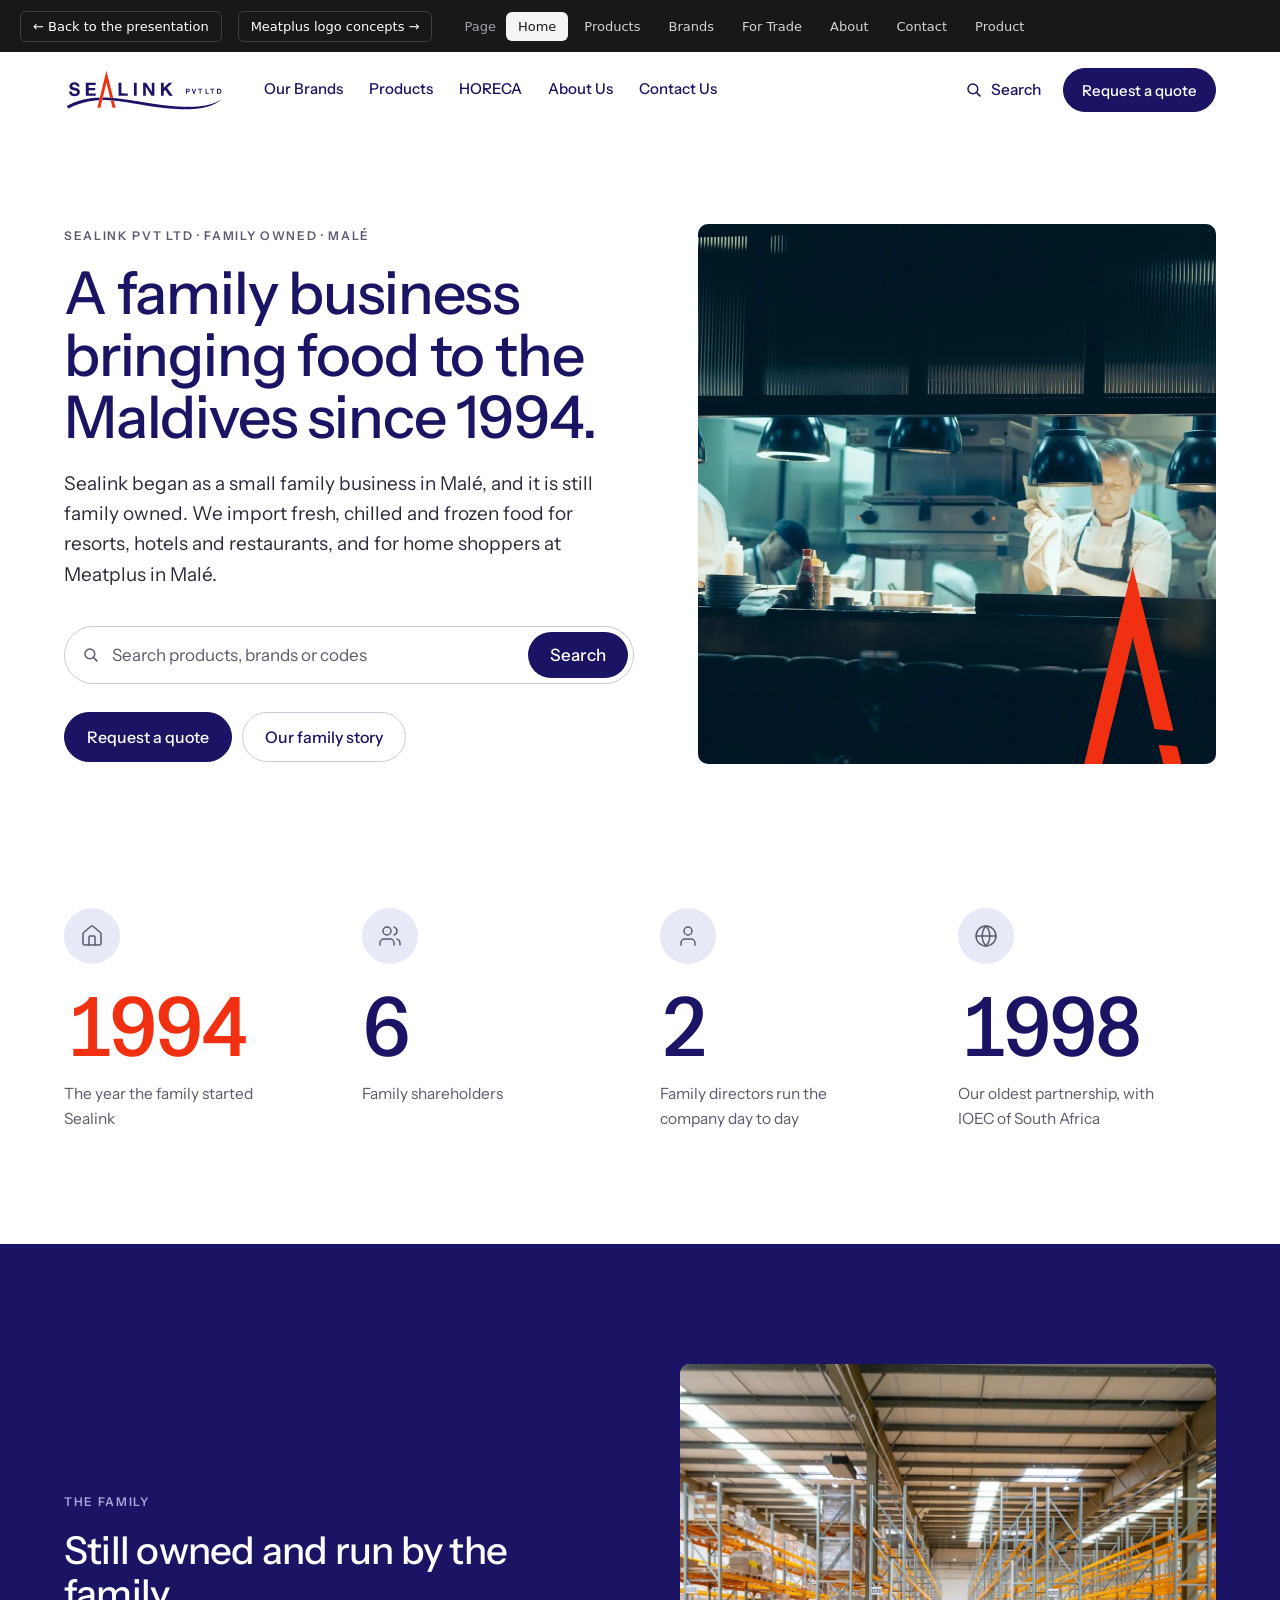
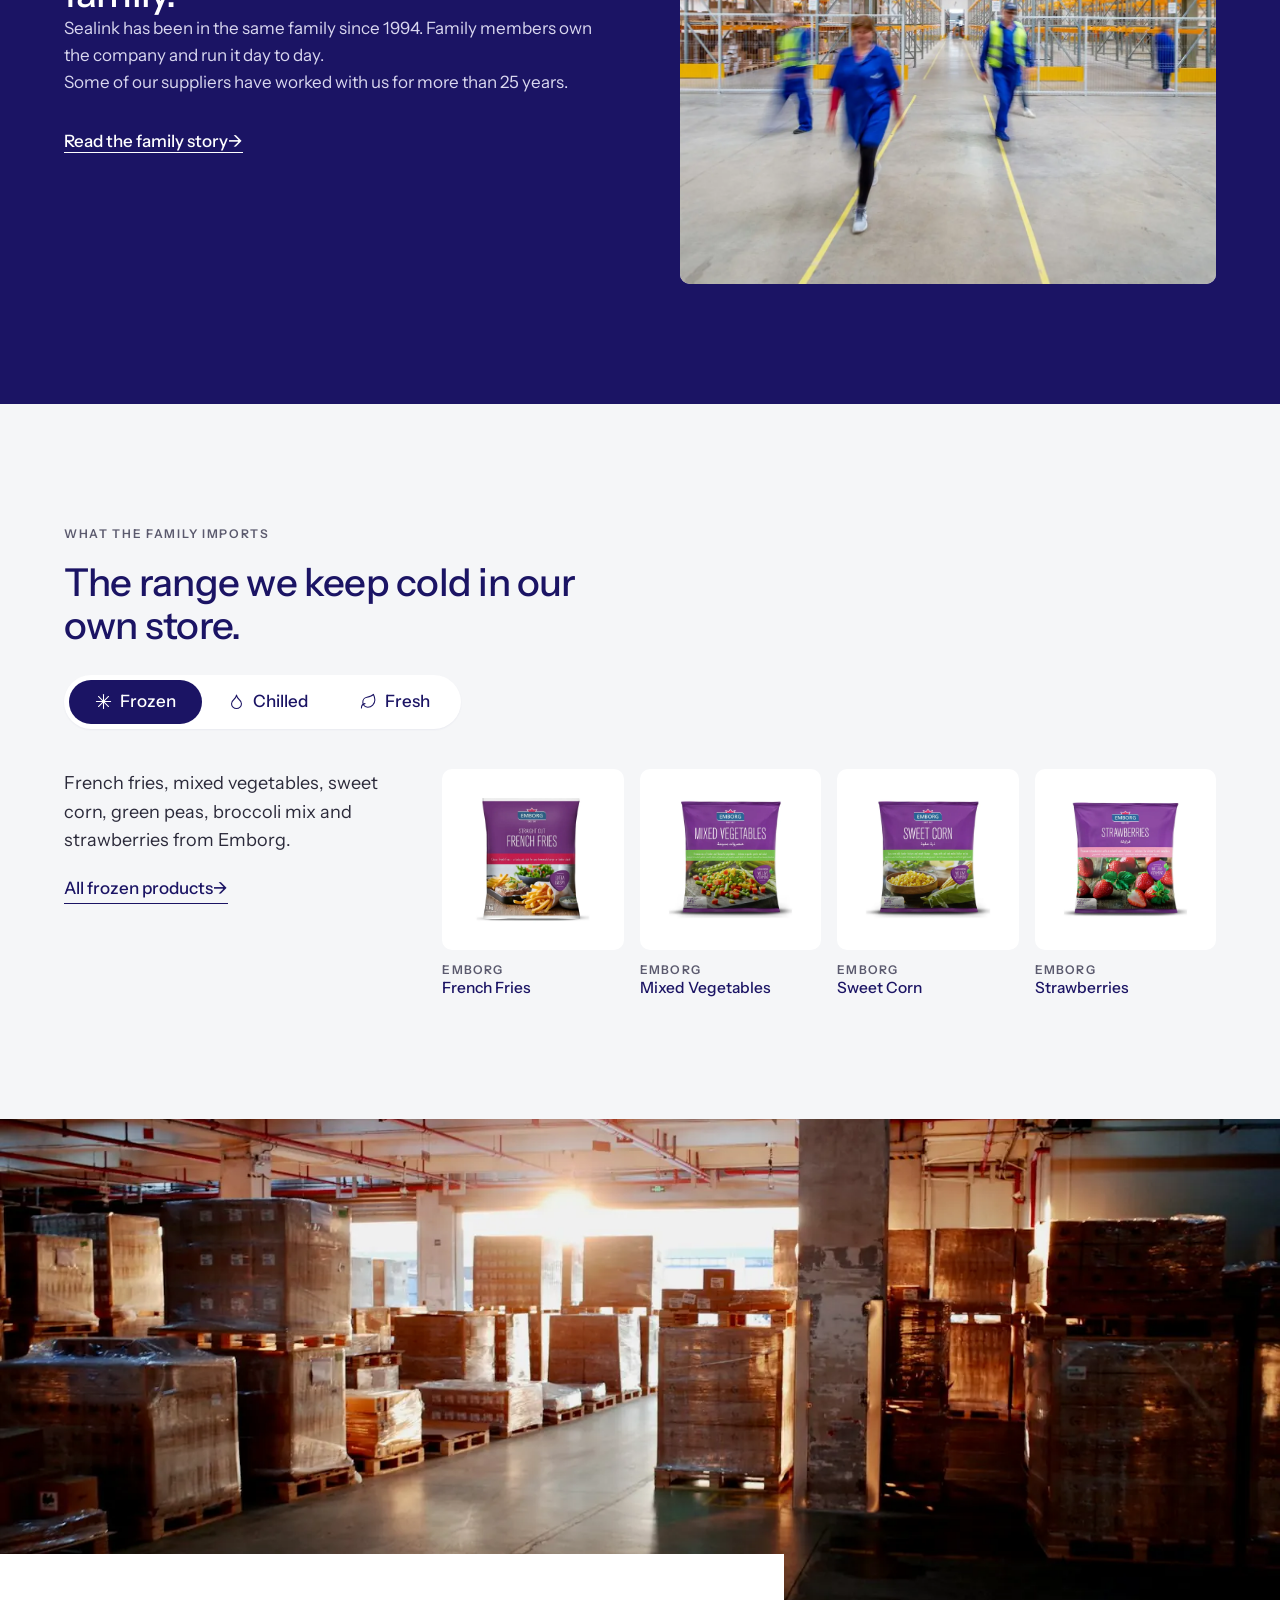
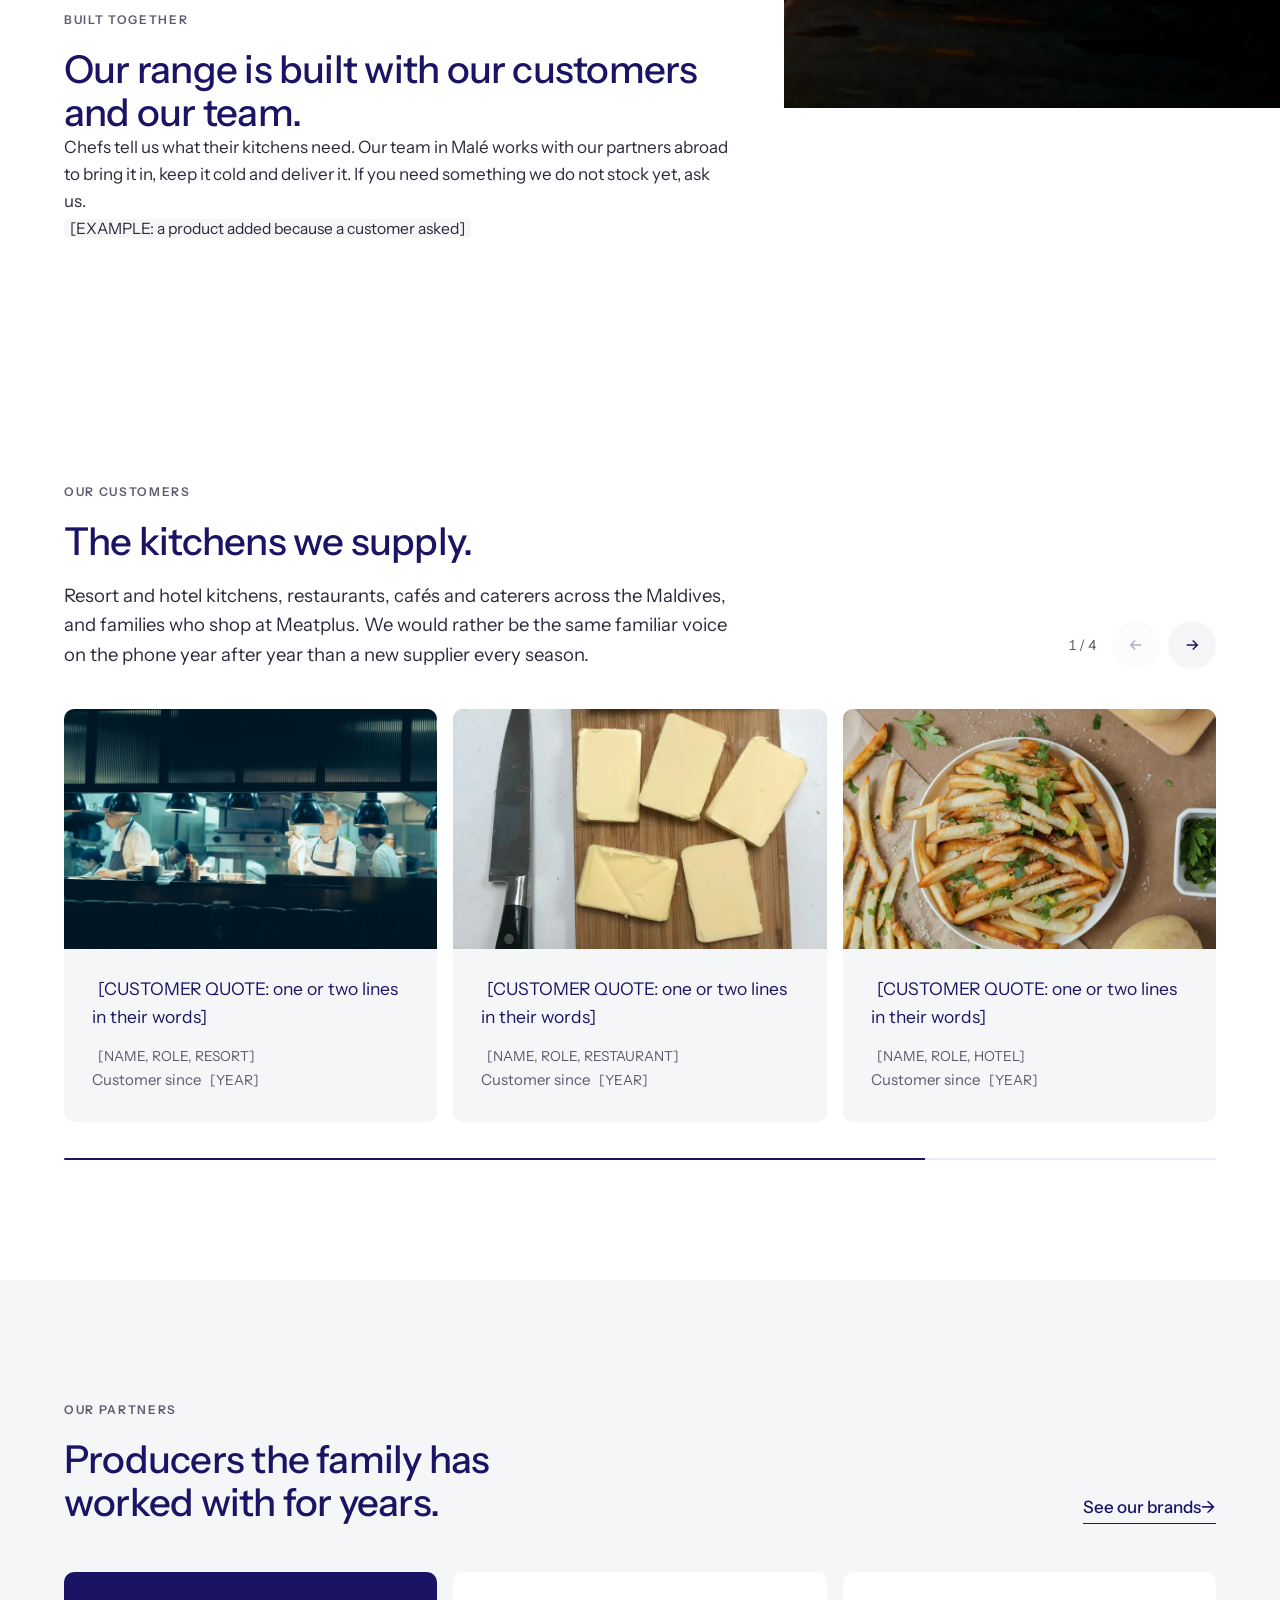
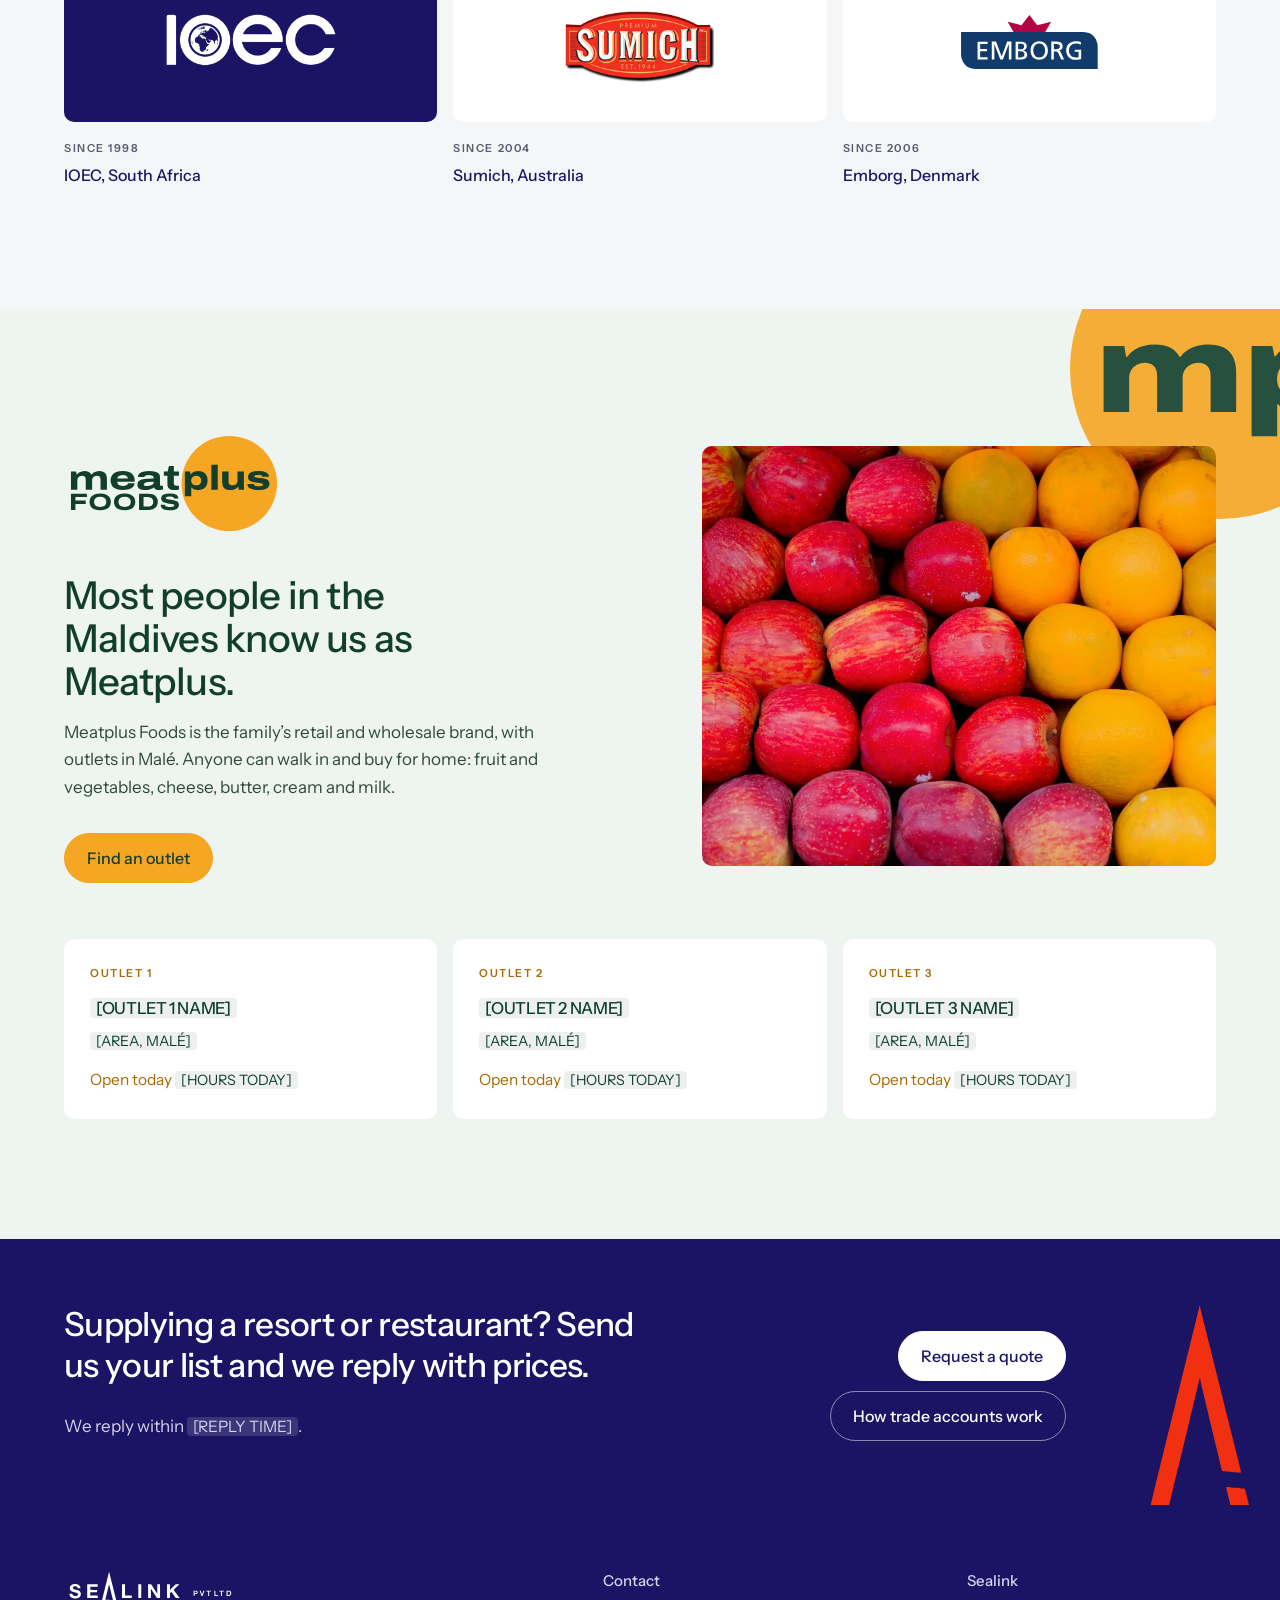
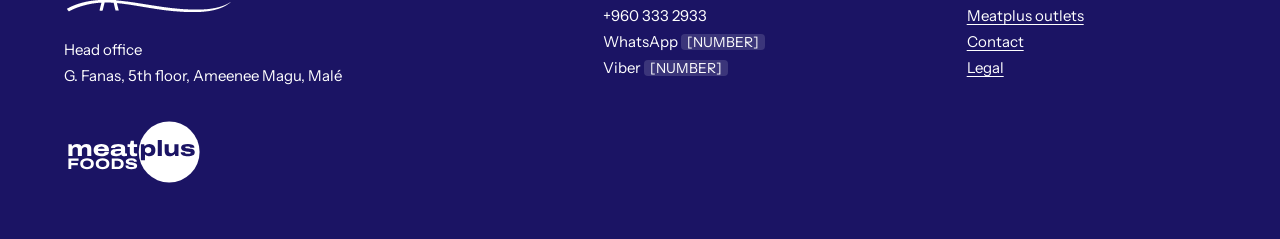
==== commit 96d8a95f: "Footer: white Meatplus logo with navy plus on the navy footer Co-Authored-By: Claude Opus 5.5 <norep" ====
--- a/concepts/index.html
+++ b/concepts/index.html
@@ -788,8 +788,7 @@
 [data-v="paper"] .pmp p{margin-top:8px;font-size:16px}
 [data-v="paper"] .pmp .lnk{color:#123F2C;margin-top:auto;padding-top:20px;background-position:0 100%}
 /* footer Meatplus tile */
-[data-v="paper"] .ft .mpf{display:inline-flex;align-items:center;margin-top:24px;padding:10px 16px;border-radius:12px;background:#EEF4EF;width:auto}
-[data-v="paper"] .ft .mpf img{width:120px;height:auto}
+[data-v="paper"] .ft .mpf{display:block;width:140px;height:auto;margin-top:28px}
 /* pinned timeline */
 [data-v="paper"] .trk-pin.pinned .trk-st{position:sticky;top:76px;padding-block:24px 16px}
 [data-v="paper"] .trk-pin.pinned .trk{scroll-snap-type:none;scroll-behavior:auto;cursor:default}
@@ -971,7 +970,7 @@
   <div class="ol">${[1,2,3].map(n=>`<a class="o" ${L('contact','&to=outlets')}><h3>${x(`[OUTLET ${n} NAME]`)}</h3><span>${x('[AREA, MALÉ]')}</span><span>Open today ${x('[HOURS TODAY]')}</span><span class="go">Address and hours</span></a>`).join('')}</div>
 </div></section>`;
 const footer=V=>`<footer class="ft"><div class="w"><div class="cols">
-  <div><img src="${LOGO_W}" alt="Sealink Pvt Ltd"><p style="margin-top:22px">Head office<br>G. Fanas, 5th floor, Ameenee Magu, Malé</p><span class="mpf"><img src="${MP}" alt="Meatplus Foods, our retail brand"></span></div>
+  <div><img src="${LOGO_W}" alt="Sealink Pvt Ltd"><p style="margin-top:22px">Head office<br>G. Fanas, 5th floor, Ameenee Magu, Malé</p><img class="mpf" src="meatplus/svg/foods-regular-white-navy.svg" alt="Meatplus Foods, our retail brand"></div>
   <div><h4>Contact</h4><p>+960 333 2933<br>WhatsApp ${x('[NUMBER]')}<br>Viber ${x('[NUMBER]')}</p></div>
   <div><h4>Sealink</h4><ul><li><a ${L('contact','&to=outlets')}>Meatplus outlets</a></li><li><a ${L('contact')}>Contact</a></li><li><a href="#">Legal</a></li></ul></div>
 </div></div></footer>`;
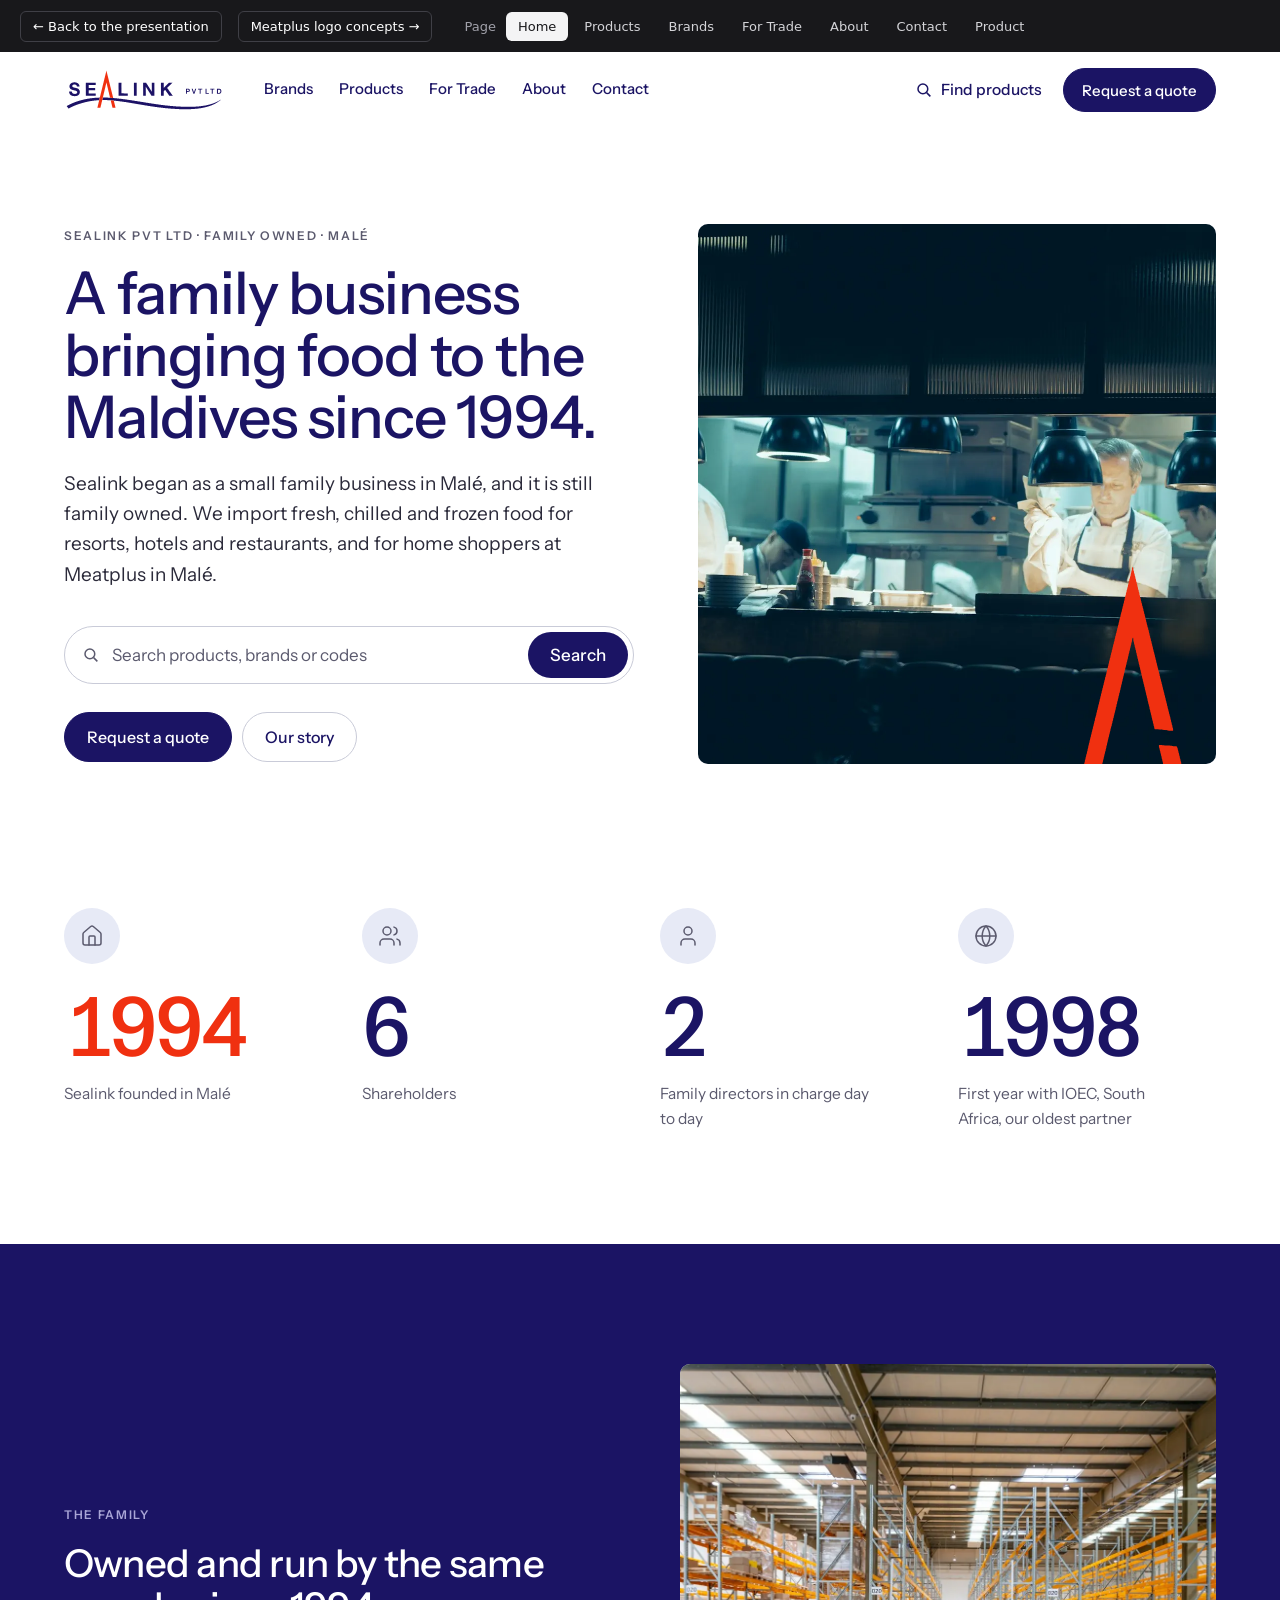
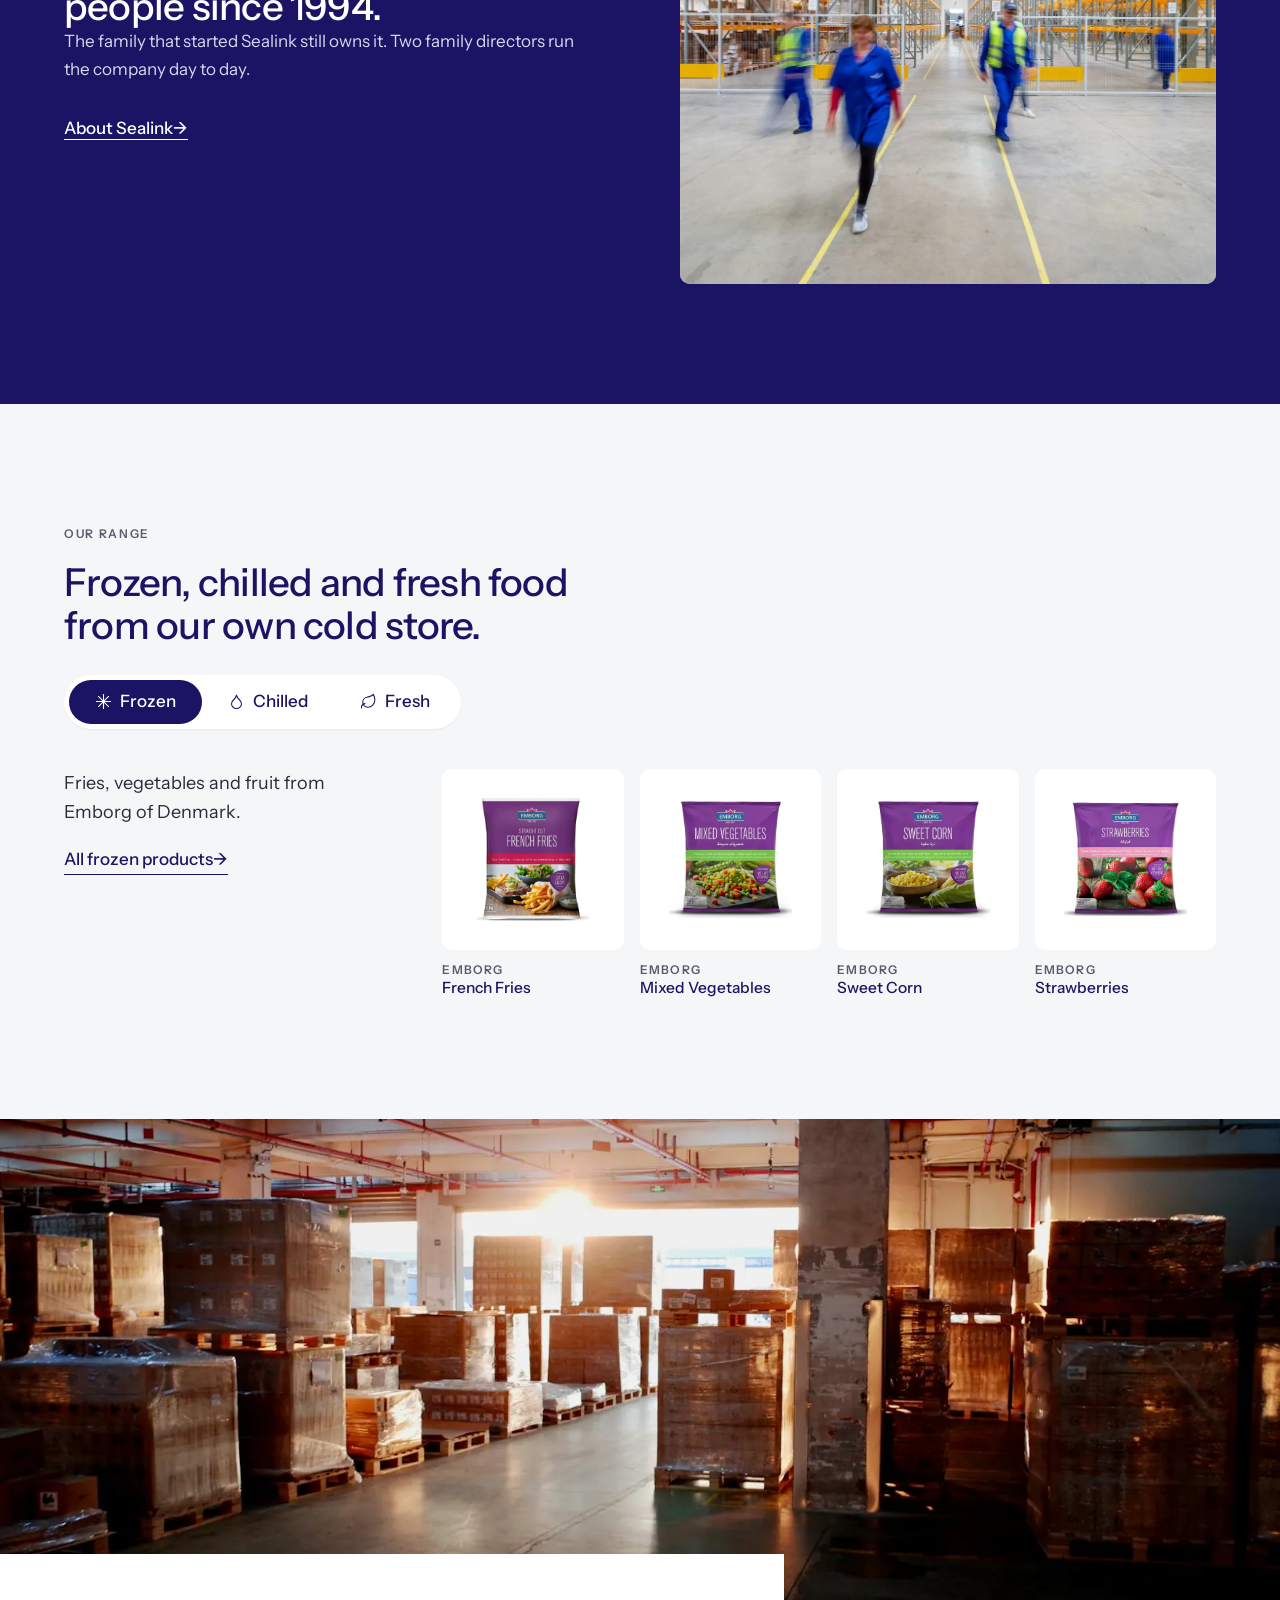
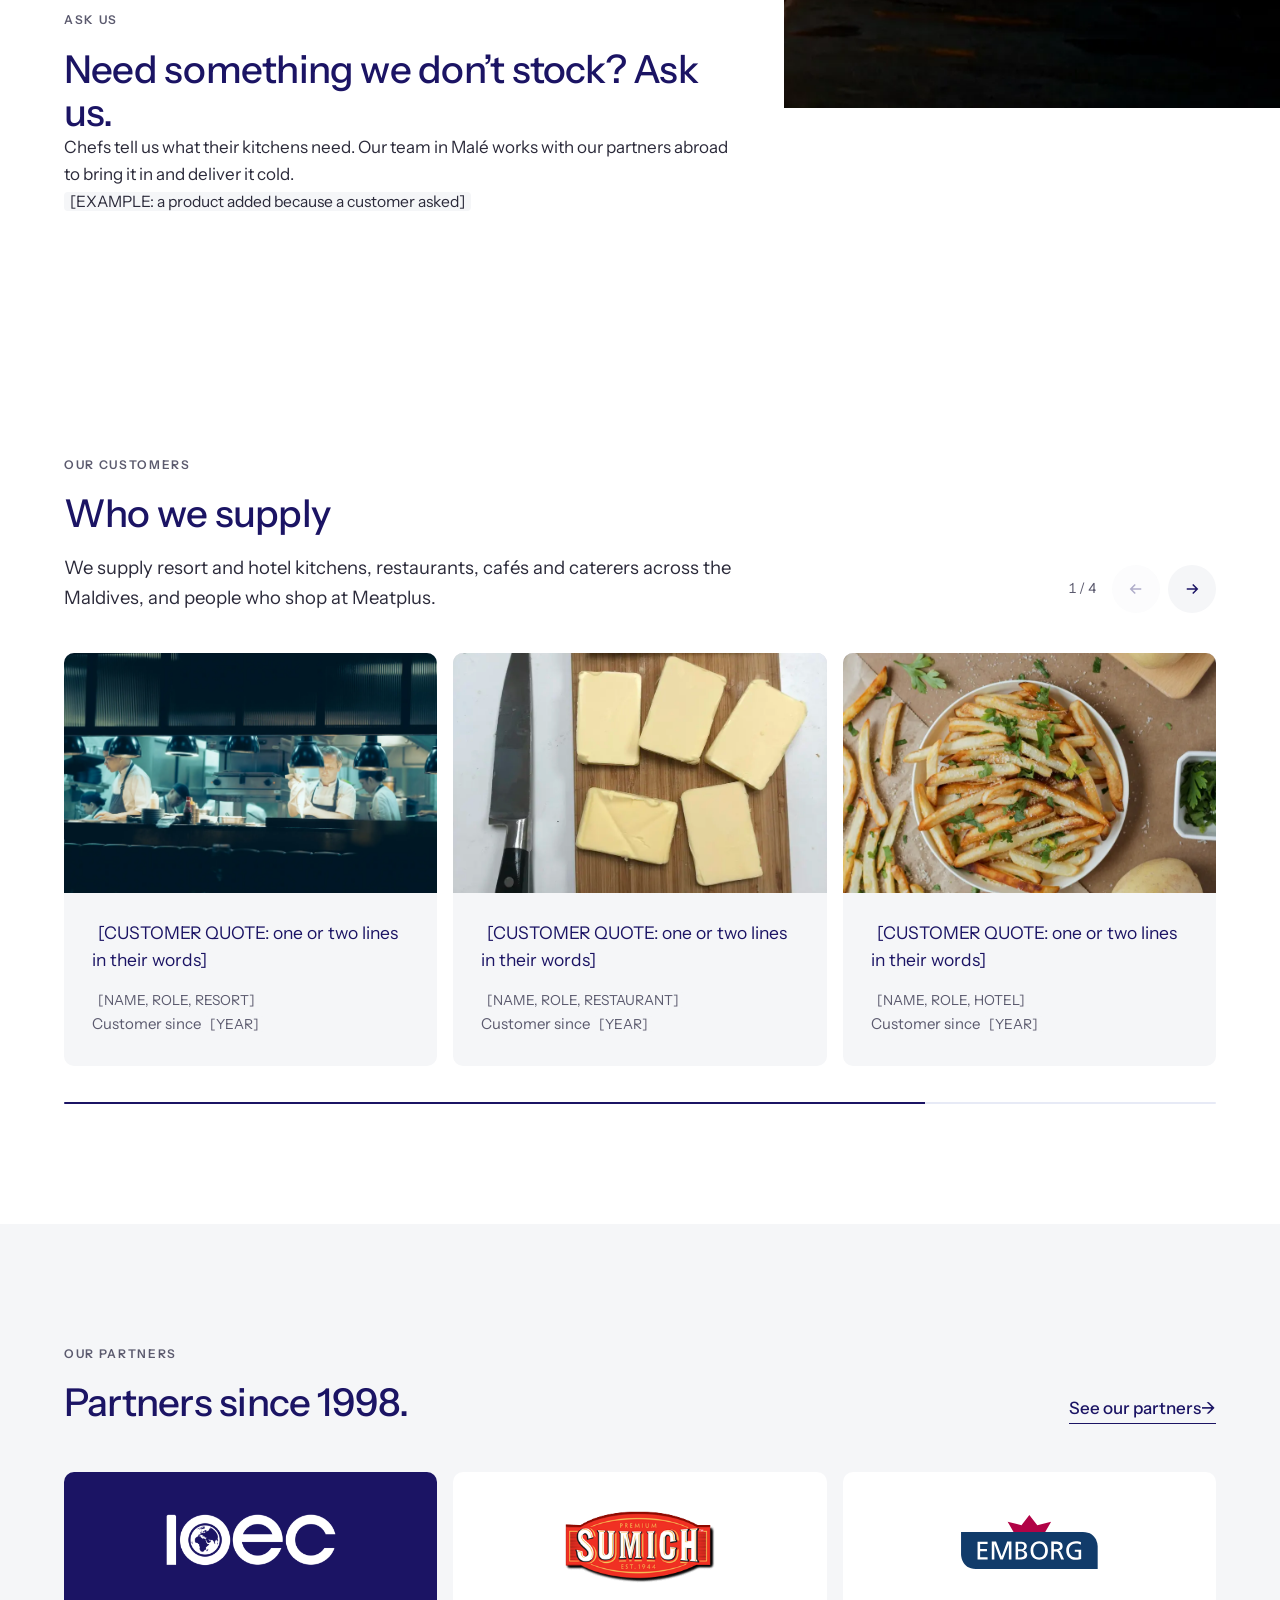
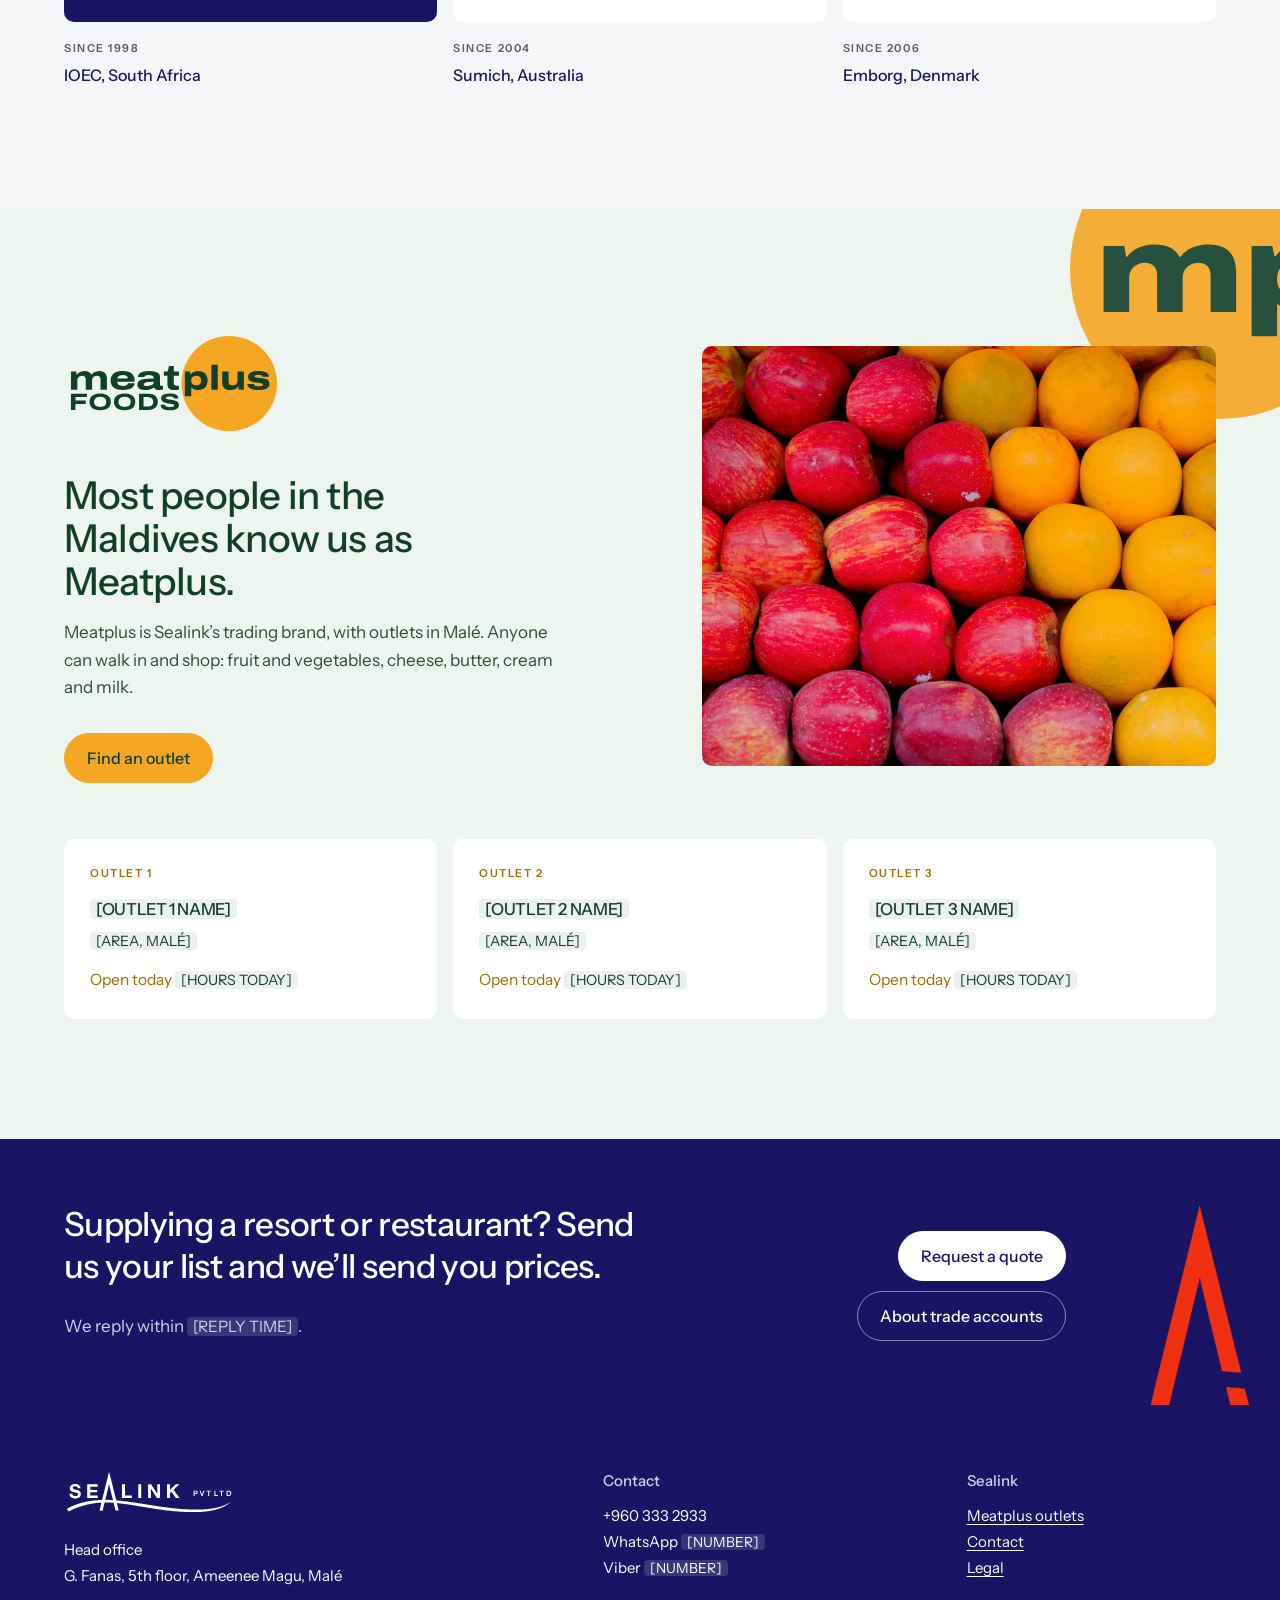
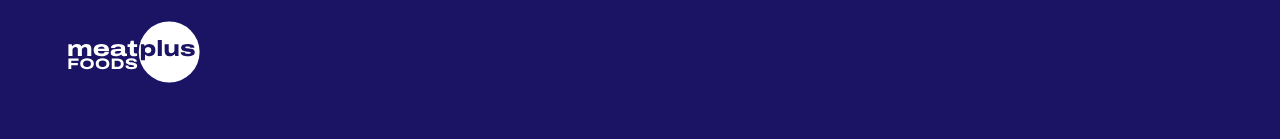
==== commit 7572e9f3: "Site copy: apply independent copywriting review (all but the Home hero) Co-Authored-By: Claude Opus " ====
--- a/concepts/index.html
+++ b/concepts/index.html
@@ -192,21 +192,13 @@
 [data-v="paper"] .btop .w{padding-block:64px 56px}
 [data-v="paper"] .btop h1{font-size:52px;line-height:1}
 [data-v="paper"] .btop p{font-size:20px;margin-top:16px;max-width:48ch}
-[data-v="paper"] .brand .w{display:grid;grid-template-columns:1.2fr 1fr;gap:56px;padding-block:64px;border-bottom:1px solid var(--line)}
-[data-v="paper"] .brand h2{font-size:40px;line-height:1.1}
-[data-v="paper"] .brand .meta{font-size:17px;color:var(--soft);margin-top:6px}
-[data-v="paper"] .brand .lines{margin-top:20px}
-[data-v="paper"] .brand .lines b{display:block;font-weight:500;color:var(--n);font-size:15px}
-[data-v="paper"] .brand .story{margin-top:18px}
-[data-v="paper"] .brand .btn{margin-top:28px}
-[data-v="paper"] .brand .ph{min-height:280px}
 [data-v="paper"] .origins .w{padding-block:40px;border-bottom:1px solid var(--line)}
 [data-v="paper"] .origins p{font-size:19px;color:var(--n)}
 [data-v="paper"] .others .w{padding-block:56px 72px}
 [data-v="paper"] .others h2{font-size:30px;margin-bottom:12px}
 @media (max-width:900px){
   [data-v="paper"] .hd .w{height:66px;gap:12px}[data-v="paper"] .hd .logo img{width:124px}
-  [data-v="paper"] .hero .w,[data-v="paper"] .why .w,[data-v="paper"] .trade .w,[data-v="paper"] .ptop .w,[data-v="paper"] .brand .w{grid-template-columns:1fr;gap:28px}
+  [data-v="paper"] .hero .w,[data-v="paper"] .why .w,[data-v="paper"] .trade .w,[data-v="paper"] .ptop .w{grid-template-columns:1fr;gap:28px}
   [data-v="paper"] .hero .w{padding-block:40px 52px}
   [data-v="paper"] .hero .ph{height:220px}
   [data-v="paper"] .hero .short .lb{display:none}
@@ -229,11 +221,10 @@
   [data-v="paper"] .card .nph{margin:-10px;width:calc(100% + 20px);height:calc(100% + 20px);padding:10px}[data-v="paper"] .card .nph b{font-size:20px}
   [data-v="paper"] .card .meta{padding:12px 12px 0}[data-v="paper"] .card .add{margin:12px}
   [data-v="paper"] .fbtn{display:inline-flex;height:44px;padding:0 16px;border:1px solid #C9CBD8;border-radius:4px;align-items:center;font-weight:500;color:var(--n)}
-  [data-v="paper"] .brand .ph{min-height:200px}
 }
 
 /* ruled rows: keep the rule to the content width, not the padded box */
-[data-v="paper"] .stabs .w,[data-v="paper"] .brand .w,[data-v="paper"] .origins .w{padding-inline:0;width:calc(100% - 2*var(--pad));max-width:1240px}
+[data-v="paper"] .stabs .w,[data-v="paper"] .origins .w{padding-inline:0;width:calc(100% - 2*var(--pad));max-width:1240px}
 
 /* sample photos fill the [PHOTO] slots */
 .ph.pic{position:relative;overflow:hidden;padding:0!important;border:0!important;background:#D9D7E6}
@@ -398,7 +389,7 @@
    ===================================================================== */
 [data-v="paper"]{--ease:cubic-bezier(.22,.7,.2,1);--rad:10px}
 /* fewer lines: spacing and soft bands instead of rules */
-[data-v="paper"] .hd,[data-v="paper"] .ptop,[data-v="paper"] .btop,[data-v="paper"] .outlet,[data-v="paper"] .mprow,[data-v="paper"] .mps,[data-v="paper"] .stabs .w,[data-v="paper"] .brand .w,[data-v="paper"] .origins .w{border:0}
+[data-v="paper"] .hd,[data-v="paper"] .ptop,[data-v="paper"] .btop,[data-v="paper"] .outlet,[data-v="paper"] .mprow,[data-v="paper"] .mps,[data-v="paper"] .stabs .w,[data-v="paper"] .origins .w{border:0}
 [data-v="paper"] .x{border:0;border-radius:4px}
 [data-v="paper"] .filters h3:not(:first-child){border-top:0;padding-top:0}
 [data-v="paper"] .card{border:0;border-radius:var(--rad);transition:box-shadow .35s var(--ease),transform .35s var(--ease)}
@@ -488,7 +479,6 @@
 [data-v="paper"] .logo-t img{max-height:72px;max-width:70%;width:auto;height:auto}
 [data-v="paper"] .logo-t b{display:block;color:var(--n);font-weight:500;font-size:16px}
 [data-v="paper"] .logo-t .lg.dk,[data-v="paper"] .pz:not(.band) .logo-t .lg.dk{background:var(--n)}
-[data-v="paper"] .brand .blogo.dk{background:var(--n);padding:12px 18px;border-radius:8px;height:72px}
 /* carousel */
 [data-v="paper"] .car .top{display:flex;justify-content:space-between;align-items:end;gap:24px;margin-bottom:40px}
 [data-v="paper"] .car .ctl{display:flex;gap:8px;flex:none}
@@ -552,11 +542,6 @@
 [data-v="paper"] .owners{margin-top:24px;font-size:16px;color:var(--soft)}
 [data-v="paper"] .quote{font-size:clamp(24px,2.4vw,34px);line-height:1.3;color:var(--n);max-width:32ch;letter-spacing:-.015em}
 /* Brands page */
-[data-v="paper"] .brand:nth-child(even){background:var(--band)}
-[data-v="paper"] .brand .w{padding-block:96px;align-items:center}
-[data-v="paper"] .brand .blogo{height:64px;width:auto;max-width:220px;margin-bottom:28px;object-fit:contain;object-position:left center}
-[data-v="paper"] .brand .ph{min-height:380px}
-[data-v="paper"] .brand .btn{margin-top:32px}
 [data-v="paper"] .origins{background:var(--band)}
 [data-v="paper"] .origins .w{padding-block:72px}
 [data-v="paper"] .ltile{height:120px;border-radius:var(--rad);background:var(--band);display:flex;align-items:center;justify-content:center;padding:16px;text-align:center}
@@ -590,8 +575,6 @@
   [data-v="paper"] .tlx [role=tab]{min-width:84px}
   [data-v="paper"] .person{grid-template-columns:96px 1fr;gap:18px;padding:20px}
   [data-v="paper"] .ab-top{padding-block:56px 40px}
-  [data-v="paper"] .brand .w{padding-block:56px}
-  [data-v="paper"] .brand .ph{min-height:220px}
   [data-v="paper"] .lwall{grid-template-columns:1fr 1fr}
 }
 
@@ -810,6 +793,25 @@
 [data-v="paper"] .spic.on{opacity:1;transform:none;transition:transform .75s var(--ease),opacity .55s var(--ease) .1s;z-index:1}
 [data-v="paper"] .spic .ph{border-radius:0}
 @media (prefers-reduced-motion:reduce){[data-v="paper"] .spic,[data-v="paper"] .spic.before,[data-v="paper"] .spic.on{transform:none;transition:opacity .4s!important}}
+
+/* Brands: logo cards */
+[data-v="paper"] .bcards-s{padding-block:8px 88px}
+[data-v="paper"] .bcards{display:grid;grid-template-columns:repeat(3,1fr);gap:20px}
+[data-v="paper"] .bcard{background:var(--band);border-radius:20px;padding:12px;display:flex;flex-direction:column;transition:transform .3s,box-shadow .3s}
+[data-v="paper"] .bcard:hover{transform:translateY(-4px);box-shadow:0 18px 40px rgba(27,20,100,.1)}
+[data-v="paper"] .bc-logo{background:#fff;border-radius:14px;height:200px;display:grid;place-items:center}
+[data-v="paper"] .bc-logo.dk{background:var(--n)}
+[data-v="paper"] .bc-logo img{max-height:84px;max-width:70%}
+[data-v="paper"] .bc-in{padding:22px 14px 18px;flex:1}
+[data-v="paper"] .bc-in h2{font-size:30px;line-height:1.1}
+[data-v="paper"] .bc-in .meta{color:var(--soft);margin-top:4px}
+[data-v="paper"] .bc-in .lines{margin-top:14px;color:var(--ink2)}
+[data-v="paper"] .bc-in .role{margin-top:6px;color:var(--soft);font-size:15px}
+[data-v="paper"] .since{display:inline-block;margin-top:14px;background:#fff;color:var(--n);border-radius:99px;padding:5px 12px;font-size:13px;font-weight:500}
+[data-v="paper"] .bc-ph{display:block;width:100%;aspect-ratio:4/3;object-fit:cover;border-radius:14px}
+[data-v="paper"] .bc-go{display:flex;justify-content:space-between;padding:16px 14px 6px;color:var(--n);font-weight:500;text-decoration:none}
+[data-v="paper"] .bc-go:hover span{transform:translateX(3px)}[data-v="paper"] .bc-go span{transition:transform .2s}
+@media(max-width:900px){[data-v="paper"] .bcards{grid-template-columns:1fr}[data-v="paper"] .bc-logo{height:150px}}
 </style>
 </head>
 <body>
@@ -826,9 +828,9 @@
 const IMG='products/';
 const LOGO='assets/sealink-logo-trace.svg', LOGO_W='assets/sealink-logo-trace-white.svg', MP='meatplus/svg/foods-regular-light.svg', MP_D='meatplus/svg/foods-regular-dark.svg', MP_M='meatplus/svg/amber-mark.svg';
 const PARTNERS=[
-  {name:'Emborg',logo:'emborg.svg',maker:'Uhrenholt',country:'Denmark',role:'Sole distributor since 2006',lines:'Butter, cheese, cream, frozen vegetables, frozen fruit, UHT milk, yogurt'},
-  {name:'Sumich',logo:'sumich.png',country:'Australia',role:'Sole distributor, partner since 2004',lines:'Carrots and other vegetables'},
-  {name:'IOEC',logo:'ioec.png',dark:1,country:'South Africa',role:'Partner since 1998',lines:'Apples and oranges'},
+  {name:'Emborg',logo:'emborg.svg',maker:'Uhrenholt',country:'Denmark',since:2006,short:'We are its sole distributor in the Maldives.',role:'Sole distributor since 2006',lines:'Butter, cheese, cream, frozen vegetables, frozen fruit, UHT milk, yogurt'},
+  {name:'Sumich',logo:'sumich.png',country:'Australia',since:2004,short:'We are its sole distributor in the Maldives.',role:'Sole distributor, partner since 2004',lines:'Carrots and other vegetables'},
+  {name:'IOEC',logo:'ioec.png',dark:1,country:'South Africa',since:1998,short:'Our oldest partner.',role:'Partner since 1998',lines:'Apples and oranges'},
 ];
 const CATS=['Cheese','Butter and cream','Milk and yogurt','Frozen vegetables','Frozen fruit','Plant-based','Fish and sausages','Fresh produce'];
 /* Emborg range from the client name list. Pack shots from emborg.com where available. */
@@ -931,7 +933,6 @@
 const PHOTO='assets/photos/';
 const pic=(f,alt,pos='50% 50%')=>`<div class="ph pic"><img src="${PHOTO+f}.webp" alt="Sample photo: ${alt}" style="object-position:${pos}"></div>`;
 const HERO={apex:['warehouse-racks','cold store racks and pallets','40% 50%'],cold:['warehouse-team','warehouse team at work','50% 55%'],paper:['chefs','chefs at work in a hotel kitchen','55% 60%']};
-const PARTNER_PIC={Emborg:['dairy-butter-cream','butter and cream','60% 50%'],Sumich:['carrots-crate','fresh carrots in a crate','55% 50%'],IOEC:['apples-oranges','apples and oranges','50% 50%']};
 const x=s=>`<span class="x">${s}</span>`;
 const A=(cls='')=>`<i class="A ${cls}" aria-hidden="true"></i>`;
 const ICO_S='<svg class="ico" viewBox="0 0 24 24" fill="none" stroke="currentColor" stroke-width="2" aria-hidden="true"><circle cx="10.5" cy="10.5" r="6.5"/><path d="m15.5 15.5 5 5"/></svg>';
@@ -941,11 +942,11 @@
 let CUR={v:'final',p:'home',bare:false};
 const L=(p,extra='')=>`href="#v=${CUR.v}&p=${p}${extra}${CUR.bare?'&bare':''}"`;
 /* Nav from the Novas proposal sitemap. Outlets live on Contact Us; Careers is left out of the nav. */
-const NAV=[['Our Brands','brands'],['Products','products'],['HORECA','trade'],['About Us','about'],['Contact Us','contact']];
+const NAV=[['Brands','brands'],['Products','products'],['For Trade','trade'],['About','about'],['Contact','contact']];
 const header=(V,P)=>`<header class="hd"><div class="w">
   <a class="logo" ${L('home')}><img src="${LOGO}" alt="Sealink Pvt Ltd, home"></a>
   <nav aria-label="Main" id="mainnav">${NAV.map(([n,k,id])=>`<a ${L(k)}${(id||k)===P?' aria-current="page"':''}>${n}</a>`).join('')}</nav>
-  <div class="side"><a class="hm" ${L('products')}>${ICO_S}Search</a><a class="btn" ${L('trade')}>Request a quote</a><button class="menu" type="button" aria-expanded="false" aria-controls="mainnav">Menu</button></div>
+  <div class="side"><a class="hm" ${L('products')}>${ICO_S}Find products</a><a class="btn" ${L('trade')}>Request a quote</a><button class="menu" type="button" aria-expanded="false" aria-controls="mainnav">Menu</button></div>
 </div></header>`;
 const search=(V,ph)=>`<form class="search" role="search" onsubmit="return false"><label class="q">${ICO_S}<span>${ph}</span></label><button class="go" type="button">Search</button></form>`;
 const stg=(name,on,V,sub)=>{
@@ -961,16 +962,8 @@
 const carousel=(label,head,slides)=>`<div class="car" role="region" aria-roledescription="carousel" aria-label="${label}"><div class="top">${head}<div class="ctl"><span class="cnt" aria-live="polite"></span><button type="button" class="prev" aria-label="Previous">${ARR(0)}</button><button type="button" class="next" aria-label="Next">${ARR(1)}</button></div></div>
   <div class="track" tabindex="0" aria-label="${label}, scroll sideways">${slides.join('')}</div><div class="prog" aria-hidden="true"><i></i></div></div>`;
 const outlet=V=>`<div class="outlet"><div class="w"><img src="${MP}" alt="Meatplus Foods"><span>Shopping for home? Visit a Meatplus outlet in Malé.</span><span>Open today ${x('[HOURS TODAY]')}</span><a class="lnk" ${L('contact','&to=outlets')}>Find an outlet</a></div></div>`;
-const meatplus=V=>`<section class="mps" aria-labelledby="mps-h"><div class="w">
-  <div class="txt"><img class="mplogo" src="${MP}" alt="Meatplus Foods">
-    <h2 id="mps-h">Buying for home? Shop at Meatplus Foods.</h2>
-    <p>Meatplus Foods is Sealink’s retail brand, with shops in Malé. Anyone can walk in and buy for home.</p>
-    <p>${x('[OUTLET RANGE: what the outlets sell]')}</p>
-    <a class="lnk" ${L('contact','&to=outlets')}>See all outlets</a></div>
-  <div class="ol">${[1,2,3].map(n=>`<a class="o" ${L('contact','&to=outlets')}><h3>${x(`[OUTLET ${n} NAME]`)}</h3><span>${x('[AREA, MALÉ]')}</span><span>Open today ${x('[HOURS TODAY]')}</span><span class="go">Address and hours</span></a>`).join('')}</div>
-</div></section>`;
 const footer=V=>`<footer class="ft"><div class="w"><div class="cols">
-  <div><img src="${LOGO_W}" alt="Sealink Pvt Ltd"><p style="margin-top:22px">Head office<br>G. Fanas, 5th floor, Ameenee Magu, Malé</p><img class="mpf" src="meatplus/svg/foods-regular-white-navy.svg" alt="Meatplus Foods, our retail brand"></div>
+  <div><img src="${LOGO_W}" alt="Sealink Pvt Ltd"><p style="margin-top:22px">Head office<br>G. Fanas, 5th floor, Ameenee Magu, Malé</p><img class="mpf" src="meatplus/svg/foods-regular-white-navy.svg" alt="Meatplus Foods, Sealink’s trading brand"></div>
   <div><h4>Contact</h4><p>+960 333 2933<br>WhatsApp ${x('[NUMBER]')}<br>Viber ${x('[NUMBER]')}</p></div>
   <div><h4>Sealink</h4><ul><li><a ${L('contact','&to=outlets')}>Meatplus outlets</a></li><li><a ${L('contact')}>Contact</a></li><li><a href="#">Legal</a></li></ul></div>
 </div></div></footer>`;
@@ -982,48 +975,47 @@
         <h1>A family business bringing food to the Maldives since 1994.</h1>
         <p class="who">Sealink began as a small family business in Malé, and it is still family owned. We import fresh, chilled and frozen food for resorts, hotels and restaurants, and for home shoppers at Meatplus in Malé.</p>
         ${search(V,'Search products, brands or codes')}
-        <div class="acts"><a class="btn" ${L('trade')}>Request a quote</a><a class="btn s" ${L('about')}>Our family story</a></div>
+        <div class="acts"><a class="btn" ${L('trade')}>Request a quote</a><a class="btn s" ${L('about')}>Our story</a></div>
       </div>${pic(...HERO[V])}</div></section>`;
   /* big numbers: all from the company profile */
   const stats = `<section class="stats"><div class="w"><ul class="nums">
-     <li>${ic('house','lg')}<b>1994</b><span>The year the family started Sealink</span></li>
-     <li>${ic('users','lg')}<b>6</b><span>Family shareholders</span></li>
-     <li>${ic('user','lg')}<b>2</b><span>Family directors run the company day to day</span></li>
-     <li>${ic('globe','lg')}<b>1998</b><span>Our oldest partnership, with IOEC of South Africa</span></li>
+     <li>${ic('house','lg')}<b>1994</b><span>Sealink founded in Malé</span></li>
+     <li>${ic('users','lg')}<b>6</b><span>Shareholders</span></li>
+     <li>${ic('user','lg')}<b>2</b><span>Family directors in charge day to day</span></li>
+     <li>${ic('globe','lg')}<b>1998</b><span>First year with IOEC, South Africa, our oldest partner</span></li>
    </ul></div></section>`;
   /* family: dark navy split */
   const family = `<section class="dark"><div class="w row2">
      <div><p class="eyebrow">The family</p>
-       <h2>Still owned and run by the family.</h2>
-       <p class="intro">Sealink has been in the same family since 1994. Family members own the company and run it day to day.</p>
-       <p class="intro">Some of our suppliers have worked with us for more than 25 years.</p>
-       <p style="margin-top:32px"><a class="lnk" ${L('about')}>Read the family story</a></p></div>
+       <h2>Owned and run by the same people since 1994.</h2>
+       <p class="intro">The family that started Sealink still owns it. Two family directors run the company day to day.</p>
+       <p style="margin-top:32px"><a class="lnk" ${L('about')}>About Sealink</a></p></div>
      ${pic('warehouse-team','warehouse team at work','50% 55%')}
    </div></section>`;
   /* range: segmented tabs with a moving indicator, then a card grid */
   const pick=(st,names)=>names.map(n=>PRODUCTS.find(p=>p.st===st&&p.name.startsWith(n))).filter(Boolean);
   const tile=p=>`<a class="tile" ${L('product','&i='+PRODUCTS.indexOf(p))}><span class="im"><img src="${pimg(p)}" alt="" loading="lazy"></span><span class="tb2"><small>${p.brand}</small>${p.name.split(',')[0]}</span></a>`;
   const RANGE=[
-    {tab:`${svgi('snow')}Frozen`,k:'Frozen',txt:'French fries, mixed vegetables, sweet corn, green peas, broccoli mix and strawberries from Emborg.',ps:pick('Frozen',['French Fries, straight','Mixed Vegetables','Sweet Corn','Strawberries'])},
+    {tab:`${svgi('snow')}Frozen`,k:'Frozen',txt:'Fries, vegetables and fruit from Emborg of Denmark.',ps:pick('Frozen',['French Fries, straight','Mixed Vegetables','Sweet Corn','Strawberries'])},
     {tab:`${svgi('drop')}Chilled`,k:'Chilled',txt:'Butter, cheese, cooking and whipping cream, UHT milk and yogurt from Emborg.',ps:pick('Chilled',['Butter, unsalted','Mozzarella, shredded','Whipping Cream','Yogurt'])},
-    {tab:`${svgi('leaf')}Fresh`,k:'Fresh',txt:'Australian carrots from Sumich, and apples and oranges from South Africa, Australia, New Zealand and France.',ps:pick('Fresh',['Carrots','Apples','Oranges'])},
+    {tab:`${svgi('leaf')}Fresh`,k:'Fresh',txt:'Carrots from Sumich in Australia. Apples and oranges from South Africa, Australia, New Zealand and France.',ps:pick('Fresh',['Carrots','Apples','Oranges'])},
   ];
   const range = `<section class="pz band range"><div class="w">
-     <div class="top"><div><p class="eyebrow">What the family imports</p><h2>The range we keep cold in our own store.</h2></div>
+     <div class="top"><div><p class="eyebrow">Our range</p><h2>Frozen, chilled and fresh food from our own cold store.</h2></div>
      </div>
      ${tabs('rg','Storage type',RANGE.map(r=>({tab:r.tab,body:`<div class="pnl"><div><p>${r.txt}</p><a class="lnk" ${L('products')}>All ${r.k.toLowerCase()} products</a></div><div class="tiles">${r.ps.map(tile).join('')}</div></div>`})),'seg')}
    </div></section>`;
   /* built together: full-bleed photo with an overlapping panel */
   const together = `<section class="ovl"><div class="ovl-img">${pic('warehouse-pallets','pallets in the cold store','50% 60%')}</div>
-     <div class="w"><div class="ovl-p"><p class="eyebrow">Built together</p>
-       <h2>Our range is built with our customers and our team.</h2>
-       <p class="intro">Chefs tell us what their kitchens need. Our team in Malé works with our partners abroad to bring it in, keep it cold and deliver it. If you need something we do not stock yet, ask us.</p>
+     <div class="w"><div class="ovl-p"><p class="eyebrow">Ask us</p>
+       <h2>Need something we don’t stock? Ask us.</h2>
+       <p class="intro">Chefs tell us what their kitchens need. Our team in Malé works with our partners abroad to bring it in and deliver it cold.</p>
        <p class="intro">${x('[EXAMPLE: a product added because a customer asked]')}</p></div></div></section>`;
   /* customers: carousel with progress */
   const cslide=(f,alt,pos,who)=>`<article class="slide">${pic(f,alt,pos)}<div class="in"><q>${x('[CUSTOMER QUOTE: one or two lines in their words]')}</q><p class="by">${who}<br>Customer since ${x('[YEAR]')}</p></div></article>`;
   const customers = `<section class="pz"><div class="w">
-     ${carousel('Our customers',`<div><p class="eyebrow">Our customers</p><h2>The kitchens we supply.</h2>
-       <p class="intro">Resort and hotel kitchens, restaurants, cafés and caterers across the Maldives, and families who shop at Meatplus. We would rather be the same familiar voice on the phone year after year than a new supplier every season.</p></div>`,[
+     ${carousel('Our customers',`<div><p class="eyebrow">Our customers</p><h2>Who we supply</h2>
+       <p class="intro">We supply resort and hotel kitchens, restaurants, cafés and caterers across the Maldives, and people who shop at Meatplus.</p></div>`,[
        cslide('chefs','chefs at work in a hotel kitchen','55% 60%',x('[NAME, ROLE, RESORT]')),
        cslide('cheese','cheese on a board','50% 50%',x('[NAME, ROLE, RESTAURANT]')),
        cslide('fries','fries in a basket','50% 50%',x('[NAME, ROLE, HOTEL]')),
@@ -1031,19 +1023,19 @@
    </div></section>`;
   /* partners: card grid */
   const partners = `<section class="pz band"><div class="w">
-     <div class="top2"><div><p class="eyebrow">Our partners</p><h2>Producers the family has worked with for years.</h2></div><a class="lnk" ${L('brands')}>See our brands</a></div>
+     <div class="top2"><div><p class="eyebrow">Our partners</p><h2>Partners since 1998.</h2></div><a class="lnk" ${L('brands')}>See our partners</a></div>
      <div class="logos">${PARTNERS.slice().sort((a,b)=>a.role.match(/\d{4}/)[0]-b.role.match(/\d{4}/)[0]).map(p=>`<a class="logo-t" ${L('brands')}><span class="lg${p.dark?' dk':''}"${p.dark?' style="background:var(--n)"':''}><img src="${lg(p)}" alt="${p.name}"></span><span><small class="sc">Since ${p.role.match(/\d{4}/)[0]}</small><b>${p.name}, ${p.country}</b></span></a>`).join('')}</div>
    </div></section>`;
-  const tradeBand = `<section class="trade" style="margin-top:0">${A('crop')}<div class="w"><h2>Supplying a resort or restaurant? Send us your list and we reply with prices.</h2>
+  const tradeBand = `<section class="trade" style="margin-top:0">${A('crop')}<div class="w"><h2>Supplying a resort or restaurant? Send us your list and we’ll send you prices.</h2>
      <p class="rt">We reply within ${x('[REPLY TIME]')}.</p>
-     <div class="acts"><a class="btn" ${L('trade')}>Request a quote</a><a class="btn s" ${L('trade')}>How trade accounts work</a></div></div></section>`;
+     <div class="acts"><a class="btn" ${L('trade')}>Request a quote</a><a class="btn s" ${L('trade')}>About trade accounts</a></div></div></section>`;
   return header(V,'home')+`<main>${hero}${stats}${family}${range}${together}${customers}${partners}${mpSection()}${tradeBand}</main>`+footer(V);
 }
 /* Meatplus Foods: deep green and amber, variation 1 */
 const mpSection=()=>`<section class="mpg" aria-labelledby="mp-h"><img class="mpg-mark" src="${MP_M}" alt=""><div class="w">
    <div class="mpg-in"><div class="txt"><img class="mpg-logo" src="${MP}" alt="Meatplus Foods">
      <h2 id="mp-h">Most people in the Maldives know us as Meatplus.</h2>
-     <p>Meatplus Foods is the family’s retail and wholesale brand, with outlets in Malé. Anyone can walk in and buy for home: fruit and vegetables, cheese, butter, cream and milk.</p>
+     <p>Meatplus is Sealink’s trading brand, with outlets in Malé. Anyone can walk in and shop: fruit and vegetables, cheese, butter, cream and milk.</p>
      <div class="acts"><a class="btn amb" ${L('contact','&to=outlets')}>Find an outlet</a></div></div>
      ${pic('apples-oranges','apples and oranges','50% 50%')}</div>
    <div class="mpg-ol">${[1,2,3].map(n=>`<a class="o" ${L('contact','&to=outlets')}><small class="sc">Outlet ${n}</small><h3>${x(`[OUTLET ${n} NAME]`)}</h3><span>${x('[AREA, MALÉ]')}</span><span class="open">Open today ${x('[HOURS TODAY]')}</span></a>`).join('')}</div>
@@ -1055,50 +1047,47 @@
   const pack = (p.pack || '[PACK]') + (p.origin ? ' · '+p.origin : '');
   const st = `<p class="st">${p.st}</p>`;
   const meta = `<div class="meta"><p class="br">${p.brand}</p><h3>${p.name}</h3><div class="chips"><span class="pk">${pack}</span>${st.replace('<p','<span').replace('</p>','</span>')}</div></div>`;
-  return `<article class="card"><div class="img">${img}</div>${meta}<button class="add${p.inq?' in':''}" type="button">${p.inq?'In quote list':'Add to quote'}</button></article>`;
+  return `<article class="card"><div class="img">${img}</div>${meta}<button class="add${p.inq?' in':''}" type="button">${p.inq?'Added to quote':'Add to quote'}</button></article>`;
 }
 function products(V){
   const tabs = ['All','Frozen','Chilled','Fresh'].map((s,i)=>stg(s,i===0,V)).join('');
   const chk=(l,c)=>`<label><input type="checkbox"${c?' checked':''}> ${l}</label>`;
   return header(V,'products')+`<main>
    <section class="phero"><div class="w">
-     <div class="pl"><div class="ptitle"><h1>Products</h1><span class="pbar" aria-hidden="true"></span><a class="pmpl" ${L('contact','&to=outlets')}><small>In store at</small><img src="${MP}" alt="Meatplus Foods"></a></div><p class="pintro">We sell to resorts, hotels, restaurants and shops by the case. Add products to a quote list and we reply with prices.</p></div>
+     <div class="pl"><div class="ptitle"><h1>Products</h1><span class="pbar" aria-hidden="true"></span><a class="pmpl" ${L('contact','&to=outlets')}><small>In store at</small><img src="${MP}" alt="Meatplus Foods"></a></div><p class="pintro">Trade customers buy by the case. Add products to your quote list and we’ll send you prices. Shopping for home? Visit a Meatplus outlet.</p></div>
      <div class="pr">${search(V,'Search products, brands or codes')}</div>
    </div></section>
    <div class="stabs"><div class="w" role="tablist" aria-label="Storage">${tabs}</div></div>
    <div class="w pbody">
      <aside class="filters" aria-label="Filters">
-       <h3>Storage</h3>${['Frozen','Chilled','Fresh'].map(s=>chk(s)).join('')}
+       <h3>Type</h3>${['Frozen','Chilled','Fresh'].map(s=>chk(s)).join('')}
        <h3>Category</h3>${CATS.map(c=>chk(c)).join('')}
        <h3>Brand</h3>${['Emborg','Sumich','IOEC'].map(b=>chk(b)).join('')}
      </aside>
      <div class="res">
        <div class="rbar"><b>${PRODUCTS.length} products</b><button class="fbtn" type="button">Filters</button><span class="sort">Sort: A to Z</span></div>
        <div class="grid">${PRODUCTS.map(p=>card(p,V)).join('')}</div>
-       <div class="nores"><span class="tag">When a search finds nothing</span><p>No match for ‘lamb shank’. Try a category, or ask us on WhatsApp. We may stock it.</p></div>
+       <div class="nores"><span class="tag">When a search finds nothing</span><p>No results for ‘lamb shank’. Try another word or a category, or ask us on WhatsApp. We may be able to bring it in.</p></div>
      </div>
    </div>
-   <div class="qbar"><div class="w"><b>Quote list</b><span class="n">3 items</span><a class="btn" ${L('trade')}>Send list</a></div></div>
+   <div class="qbar"><div class="w"><b>Your quote list</b><span class="n">3 items</span><a class="btn" ${L('trade')}>Send quote request</a></div></div>
   </main>`+footer(V);
 }
 function brands(V){
-  const STORY={Emborg:'Emborg is made by Uhrenholt of Denmark. Sealink and Uhrenholt have worked together since 2006, and Sealink is the sole distributor of Emborg in the Maldives.',
-    Sumich:'Sumich is an Australian grower. It has been a Sealink partner since 2004, and Sealink is its sole distributor in the Maldives.',
-    IOEC:'Sealink has imported fruit through IOEC, South Africa, since 1998. It is our longest partnership.'};
-  const block=p=>{
-    const meta = `${p.maker?p.maker+', ':''}${p.country}`;
-    return `<article class="brand"><div class="w">
-      <div class="txt"><img class="blogo${p.dark?' dk':''}" src="${lg(p)}" alt="${p.name} logo"><h2>${p.name}</h2><p class="meta">${meta}</p>
-      <p class="story">${STORY[p.name]}</p><div class="lines"><b>What we bring in</b>${p.lines}</div>
-      <a class="btn s" ${L('products')}>See ${p.name} products</a></div>
-      ${pic(...PARTNER_PIC[p.name])}</div></article>`;
-  };
+  /* Lifestyle photos: free Unsplash stock (Unsplash License) until Sealink sends its own. */
+  const LIFE={Emborg:['life-breakfast','Grandmother and granddaughter at breakfast'],Sumich:['life-cooking','A mother and child cooking vegetables at home'],IOEC:['life-fruit','A bowl of oranges and apples']};
+  const card=p=>`<article class="bcard">
+      <div class="bc-logo${p.dark?' dk':''}"><img src="${lg(p)}" alt="${p.name} logo"></div>
+      <div class="bc-in"><h2>${p.name}</h2><p class="meta">${p.maker?p.maker+', ':''}${p.country}</p>
+        <p class="lines">${p.lines}</p><p class="role">${p.short}</p><span class="since">Since ${p.since}</span></div>
+      <img class="bc-ph" src="assets/photos/${LIFE[p.name][0]}.webp" alt="Sample photo: ${LIFE[p.name][1]}" loading="lazy">
+      <a class="bc-go" ${L('products')}>See ${p.name} products <span aria-hidden="true">&rarr;</span></a>
+    </article>`;
   return header(V,'brands')+`<main>
-   <section class="ab-top"><div class="w"><p class="eyebrow">Our brands</p><h1>The producers behind our range.</h1><p class="intro">We are the Maldives distributor for these producers, some for more than 25 years.</p>
-     <div class="logos">${PARTNERS.map(p=>`<div class="logo-t"><span class="lg${p.dark?' dk':''}" style="${p.dark?'':'background:var(--band)'}"><img src="${lg(p)}" alt="${p.name}"></span></div>`).join('')}</div></div></section>
-   <div class="brands">${PARTNERS.map(block).join('')}</div>
-   <section class="origins"><div class="w"><p class="eyebrow">Fruit origins</p><p>We also bring in apples and oranges from South Africa, Australia, New Zealand and France. ${x('[SEASONS]')}</p></div></section>
-   <section class="pz"><div class="w"><p class="eyebrow">Other brands</p><h2>Other brands we carry</h2>
+   <section class="ab-top"><div class="w"><p class="eyebrow">Our brands</p><h1>The brands we bring to the Maldives.</h1><p class="intro">We are the sole Maldives distributor for Emborg and Sumich, and we have worked with IOEC since 1998.</p></div></section>
+   <section class="bcards-s"><div class="w"><div class="bcards">${PARTNERS.map(card).join('')}</div></div></section>
+   <section class="origins"><div class="w"><p class="eyebrow">Where our fruit comes from</p><p>We also bring in apples and oranges from South Africa, Australia, New Zealand and France. ${x('[SEASONS]')}</p></div></section>
+   <section class="pz"><div class="w"><h2>Other brands we carry</h2>
      <div class="lwall">${[1,2,3,4].map(n=>`<div class="ltile">${x(`[BRAND ${n} LOGO]`)}</div>`).join('')}</div>
      <p class="intro">${x('[FULL BRAND LIST, with logo files from Sealink]')}</p></div></section>
   </main>`+footer(V);
@@ -1115,23 +1104,23 @@
   ${field('Phone or WhatsApp','tel')}${field('Email','email','','(optional)')}
   ${field('Business type',['Resort','Hotel','Restaurant or café','Caterer','Other'])}${field('Island or atoll')}
   ${field('Your product list','area','full')}
-  <div class="send full"><button class="btn" type="button">Send request</button><p>We reply within ${x('[REPLY TIME]')}.</p></div>
+  <div class="send full"><button class="btn" type="button">Send quote request</button><p>We reply within ${x('[REPLY TIME]')}.</p></div>
 </form>`;
 
 function trade(V){
   const steps=[
-    ['list','Send your list','Use the form on this page, or send the list on WhatsApp or Viber. You can also tick items on the products page with Add to quote.'],
-    ['tag','We reply with prices',`We send a price for each item on your list within ${x('[REPLY TIME]')}.`],
+    ['list','Send your list','Fill in the form below, or send your list by WhatsApp or Viber. You can also build a list on the Products page with the Add to quote button.'],
+    ['tag','We send prices',`We send a price for each item on your list within ${x('[REPLY TIME]')}.`],
     ['check','Confirm the order','Tell us what you want to order and when you need it.'],
-    ['truck','Delivery',`${x('[DELIVERY: days, order cut-off, atolls served]')}`],
+    ['truck','We deliver',`${x('[DELIVERY: days, order cut-off, atolls served]')}`],
   ];
   return header(V,'trade')+`<main>
-   ${pageTop('For Trade','For resorts, hotels, restaurants and caterers in the Maldives. Send us your product list and we reply with trade prices.')}
+   ${pageTop('For Trade','If you buy for a resort, hotel, restaurant or catering business in the Maldives, send us your product list. We’ll send you trade prices.')}
    <section class="sec"><div class="w">${sh('How a quote works')}
      <ol class="steps">${steps.map(([k,h,p])=>`<li>${ic(k,'lg')}<h3>${h}</h3><p>${p}</p></li>`).join('')}</ol></div></section>
    <section class="sec"><div class="w split">
      <div>${sh('Trade accounts')}<p class="lede">Regular customers can open a trade account. ${x('[ACCOUNT: who can open one and what we need]')}</p>
-       <a class="lnk" ${L('products')}>Browse products</a></div>
+       <a class="lnk" ${L('products')}>See products</a></div>
      ${facts([['Prices',x('[PRICE TERMS]')],['Payment',x('[PAYMENT TERMS]')],['Minimum order',x('[MINIMUM ORDER]')],['Delivery',x('[DELIVERY: atolls served]')],['Certificates',x('[HALAL CERTIFICATE]')]])}
    </div></section>
    <section class="fband" id="quote"><div class="w">
@@ -1172,51 +1161,51 @@
     ['1994','house','Moosa Hassan starts Sealink','Sealink Pvt Ltd is registered in the Maldives as a trading company, importing and distributing food.'],
     ['1998','leaf','Fruit from South Africa','Sealink starts working with IOEC, South Africa, on fruit imports.'],
     ['2004','leaf','Sumich, Australia','Sumich becomes a partner. Sealink is its sole distributor for Australian carrots and other vegetables.'],
-    ['2006','snow','Emborg, and Reena joins','Sealink and Uhrenholt of Denmark begin working together; Sealink is the sole distributor of Emborg. Reena Moosa joins the company.'],
+    ['2006','snow','Emborg, Denmark','Sealink becomes sole distributor of Emborg, made by Uhrenholt of Denmark. Reena Moosa joins the company.'],
     ['2009','user','Dheena joins','Dheena Moosa joins after more than six years in the government sector.'],
     [x('[YEAR]'),'box','The first Meatplus outlet',x('[MEATPLUS STORY: when and where the first outlet opened]')],
-    ['Today','bldg','Still family owned','One of the main food importers in the Maldives, with its own cold store and a retail and wholesale outlet.'],
+    ['Today','bldg','Still family owned','Sealink is one of the main food importers in the Maldives, with its own cold store and Meatplus outlets.'],
   ];
   const track = `<section class="pz trk-s"><div class="trk-pin"><div class="trk-st"><div class="w trk-h"><div><p class="eyebrow">Timeline</p><h2>Year by year</h2></div>
      <div class="trk-ctl"><button type="button" class="tb" data-d="-1" aria-label="Earlier">${ARR(0)}</button><button type="button" class="tb" data-d="1" aria-label="Later">${ARR(1)}</button></div></div>
      <ol class="trk" tabindex="0" aria-label="Timeline, 1994 to today">${MS.map(([y,k,h,p],i)=>`<li class="${i===MS.length-1?'now':''}${i===0?' on':''}"><span class="ty">${y}</span>${ic(k)}<span class="nm">${h}</span><p>${p}</p></li>`).join('')}</ol></div></div></section>`;
   /* scroll story: the chapter in view picks the picture */
   const CH=[
-    ['warehouse-racks','cold store racks','40% 50%','1994','A trading company in Malé','Moosa Hassan founded Sealink in 1994 to import and distribute food. Its head office is in G. Fanas, Malé.',x('[FOUNDING STORY: first products, first premises]')],
-    ['dairy-butter-cream','butter and cream','60% 50%','Partners','Long partnerships abroad','IOEC since 1998, Sumich since 2004 and Uhrenholt, the maker of Emborg, since 2006. Sealink is the sole distributor in the Maldives for Emborg and Sumich.',''],
-    ['warehouse-team','warehouse team at work','50% 55%','Family','The next generation','Reena Moosa joined in 2006 and Dheena Moosa in 2009. Together they run the company today. Sealink has six shareholders, all family.',''],
-    ['apples-oranges','apples and oranges','50% 50%','Meatplus','Better known as Meatplus','The company trades under the brand name Meatplus, and most people in the market know it by that name rather than Sealink.',''],
+    ['warehouse-racks','cold store racks','40% 50%','1994','A trading company in Malé','Sealink started as a trading company in Malé, importing and distributing food.',x('[FOUNDING STORY: first products, first premises]')],
+    ['dairy-butter-cream','butter and cream','60% 50%','Partners','Long partnerships abroad','We have worked with IOEC since 1998, Sumich since 2004 and Uhrenholt, the maker of Emborg, since 2006. Sealink is the sole distributor in the Maldives for Emborg and Sumich.',''],
+    ['warehouse-team','warehouse team at work','50% 55%','Family','Two directors from the family','Reena Moosa joined in 2006 and Dheena Moosa in 2009. Together they run the company today. Sealink is family owned and has six shareholders.',''],
+    ['apples-oranges','apples and oranges','50% 50%','Meatplus','Better known as Meatplus','Sealink’s trading brand is Meatplus, and most people in the Maldives know the company by that name.',''],
   ];
-  const story = `<section class="pz band"><div class="w"><p class="eyebrow">Our story</p><h2>How a family business grew.</h2>
+  const story = `<section class="pz band"><div class="w"><p class="eyebrow">Our story</p><h2>From one trading company to Meatplus.</h2>
      <div class="story"><div class="st-pics">${CH.map((c,i)=>`<figure class="spic${i?'':' on'}" data-i="${i}">${pic(c[0],c[1],c[2])}</figure>`).join('')}</div>
      <div class="st-text">${CH.map((c,i)=>`<div class="chap" data-i="${i}"><div class="chap-m">${pic(c[0],c[1],c[2])}</div><small class="sc">${c[3]}</small><h3>${c[4]}</h3><p>${c[5]}</p>${c[6]?`<p>${c[6]}</p>`:''}</div>`).join('')}</div></div>
    </div></section>`;
   const person=(n,role,since,short,bio)=>`<article class="person2"><div class="ph">${x('[PORTRAIT]')}</div><div><small class="sc">Since ${since}</small><h3>${n}</h3><p class="role">${role}</p><p>${short}</p>
      <details class="acc"><summary>Education and background</summary><div><p>${bio}</p></div></details></div></article>`;
   return header(V,'about')+`<main>
-   <section class="ab-top"><div class="w"><p class="eyebrow">About Us · Family owned since 1994</p>
+   <section class="ab-top"><div class="w"><p class="eyebrow">About</p>
      <h1>Moosa Hassan founded Sealink in 1994. His family still owns it.</h1>
-     <p class="intro">Today Sealink is one of the main importers and distributors of fresh, chilled and frozen food in the Maldives, with its own cold store and an outlet in Malé. Most people know us by our trade name, Meatplus.</p></div></section>
+     <p class="intro">Today Sealink is one of the main importers of fresh, chilled and frozen food in the Maldives, with its own cold store and Meatplus outlets in Malé.</p></div></section>
    ${story}
    ${track}
    <section class="dark"><div class="w"><p class="eyebrow">Leadership</p><h2>Two family directors run the company.</h2>
      <div class="people2">
-       ${person('Reena Moosa','Managing Director','2006','Reena oversees the Finance and Accounts Department.','Before joining Sealink, Reena worked in human resources at Malé Water and Sewerage Company for five years. She holds a Bachelor of Commerce (Small Business Management) from Curtin University of Technology, Australia.')}
+       ${person('Reena Moosa','Managing Director','2006','Reena oversees finance and accounts.','Before joining Sealink, Reena worked in human resources at Malé Water and Sewerage Company for five years. She holds a Bachelor of Commerce (Small Business Management) from Curtin University of Technology, Australia.')}
        ${person('Dheena Moosa','Operations, Sales and Marketing','2009','Dheena oversees operations, sales and marketing.','Dheena worked in the government sector for over six years, on national planning and development and on social protection. She served three years on the board of the Maldives Pension Administration Office. She holds a Master of Development Economics from the Australian National University and a Bachelor of Commerce from Curtin University of Technology.')}
      </div>
-     <p class="owners">The other shareholders are Moosa Hassan, Shaazly Shafeeg, Zeena Moosa and Lubna Moosa. They are not involved in daily operations.</p></div></section>
+     <p class="owners">Founder Moosa Hassan is still a shareholder, with Shaazly Shafeeg, Zeena Moosa and Lubna Moosa. They do not work in the daily running of the company.</p></div></section>
    <section class="ovl"><div class="ovl-img">${pic('warehouse-pallets','pallets in the cold store','50% 60%')}</div>
-     <div class="w"><div class="ovl-p"><p class="eyebrow">Cold chain</p><h2>Our own cold store</h2><p class="intro">Frozen, chilled and fresh goods stay in our own cold storage facility until they go out to customers.</p>
+     <div class="w"><div class="ovl-p"><p class="eyebrow">Cold store</p><h2>Our own cold store</h2><p class="intro">Frozen, chilled and fresh food is kept in our cold store until it goes out to customers.</p>
        ${facts([[fi('cube','Capacity'),x('[CAPACITY]')],[fi('snow','Frozen'),x('[TEMPERATURE]')],[fi('drop','Chilled'),x('[TEMPERATURE]')],[fi('leaf','Fresh'),x('[TEMPERATURE]')],[fi('truck','Delivery'),x('[DELIVERY: atolls served]')]])}</div></div></section>
    <section class="pz"><div class="w row2">
-     <div><p class="eyebrow">Our customers</p><h2>Built together with the people we supply.</h2>
-       <p class="intro">Resort and hotel kitchens, restaurants and caterers, and the families who shop at Meatplus. We try to stay the same familiar people for them year after year, and to grow the range with what they ask for.</p>
+     <div><p class="eyebrow">Our customers</p><h2>Who we supply</h2>
+       <p class="intro">We supply resort and hotel kitchens, restaurants and caterers, and people who shop at Meatplus. When customers ask for something we don’t stock, we try to bring it in.</p>
        <p class="intro">${x('[CUSTOMERS: a few names, with permission]')}</p></div>
      ${pic('chefs','chefs at work in a hotel kitchen','55% 60%')}
    </div></section>
-   <section class="pz band"><div class="w"><div class="top2"><div><p class="eyebrow">Partners</p><h2>Producers we have worked with for years.</h2></div><a class="lnk" ${L('brands')}>Our brands</a></div>
+   <section class="pz band"><div class="w"><div class="top2"><div><p class="eyebrow">Partners</p><h2>Our partners abroad</h2></div><a class="lnk" ${L('brands')}>Our brands</a></div>
      <div class="logos">${PARTNERS.map(p=>`<a class="logo-t" ${L('brands')}><span class="lg${p.dark?' dk':''}"${p.dark?' style="background:var(--n)"':''}><img src="${lg(p)}" alt="${p.name}"></span><span><small class="sc">Since ${p.role.match(/\d{4}/)[0]}</small><b>${p.name}, ${p.country}</b></span></a>`).join('')}</div></div></section>
-   <section class="pz"><div class="w"><p class="eyebrow">Certificates</p><h2>Certificates</h2>
+   <section class="pz"><div class="w"><h2>Certificates</h2>
      ${facts([['Halal',x('[HALAL CERTIFICATE: body, number, expiry]')],['Food safety',x('[MFDA OR OTHER LICENCE]')]])}</div></section>
    ${outlet(V)}
   </main>`+footer(V);
@@ -1229,8 +1218,8 @@
     <details class="acc"><summary>Opening hours by day</summary><div><p>${x('[OPENING HOURS BY DAY]')}</p></div></details>
     <div class="acts"><a class="btn s" href="#">Directions</a><a class="btn s" href="#">Call</a></div></div></article>`;
   return header(V,'contact')+`<main>
-   <section class="ab-top"><div class="w"><p class="eyebrow">Contact Us</p><h1>Call, message or visit us in Malé.</h1>
-     <p class="intro">Our head office is in Malé. For shopping, visit a Meatplus Foods outlet.</p></div></section>
+   <section class="ab-top"><div class="w"><p class="eyebrow">Contact</p><h1>Call, message or visit us in Malé.</h1>
+     <p class="intro">Our head office is in Malé. To shop for home, visit a Meatplus outlet.</p></div></section>
    <section class="pz band" style="padding-top:88px"><div class="w split">
      <div><p class="eyebrow">Head office</p><h2>Sealink Pvt Ltd</h2>
        ${facts([[fi('pin','Address'),ADDR],[fi('phone','Phone'),`<a href="tel:+9603332933">${PHONE}</a>`],[fi('chat','WhatsApp'),x('[NUMBER]')],[fi('chat','Viber'),x('[NUMBER]')],[fi('mail','Email'),x('[EMAIL]')],[fi('clock','Office hours'),x('[OFFICE HOURS]')]])}
@@ -1238,15 +1227,15 @@
      <div class="ph map"><i class="pin" aria-hidden="true"></i>${x('[MAP: head office location]')}</div>
    </div></section>
    <section class="pz mpo" id="outlets"><div class="w">
-     <div class="top2"><div><img class="mpo-logo" src="${MP}" alt="Meatplus Foods"><h2>Meatplus Foods outlets</h2>
-       <p class="intro">Meatplus Foods is Sealink’s retail and wholesale brand. Anyone can walk in and buy for home.</p></div></div>
+     <div class="top2"><div><img class="mpo-logo" src="${MP}" alt="Meatplus Foods"><h2>Meatplus outlets</h2>
+       <p class="intro">Meatplus is Sealink’s trading brand. Anyone can walk in and shop.</p></div></div>
      <div class="olist">${oc(1)}${oc(2)}</div>
      <p class="onote">Outlet list to come: ${x('[NUMBER OF OUTLETS AND LOCATIONS]')}</p>
      <div class="split" style="margin-top:56px"><div><p class="eyebrow">What you can buy</p><p class="lede">${x('[OUTLET RANGE: what the outlets sell]')}</p></div>
        <div class="ph map"><i class="pin" aria-hidden="true"></i>${x('[MAP: outlet locations]')}</div></div>
    </div></section>
    <section class="fband" style="margin-top:0"><div class="w">
-     <div class="side"><p class="eyebrow">Send a message</p><h2>Write to us</h2><p>For trade prices, the quote form on the HORECA page is quicker.</p>
+     <div class="side"><h2>Write to us</h2><p>Need trade prices? The quote form is quicker.</p>
        <p class="alt"><a class="lnk" ${L('trade')}>Request a quote</a></p></div>
      <form class="fform" onsubmit="return false" aria-label="Contact form">
        ${field('Your name')}${field('Phone or WhatsApp','tel')}
@@ -1271,8 +1260,8 @@
        <p class="br">${p.brand}</p><h1>${p.name}</h1>
        <div class="chips"><span>${p.pack||x('[PACK]')}</span><span class="tag-st">${p.st}</span></div>
        <p class="desc">${x('[DESCRIPTION: 2–3 lines]')}</p>
-       <div class="acts"><button class="btn" type="button">Add to quote</button><a class="btn s" ${L('contact')}>Ask on WhatsApp</a></div>
-       <p class="pnote">Prices are sent with your quote.</p>
+       <div class="acts"><button class="btn" type="button">Add to quote</button><a class="btn s" ${L('contact')}>Ask us</a></div>
+       <p class="pnote">We send prices with your quote.</p>
        ${facts([['Pack size',p.pack||x('[PACK]')],['Origin',p.origin||x('[ORIGIN]')],['Storage',`${p.st}, ${x('[STORAGE TEMPERATURE]')}`],['Category',p.cat],['Product code',x('[SKU CODE]')],['Shelf life',x('[SHELF LIFE]')],['Halal',x('[HALAL STATUS]')],['Spec sheet',x('[SPEC SHEET PDF]')]])}
      </div>
    </section>
@@ -1341,7 +1330,7 @@
     addEventListener('pointerup',()=>{if(!down)return;down=false;trk.style.scrollSnapType='';trk.style.scrollBehavior='';trk.style.cursor=''});
     addEventListener('pointermove',e=>{if(down)trk.scrollLeft=s0-(e.clientX-x0)});
   });
-  const els=el.querySelectorAll('main > section > .w, main > article > .w, main > div.brands > article > .w, .pz .tiles, .pz .logos, .people, .together, .lwall');
+  const els=el.querySelectorAll('main > section > .w, main > article > .w, .pz .tiles, .pz .logos, .people, .together, .lwall');
   if(!RM.matches&&'IntersectionObserver' in window){
     IO=new IntersectionObserver(es=>es.forEach(e=>{if(e.isIntersecting){e.target.classList.add('in');IO.unobserve(e.target)}}),{rootMargin:'0px 0px -8% 0px'});
     els.forEach(n=>{if(n.closest('.hero'))return;n.classList.add('rv');IO.observe(n)});
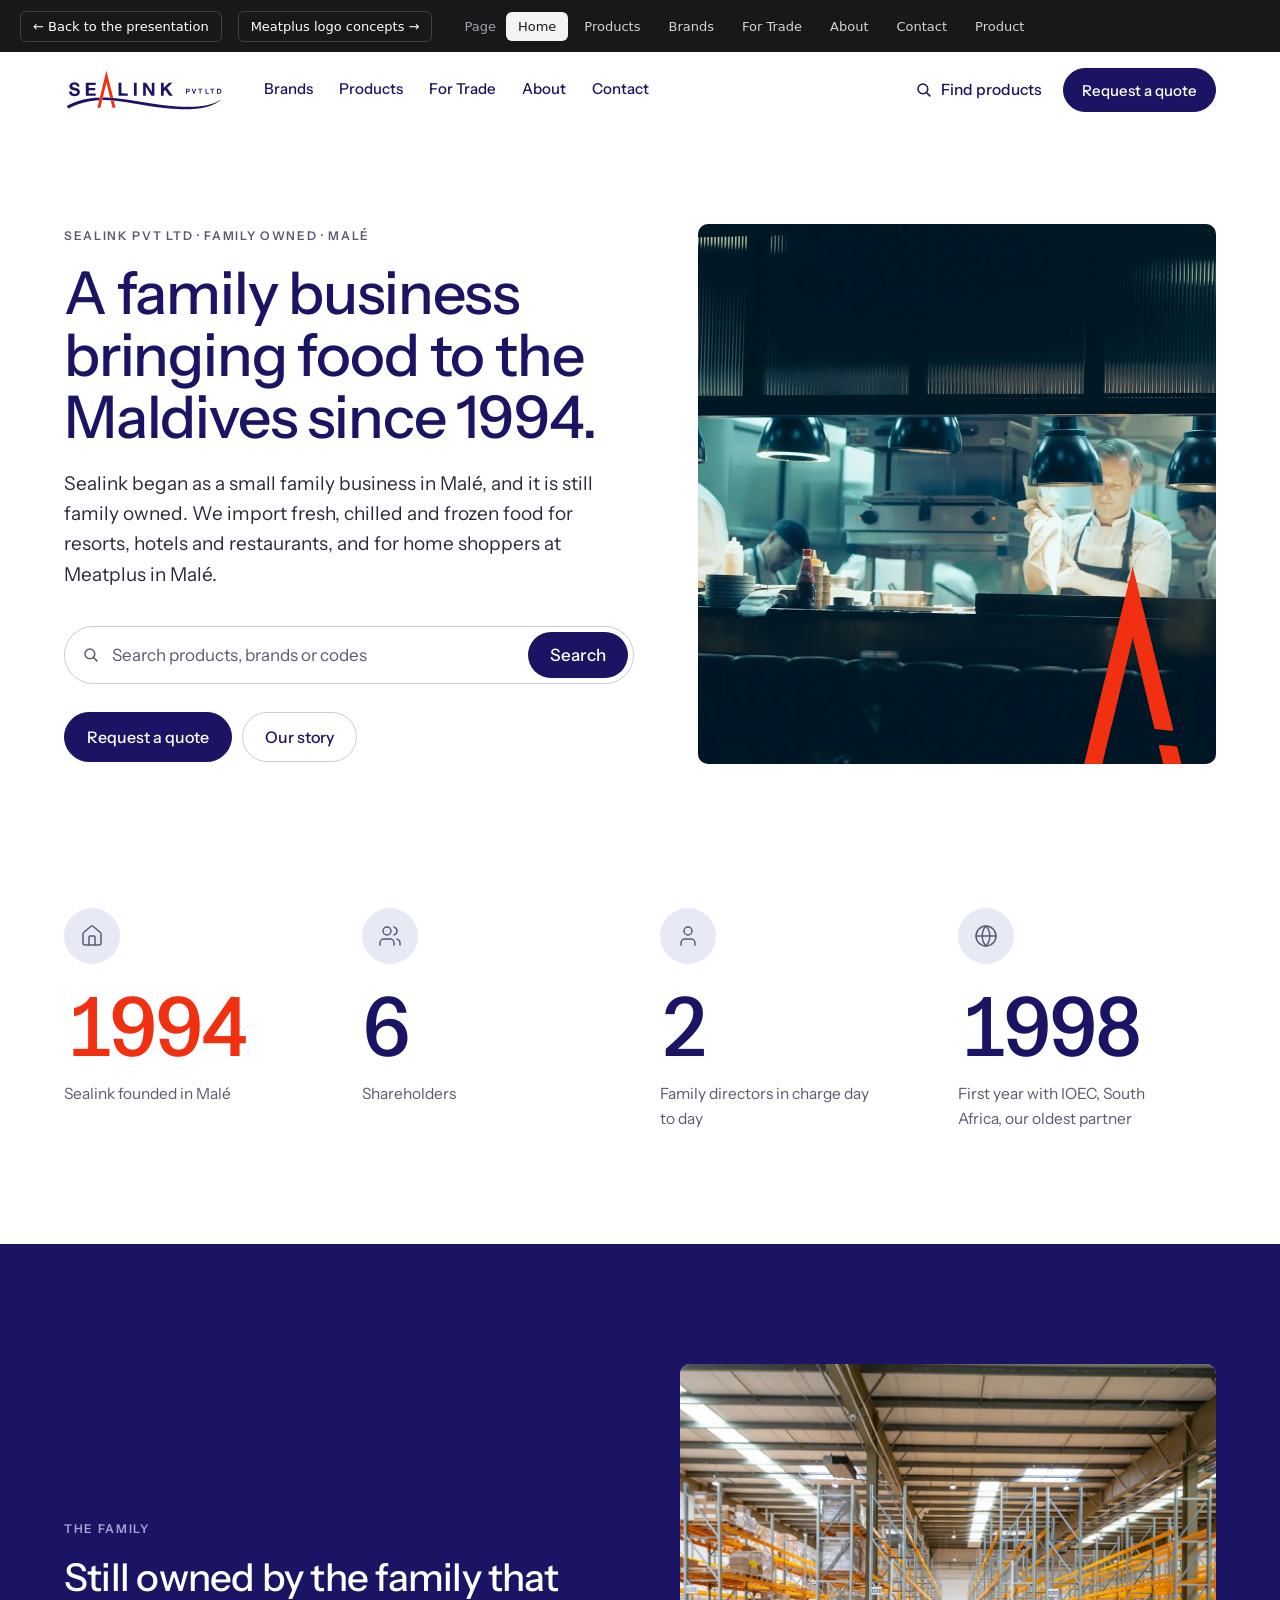
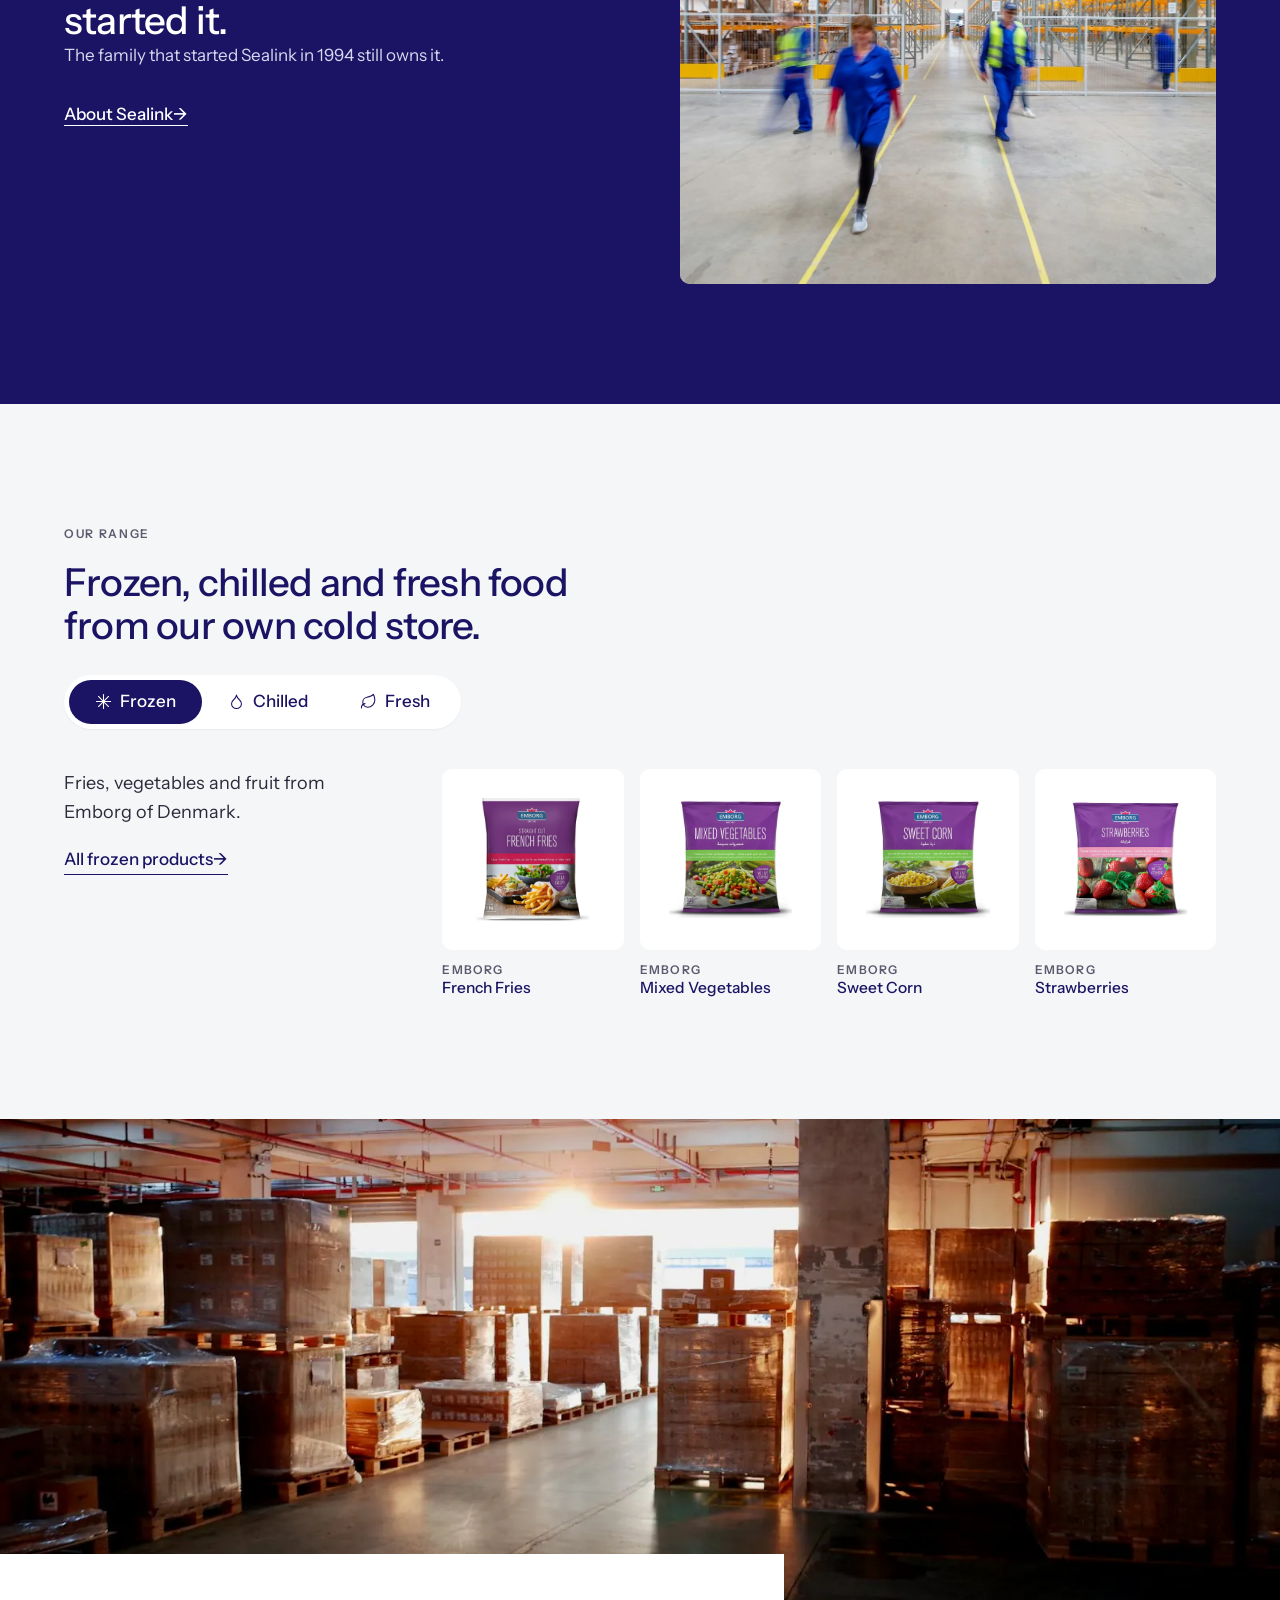
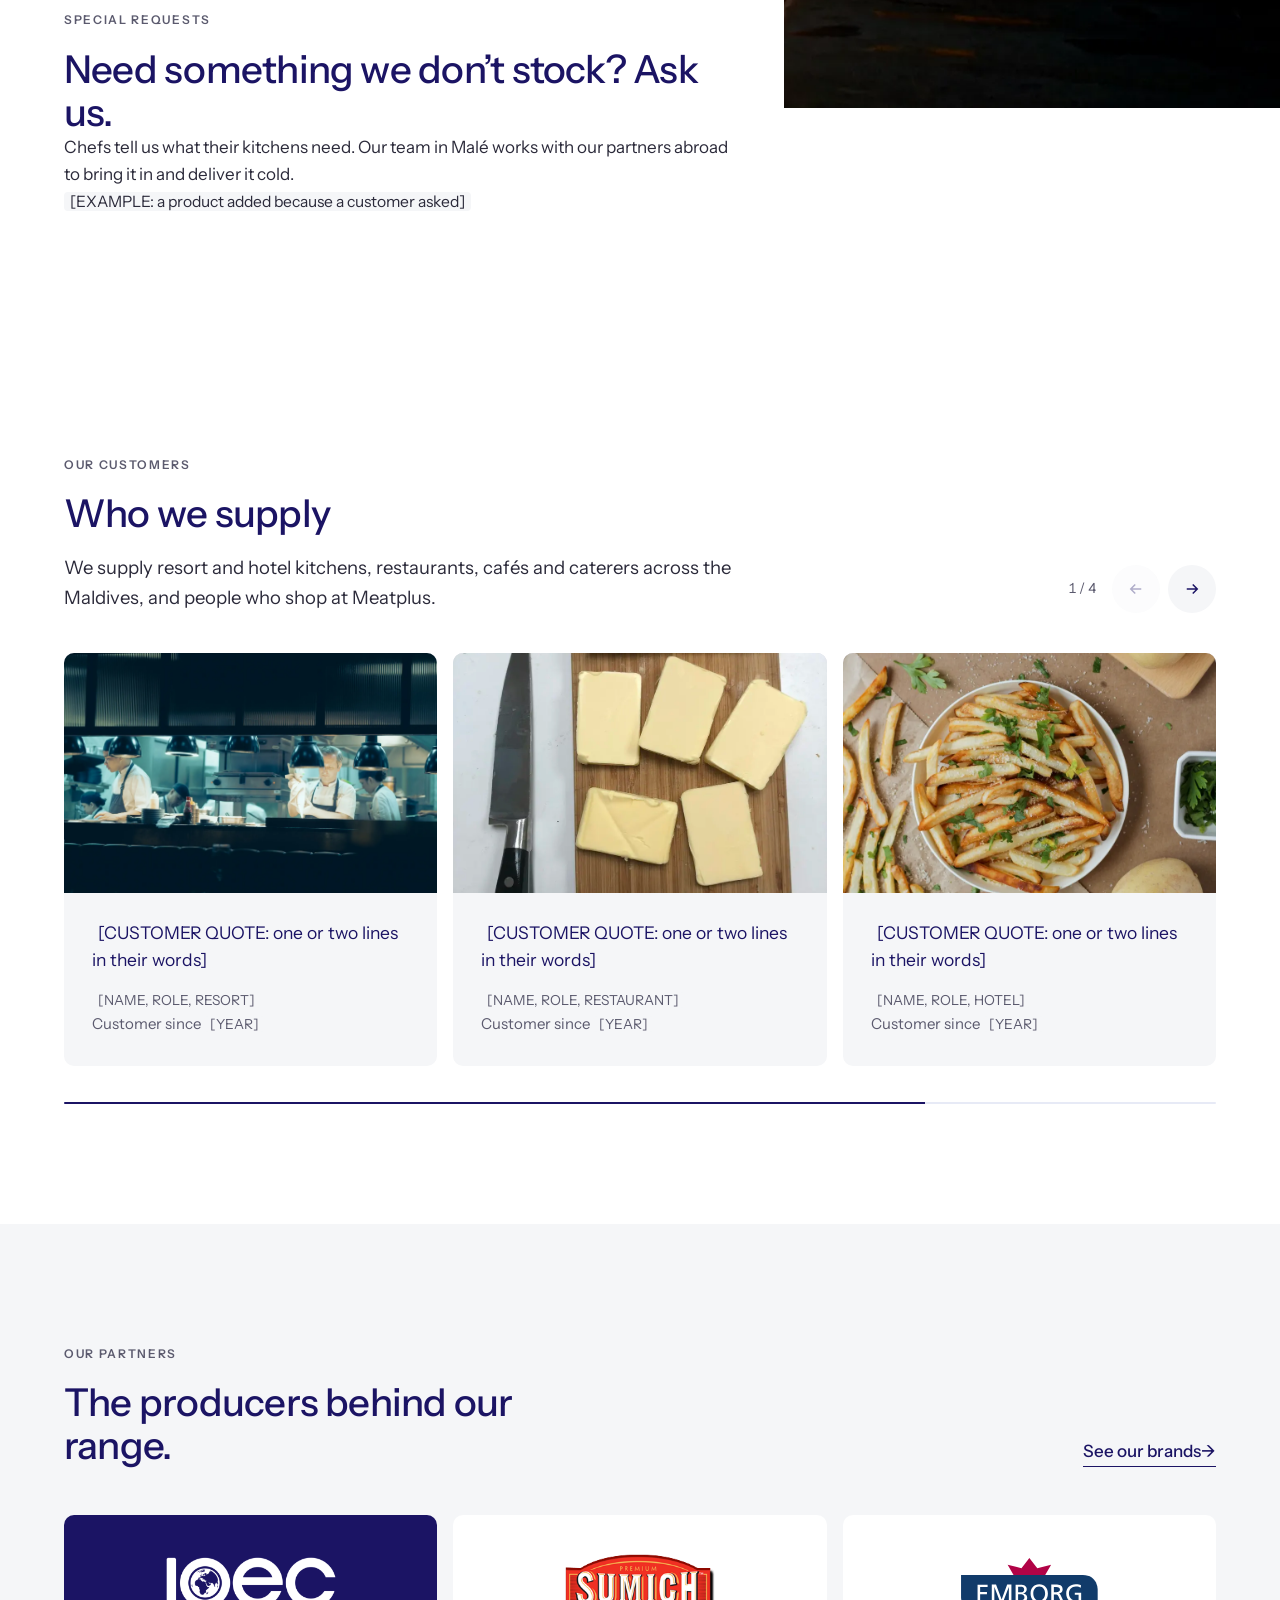
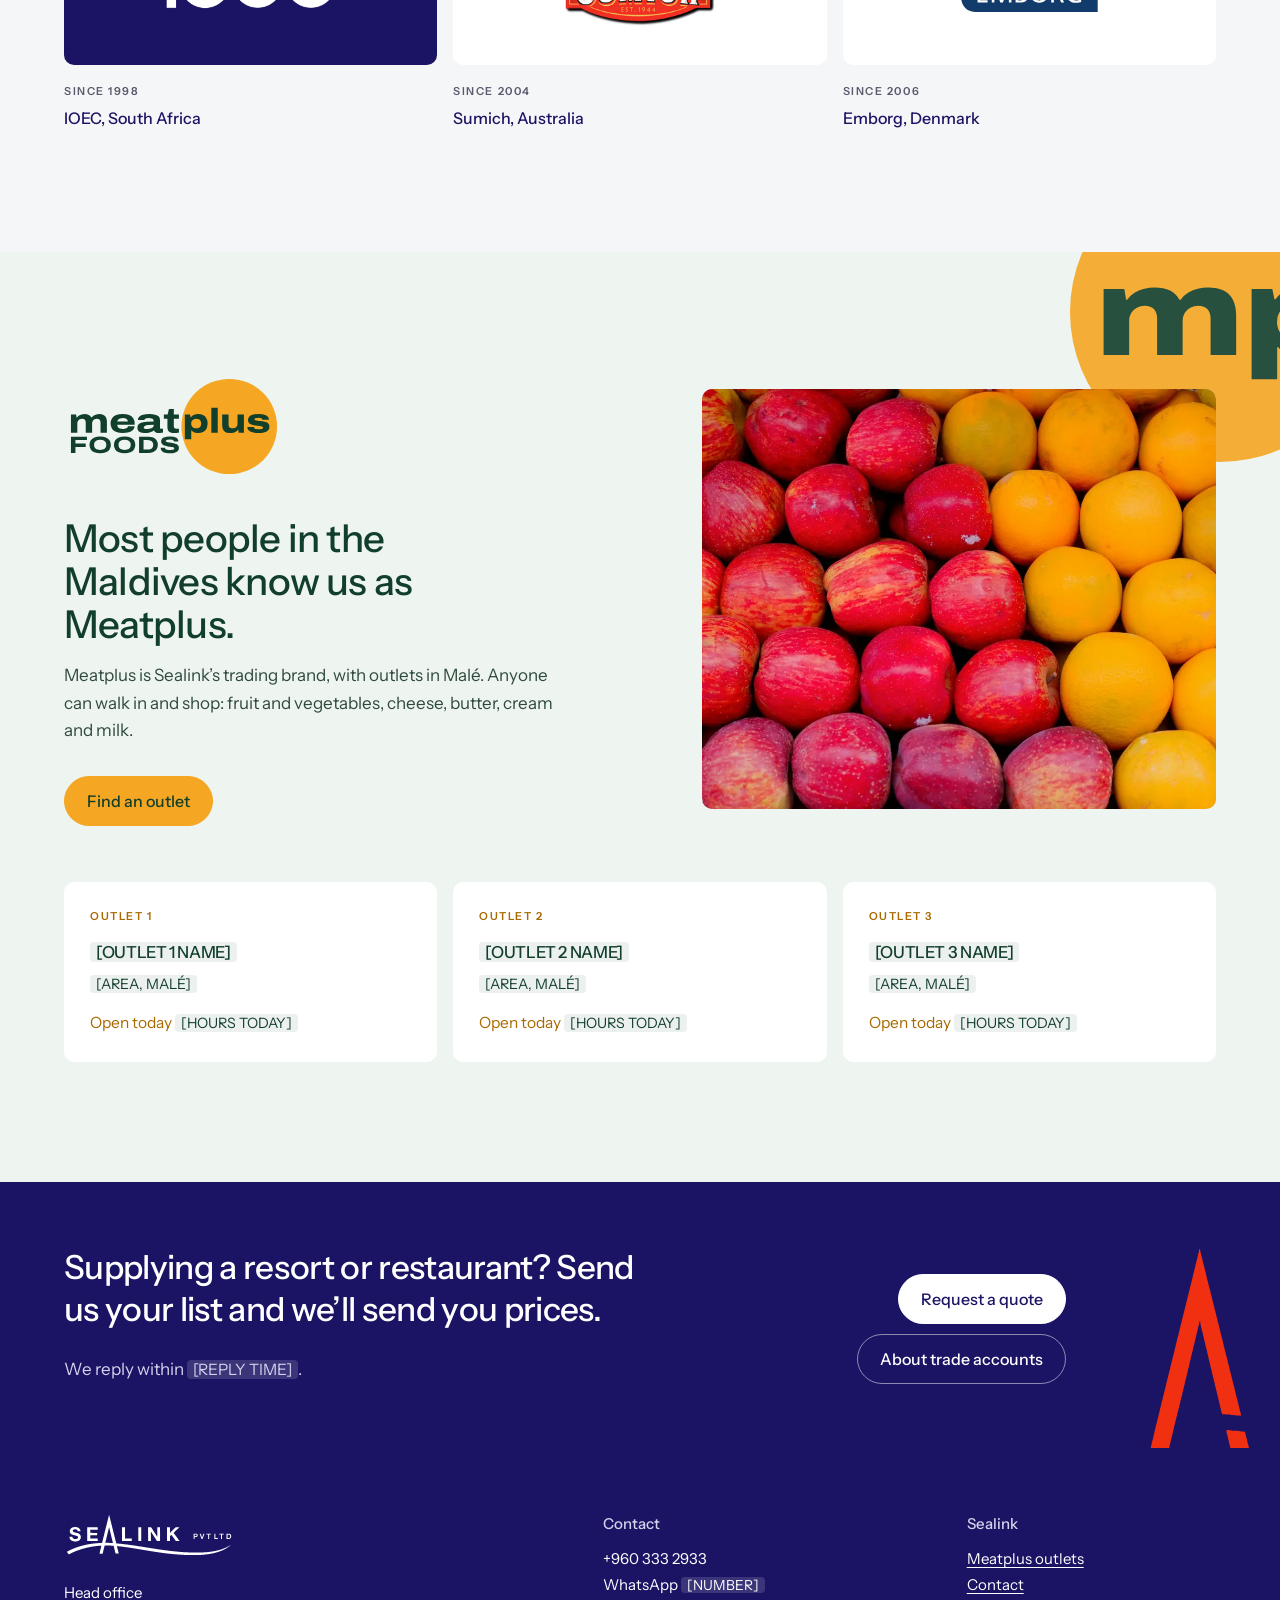
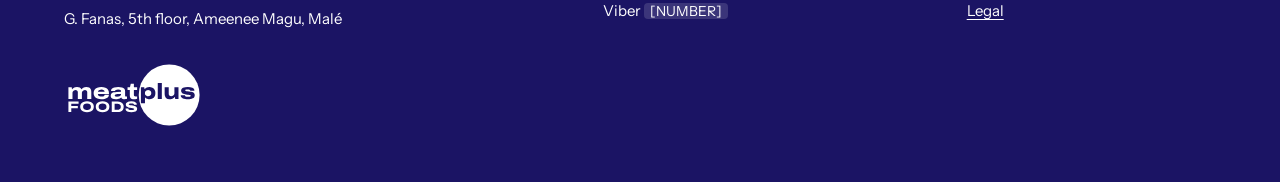
==== commit 181d1cb0: "Copy: fix 6 review notes (accurate ownership line, no repeats) Co-Authored-By: Claude Opus 5.5 <nore" ====
--- a/concepts/index.html
+++ b/concepts/index.html
@@ -987,8 +987,8 @@
   /* family: dark navy split */
   const family = `<section class="dark"><div class="w row2">
      <div><p class="eyebrow">The family</p>
-       <h2>Owned and run by the same people since 1994.</h2>
-       <p class="intro">The family that started Sealink still owns it. Two family directors run the company day to day.</p>
+       <h2>Still owned by the family that started it.</h2>
+       <p class="intro">The family that started Sealink in 1994 still owns it.</p>
        <p style="margin-top:32px"><a class="lnk" ${L('about')}>About Sealink</a></p></div>
      ${pic('warehouse-team','warehouse team at work','50% 55%')}
    </div></section>`;
@@ -1007,7 +1007,7 @@
    </div></section>`;
   /* built together: full-bleed photo with an overlapping panel */
   const together = `<section class="ovl"><div class="ovl-img">${pic('warehouse-pallets','pallets in the cold store','50% 60%')}</div>
-     <div class="w"><div class="ovl-p"><p class="eyebrow">Ask us</p>
+     <div class="w"><div class="ovl-p"><p class="eyebrow">Special requests</p>
        <h2>Need something we don’t stock? Ask us.</h2>
        <p class="intro">Chefs tell us what their kitchens need. Our team in Malé works with our partners abroad to bring it in and deliver it cold.</p>
        <p class="intro">${x('[EXAMPLE: a product added because a customer asked]')}</p></div></div></section>`;
@@ -1023,7 +1023,7 @@
    </div></section>`;
   /* partners: card grid */
   const partners = `<section class="pz band"><div class="w">
-     <div class="top2"><div><p class="eyebrow">Our partners</p><h2>Partners since 1998.</h2></div><a class="lnk" ${L('brands')}>See our partners</a></div>
+     <div class="top2"><div><p class="eyebrow">Our partners</p><h2>The producers behind our range.</h2></div><a class="lnk" ${L('brands')}>See our brands</a></div>
      <div class="logos">${PARTNERS.slice().sort((a,b)=>a.role.match(/\d{4}/)[0]-b.role.match(/\d{4}/)[0]).map(p=>`<a class="logo-t" ${L('brands')}><span class="lg${p.dark?' dk':''}"${p.dark?' style="background:var(--n)"':''}><img src="${lg(p)}" alt="${p.name}"></span><span><small class="sc">Since ${p.role.match(/\d{4}/)[0]}</small><b>${p.name}, ${p.country}</b></span></a>`).join('')}</div>
    </div></section>`;
   const tradeBand = `<section class="trade" style="margin-top:0">${A('crop')}<div class="w"><h2>Supplying a resort or restaurant? Send us your list and we’ll send you prices.</h2>
@@ -1176,7 +1176,7 @@
     ['warehouse-team','warehouse team at work','50% 55%','Family','Two directors from the family','Reena Moosa joined in 2006 and Dheena Moosa in 2009. Together they run the company today. Sealink is family owned and has six shareholders.',''],
     ['apples-oranges','apples and oranges','50% 50%','Meatplus','Better known as Meatplus','Sealink’s trading brand is Meatplus, and most people in the Maldives know the company by that name.',''],
   ];
-  const story = `<section class="pz band"><div class="w"><p class="eyebrow">Our story</p><h2>From one trading company to Meatplus.</h2>
+  const story = `<section class="pz band"><div class="w"><p class="eyebrow">Our story</p><h2>How Sealink grew.</h2>
      <div class="story"><div class="st-pics">${CH.map((c,i)=>`<figure class="spic${i?'':' on'}" data-i="${i}">${pic(c[0],c[1],c[2])}</figure>`).join('')}</div>
      <div class="st-text">${CH.map((c,i)=>`<div class="chap" data-i="${i}"><div class="chap-m">${pic(c[0],c[1],c[2])}</div><small class="sc">${c[3]}</small><h3>${c[4]}</h3><p>${c[5]}</p>${c[6]?`<p>${c[6]}</p>`:''}</div>`).join('')}</div></div>
    </div></section>`;
